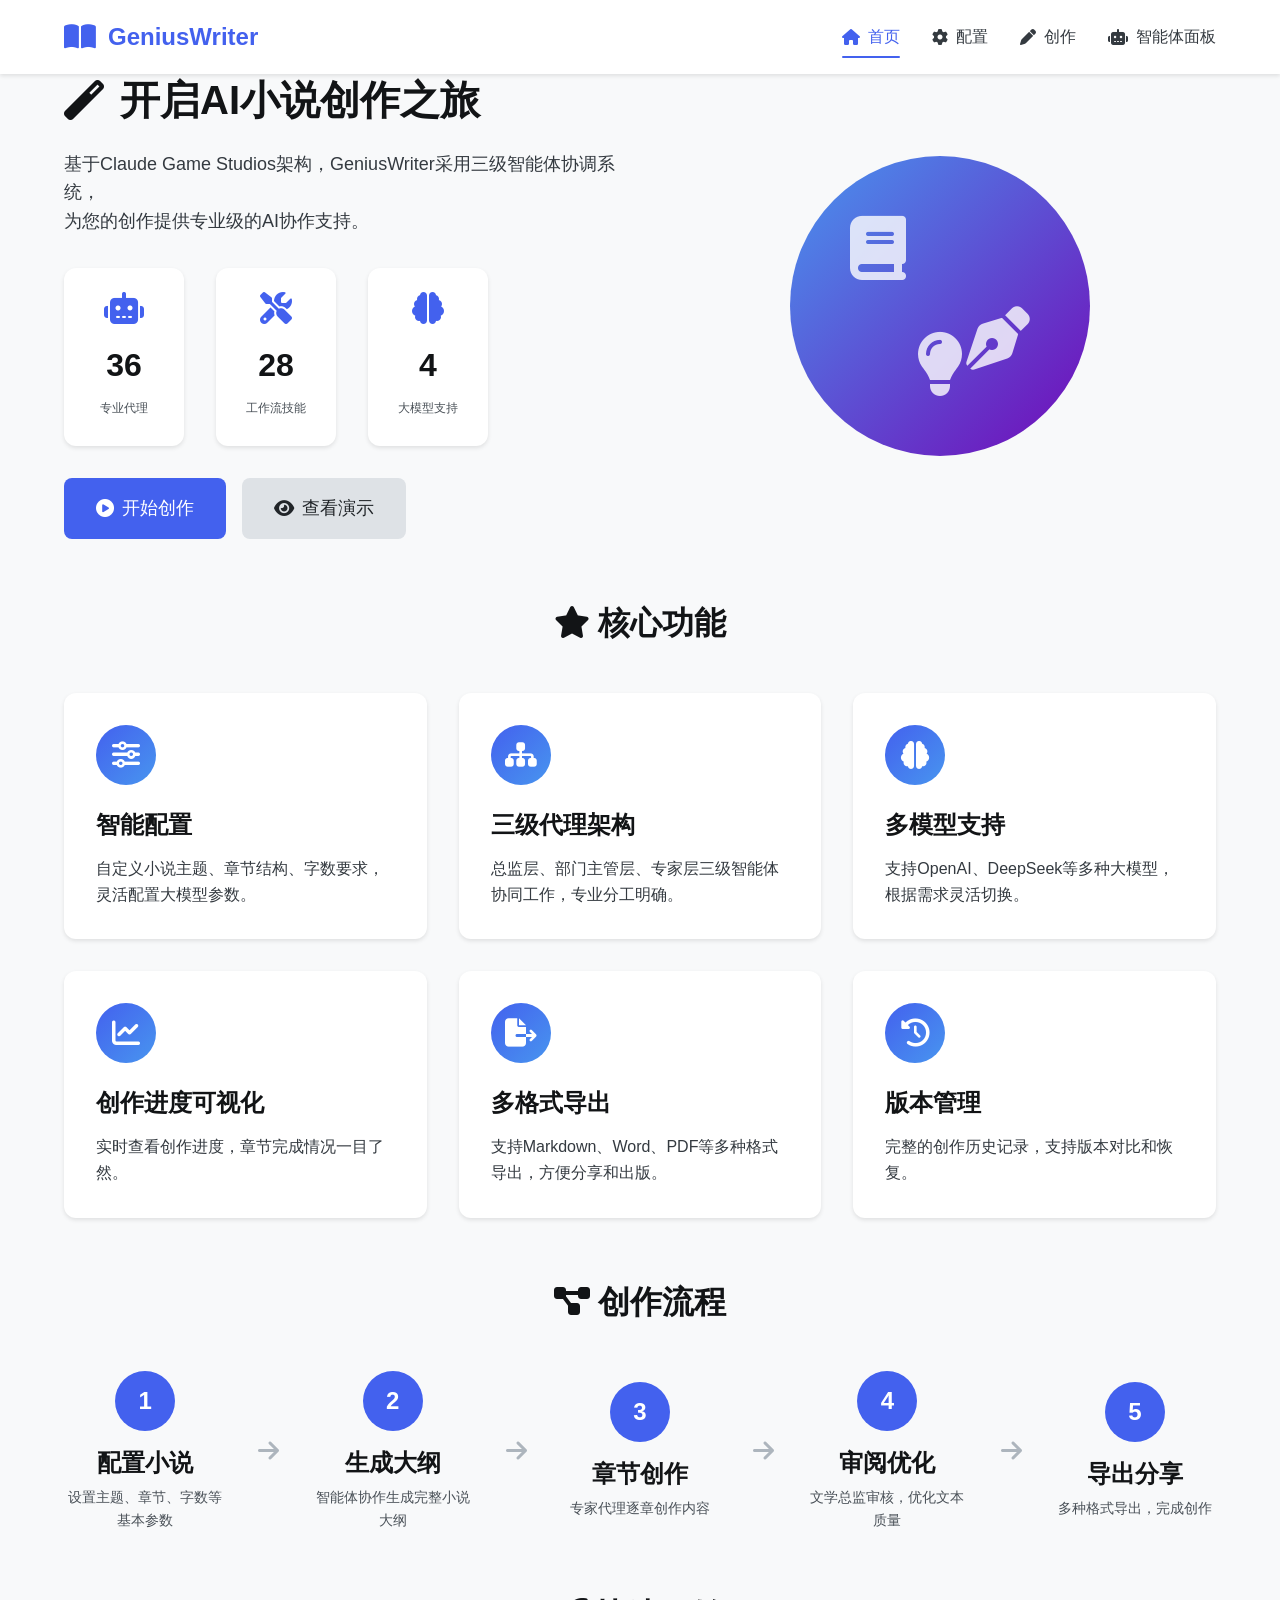
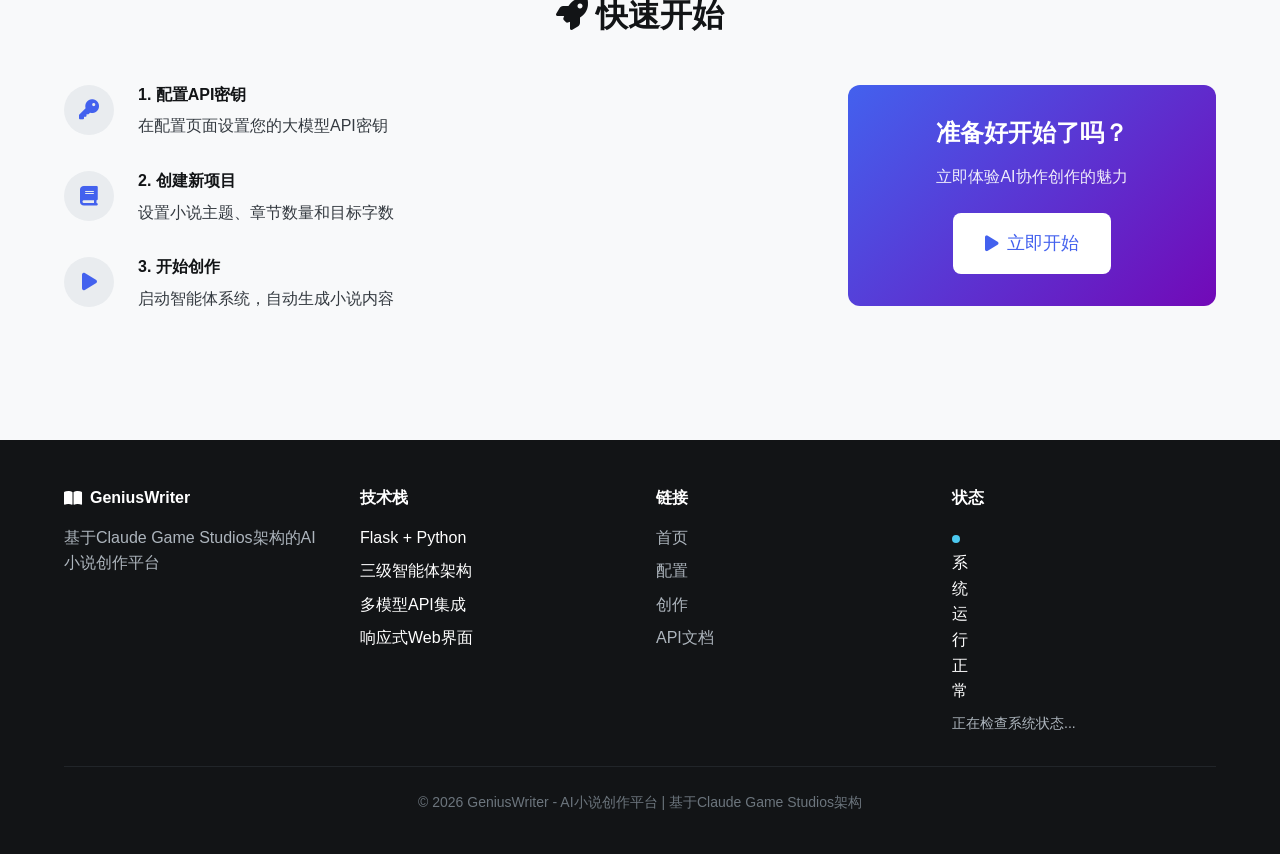
==== templates/index.html @ a7e3f140 "Initial commit: GeniusWriter AI小说创作系统 v1.0.0 Complete three-tier agent architecture with 15 agents D" ====
<!DOCTYPE html>
<html lang="zh-CN">
<head>
    <meta charset="UTF-8">
    <meta name="viewport" content="width=device-width, initial-scale=1.0">
    <title>GeniusWriter - AI小说创作平台</title>
    <link rel="stylesheet" href="/static/css/style.css">
    <link rel="stylesheet" href="https://cdnjs.cloudflare.com/ajax/libs/font-awesome/6.4.0/css/all.min.css">
</head>
<body>
    <!-- 导航栏 -->
    <nav class="navbar">
        <div class="container">
            <a href="/" class="logo">
                <i class="fas fa-book-open"></i>
                <span>GeniusWriter</span>
            </a>
            <div class="nav-links">
                <a href="/" class="active"><i class="fas fa-home"></i> 首页</a>
                <a href="/config"><i class="fas fa-cog"></i> 配置</a>
                <a href="/writing"><i class="fas fa-pen"></i> 创作</a>
                <a href="#" id="agent-toggle"><i class="fas fa-robot"></i> 智能体面板</a>
            </div>
        </div>
    </nav>

    <!-- 智能体面板（默认隐藏） -->
    <div id="agent-panel" class="agent-panel hidden">
        <div class="panel-header">
            <h3><i class="fas fa-users"></i> 智能体协调系统</h3>
            <button id="close-panel" class="close-btn"><i class="fas fa-times"></i></button>
        </div>
        <div class="panel-content">
            <div class="agent-tier">
                <h4><i class="fas fa-crown"></i> 总监层 (Tier 1)</h4>
                <div class="agent-cards" id="tier1-agents">
                    <!-- 通过JS动态加载 -->
                </div>
            </div>
            <div class="agent-tier">
                <h4><i class="fas fa-user-tie"></i> 部门主管层 (Tier 2)</h4>
                <div class="agent-cards" id="tier2-agents">
                    <!-- 通过JS动态加载 -->
                </div>
            </div>
            <div class="agent-tier">
                <h4><i class="fas fa-user-graduate"></i> 专家层 (Tier 3)</h4>
                <div class="agent-cards" id="tier3-agents">
                    <!-- 通过JS动态加载 -->
                </div>
            </div>
        </div>
    </div>

    <!-- 主内容 -->
    <main class="container">
        <!-- 英雄区域 -->
        <section class="hero">
            <div class="hero-content">
                <h1><i class="fas fa-magic"></i> 开启AI小说创作之旅</h1>
                <p class="hero-description">
                    基于Claude Game Studios架构，GeniusWriter采用三级智能体协调系统，<br>
                    为您的创作提供专业级的AI协作支持。
                </p>
                <div class="hero-stats">
                    <div class="stat-card">
                        <i class="fas fa-robot"></i>
                        <div class="stat-number" id="agent-count">36</div>
                        <div class="stat-label">专业代理</div>
                    </div>
                    <div class="stat-card">
                        <i class="fas fa-tools"></i>
                        <div class="stat-number" id="skill-count">28</div>
                        <div class="stat-label">工作流技能</div>
                    </div>
                    <div class="stat-card">
                        <i class="fas fa-brain"></i>
                        <div class="stat-number" id="model-count">4</div>
                        <div class="stat-label">大模型支持</div>
                    </div>
                </div>
                <div class="hero-actions">
                    <a href="/config" class="btn btn-primary btn-large">
                        <i class="fas fa-play-circle"></i> 开始创作
                    </a>
                    <a href="#" id="demo-btn" class="btn btn-secondary btn-large">
                        <i class="fas fa-eye"></i> 查看演示
                    </a>
                </div>
            </div>
            <div class="hero-image">
                <div class="illustration">
                    <i class="fas fa-book"></i>
                    <i class="fas fa-pen-nib"></i>
                    <i class="fas fa-lightbulb"></i>
                </div>
            </div>
        </section>

        <!-- 功能介绍 -->
        <section class="features">
            <h2><i class="fas fa-star"></i> 核心功能</h2>
            <div class="feature-grid">
                <div class="feature-card">
                    <div class="feature-icon">
                        <i class="fas fa-sliders-h"></i>
                    </div>
                    <h3>智能配置</h3>
                    <p>自定义小说主题、章节结构、字数要求，灵活配置大模型参数。</p>
                </div>
                <div class="feature-card">
                    <div class="feature-icon">
                        <i class="fas fa-sitemap"></i>
                    </div>
                    <h3>三级代理架构</h3>
                    <p>总监层、部门主管层、专家层三级智能体协同工作，专业分工明确。</p>
                </div>
                <div class="feature-card">
                    <div class="feature-icon">
                        <i class="fas fa-brain"></i>
                    </div>
                    <h3>多模型支持</h3>
                    <p>支持OpenAI、DeepSeek等多种大模型，根据需求灵活切换。</p>
                </div>
                <div class="feature-card">
                    <div class="feature-icon">
                        <i class="fas fa-chart-line"></i>
                    </div>
                    <h3>创作进度可视化</h3>
                    <p>实时查看创作进度，章节完成情况一目了然。</p>
                </div>
                <div class="feature-card">
                    <div class="feature-icon">
                        <i class="fas fa-file-export"></i>
                    </div>
                    <h3>多格式导出</h3>
                    <p>支持Markdown、Word、PDF等多种格式导出，方便分享和出版。</p>
                </div>
                <div class="feature-card">
                    <div class="feature-icon">
                        <i class="fas fa-history"></i>
                    </div>
                    <h3>版本管理</h3>
                    <p>完整的创作历史记录，支持版本对比和恢复。</p>
                </div>
            </div>
        </section>

        <!-- 创作流程 -->
        <section class="workflow">
            <h2><i class="fas fa-project-diagram"></i> 创作流程</h2>
            <div class="workflow-steps">
                <div class="step">
                    <div class="step-number">1</div>
                    <div class="step-content">
                        <h3>配置小说</h3>
                        <p>设置主题、章节、字数等基本参数</p>
                    </div>
                </div>
                <div class="step-arrow"><i class="fas fa-arrow-right"></i></div>
                <div class="step">
                    <div class="step-number">2</div>
                    <div class="step-content">
                        <h3>生成大纲</h3>
                        <p>智能体协作生成完整小说大纲</p>
                    </div>
                </div>
                <div class="step-arrow"><i class="fas fa-arrow-right"></i></div>
                <div class="step">
                    <div class="step-number">3</div>
                    <div class="step-content">
                        <h3>章节创作</h3>
                        <p>专家代理逐章创作内容</p>
                    </div>
                </div>
                <div class="step-arrow"><i class="fas fa-arrow-right"></i></div>
                <div class="step">
                    <div class="step-number">4</div>
                    <div class="step-content">
                        <h3>审阅优化</h3>
                        <p>文学总监审核，优化文本质量</p>
                    </div>
                </div>
                <div class="step-arrow"><i class="fas fa-arrow-right"></i></div>
                <div class="step">
                    <div class="step-number">5</div>
                    <div class="step-content">
                        <h3>导出分享</h3>
                        <p>多种格式导出，完成创作</p>
                    </div>
                </div>
            </div>
        </section>

        <!-- 快速开始 -->
        <section class="quick-start">
            <h2><i class="fas fa-rocket"></i> 快速开始</h2>
            <div class="quick-start-content">
                <div class="instructions">
                    <div class="instruction">
                        <div class="instruction-icon"><i class="fas fa-key"></i></div>
                        <div class="instruction-text">
                            <h4>1. 配置API密钥</h4>
                            <p>在配置页面设置您的大模型API密钥</p>
                        </div>
                    </div>
                    <div class="instruction">
                        <div class="instruction-icon"><i class="fas fa-book"></i></div>
                        <div class="instruction-text">
                            <h4>2. 创建新项目</h4>
                            <p>设置小说主题、章节数量和目标字数</p>
                        </div>
                    </div>
                    <div class="instruction">
                        <div class="instruction-icon"><i class="fas fa-play"></i></div>
                        <div class="instruction-text">
                            <h4>3. 开始创作</h4>
                            <p>启动智能体系统，自动生成小说内容</p>
                        </div>
                    </div>
                </div>
                <div class="cta-box">
                    <h3>准备好开始了吗？</h3>
                    <p>立即体验AI协作创作的魅力</p>
                    <a href="/config" class="btn btn-primary btn-large">
                        <i class="fas fa-play"></i> 立即开始
                    </a>
                </div>
            </div>
        </section>
    </main>

    <!-- 页脚 -->
    <footer class="footer">
        <div class="container">
            <div class="footer-content">
                <div class="footer-section">
                    <h4><i class="fas fa-book-open"></i> GeniusWriter</h4>
                    <p>基于Claude Game Studios架构的AI小说创作平台</p>
                </div>
                <div class="footer-section">
                    <h4>技术栈</h4>
                    <ul>
                        <li>Flask + Python</li>
                        <li>三级智能体架构</li>
                        <li>多模型API集成</li>
                        <li>响应式Web界面</li>
                    </ul>
                </div>
                <div class="footer-section">
                    <h4>链接</h4>
                    <ul>
                        <li><a href="/">首页</a></li>
                        <li><a href="/config">配置</a></li>
                        <li><a href="/writing">创作</a></li>
                        <li><a href="#" id="api-docs">API文档</a></li>
                    </ul>
                </div>
                <div class="footer-section">
                    <h4>状态</h4>
                    <div class="status-indicator">
                        <span class="status-dot active"></span>
                        <span>系统运行正常</span>
                    </div>
                    <div id="system-status" class="status-text">
                        正在检查系统状态...
                    </div>
                </div>
            </div>
            <div class="footer-bottom">
                <p>&copy; 2026 GeniusWriter - AI小说创作平台 | 基于Claude Game Studios架构</p>
            </div>
        </div>
    </footer>

    <!-- JavaScript -->
    <script src="/static/js/app.js"></script>
</body>
</html>
---- static/css/style.css ----
/* GeniusWriter 主样式表 */
/* 基于Claude Game Studios风格的现代化设计 */

:root {
    /* 主色调 */
    --primary-color: #4361ee;
    --primary-dark: #3a56d4;
    --primary-light: #4895ef;
    --secondary-color: #7209b7;
    --accent-color: #f72585;
    
    /* 中性色 */
    --gray-50: #f8f9fa;
    --gray-100: #e9ecef;
    --gray-200: #dee2e6;
    --gray-300: #ced4da;
    --gray-400: #adb5bd;
    --gray-500: #6c757d;
    --gray-600: #495057;
    --gray-700: #343a40;
    --gray-800: #212529;
    --gray-900: #121416;
    
    /* 功能色 */
    --success-color: #4cc9f0;
    --warning-color: #f8961e;
    --danger-color: #f94144;
    --info-color: #4361ee;
    
    /* 字体 */
    --font-family: 'Segoe UI', 'SF Pro Display', -apple-system, BlinkMacSystemFont, sans-serif;
    --font-family-mono: 'SF Mono', 'Cascadia Code', 'Consolas', monospace;
    
    /* 布局 */
    --container-width: 1200px;
    --border-radius: 12px;
    --border-radius-sm: 8px;
    --shadow-sm: 0 2px 4px rgba(0,0,0,0.1);
    --shadow-md: 0 4px 12px rgba(0,0,0,0.15);
    --shadow-lg: 0 8px 24px rgba(0,0,0,0.2);
    
    /* 过渡 */
    --transition-fast: 150ms ease;
    --transition-normal: 250ms ease;
    --transition-slow: 350ms ease;
}

/* 重置和基础样式 */
* {
    margin: 0;
    padding: 0;
    box-sizing: border-box;
}

html {
    font-size: 16px;
    scroll-behavior: smooth;
}

body {
    font-family: var(--font-family);
    line-height: 1.6;
    color: var(--gray-800);
    background-color: var(--gray-50);
    min-height: 100vh;
    display: flex;
    flex-direction: column;
}

.container {
    max-width: var(--container-width);
    margin: 0 auto;
    padding: 0 1.5rem;
}

/* 排版 */
h1, h2, h3, h4, h5, h6 {
    font-weight: 600;
    line-height: 1.3;
    margin-bottom: 1rem;
    color: var(--gray-900);
}

h1 {
    font-size: 2.5rem;
    margin-bottom: 1.5rem;
}

h2 {
    font-size: 2rem;
    margin-bottom: 1.25rem;
}

h3 {
    font-size: 1.5rem;
    margin-bottom: 1rem;
}

p {
    margin-bottom: 1rem;
}

a {
    color: var(--primary-color);
    text-decoration: none;
    transition: color var(--transition-fast);
}

a:hover {
    color: var(--primary-dark);
}

/* 按钮 */
.btn {
    display: inline-flex;
    align-items: center;
    justify-content: center;
    gap: 0.5rem;
    padding: 0.75rem 1.5rem;
    border: none;
    border-radius: var(--border-radius-sm);
    font-family: var(--font-family);
    font-size: 1rem;
    font-weight: 500;
    cursor: pointer;
    transition: all var(--transition-normal);
    white-space: nowrap;
}

.btn:hover {
    transform: translateY(-2px);
    box-shadow: var(--shadow-md);
}

.btn:active {
    transform: translateY(0);
}

.btn-primary {
    background-color: var(--primary-color);
    color: white;
}

.btn-primary:hover {
    background-color: var(--primary-dark);
}

.btn-secondary {
    background-color: var(--gray-200);
    color: var(--gray-800);
}

.btn-secondary:hover {
    background-color: var(--gray-300);
}

.btn-success {
    background-color: var(--success-color);
    color: white;
}

.btn-warning {
    background-color: var(--warning-color);
    color: white;
}

.btn-danger {
    background-color: var(--danger-color);
    color: white;
}

.btn-large {
    padding: 1rem 2rem;
    font-size: 1.125rem;
}

.btn-small {
    padding: 0.5rem 1rem;
    font-size: 0.875rem;
}

.btn-icon {
    padding: 0.5rem;
    border-radius: 50%;
    background: none;
    border: none;
    cursor: pointer;
    color: var(--gray-600);
    transition: all var(--transition-fast);
}

.btn-icon:hover {
    background-color: var(--gray-100);
    color: var(--primary-color);
}

/* 导航栏 */
.navbar {
    background-color: white;
    box-shadow: var(--shadow-sm);
    position: sticky;
    top: 0;
    z-index: 1000;
}

.navbar .container {
    display: flex;
    align-items: center;
    justify-content: space-between;
    padding: 1rem 1.5rem;
}

.logo {
    display: flex;
    align-items: center;
    gap: 0.75rem;
    font-size: 1.5rem;
    font-weight: 700;
    color: var(--primary-color);
}

.logo i {
    font-size: 1.75rem;
}

.nav-links {
    display: flex;
    gap: 2rem;
    align-items: center;
}

.nav-links a {
    display: flex;
    align-items: center;
    gap: 0.5rem;
    color: var(--gray-700);
    padding: 0.5rem 0;
    position: relative;
}

.nav-links a:hover {
    color: var(--primary-color);
}

.nav-links a.active {
    color: var(--primary-color);
    font-weight: 500;
}

.nav-links a.active::after {
    content: '';
    position: absolute;
    bottom: 0;
    left: 0;
    right: 0;
    height: 2px;
    background-color: var(--primary-color);
    border-radius: 1px;
}

/* 智能体面板 */
.agent-panel {
    position: fixed;
    top: 0;
    right: 0;
    width: 400px;
    height: 100vh;
    background-color: white;
    box-shadow: var(--shadow-lg);
    z-index: 1001;
    display: flex;
    flex-direction: column;
    transform: translateX(100%);
    transition: transform var(--transition-normal);
}

.agent-panel:not(.hidden) {
    transform: translateX(0);
}

.panel-header {
    display: flex;
    align-items: center;
    justify-content: space-between;
    padding: 1.5rem;
    border-bottom: 1px solid var(--gray-200);
}

.panel-content {
    flex: 1;
    overflow-y: auto;
    padding: 1.5rem;
}

.agent-tier {
    margin-bottom: 2rem;
}

.agent-tier h4 {
    display: flex;
    align-items: center;
    gap: 0.5rem;
    margin-bottom: 1rem;
    color: var(--gray-700);
}

.agent-cards {
    display: grid;
    gap: 1rem;
}

.agent-card {
    background-color: var(--gray-50);
    border-radius: var(--border-radius-sm);
    padding: 1rem;
    border: 1px solid var(--gray-200);
    transition: all var(--transition-fast);
}

.agent-card:hover {
    border-color: var(--primary-color);
    box-shadow: var(--shadow-sm);
}

.agent-card h5 {
    display: flex;
    align-items: center;
    gap: 0.5rem;
    margin-bottom: 0.5rem;
    color: var(--gray-900);
}

.agent-card p {
    font-size: 0.875rem;
    color: var(--gray-600);
    margin-bottom: 0;
}

.close-btn {
    background: none;
    border: none;
    font-size: 1.25rem;
    cursor: pointer;
    color: var(--gray-600);
    padding: 0.25rem;
    border-radius: 50%;
}

.close-btn:hover {
    background-color: var(--gray-100);
    color: var(--gray-800);
}

/* 主要内容区域 */
main {
    flex: 1;
    padding: 2rem 0;
}

/* 英雄区域 */
.hero {
    display: grid;
    grid-template-columns: 1fr 1fr;
    gap: 3rem;
    align-items: center;
    margin-bottom: 4rem;
}

.hero-content h1 {
    display: flex;
    align-items: center;
    gap: 1rem;
    margin-bottom: 1.5rem;
}

.hero-description {
    font-size: 1.125rem;
    color: var(--gray-700);
    margin-bottom: 2rem;
}

.hero-stats {
    display: flex;
    gap: 2rem;
    margin-bottom: 2rem;
}

.stat-card {
    text-align: center;
    padding: 1.5rem;
    background-color: white;
    border-radius: var(--border-radius);
    box-shadow: var(--shadow-sm);
    min-width: 120px;
}

.stat-card i {
    font-size: 2rem;
    color: var(--primary-color);
    margin-bottom: 1rem;
}

.stat-number {
    font-size: 2rem;
    font-weight: 700;
    color: var(--gray-900);
    margin-bottom: 0.5rem;
}

.stat-label {
    font-size: 0.875rem;
    color: var(--gray-600);
}

.hero-actions {
    display: flex;
    gap: 1rem;
}

.hero-image {
    display: flex;
    justify-content: center;
    align-items: center;
}

.illustration {
    position: relative;
    width: 300px;
    height: 300px;
    background: linear-gradient(135deg, var(--primary-light), var(--secondary-color));
    border-radius: 50%;
    display: flex;
    justify-content: center;
    align-items: center;
}

.illustration i {
    position: absolute;
    font-size: 4rem;
    color: white;
    opacity: 0.8;
}

.illustration i:nth-child(1) {
    top: 20%;
    left: 20%;
}

.illustration i:nth-child(2) {
    top: 50%;
    right: 20%;
}

.illustration i:nth-child(3) {
    bottom: 20%;
    left: 50%;
    transform: translateX(-50%);
}

/* 功能区域 */
.features {
    margin-bottom: 4rem;
}

.features h2 {
    text-align: center;
    margin-bottom: 3rem;
}

.feature-grid {
    display: grid;
    grid-template-columns: repeat(auto-fit, minmax(300px, 1fr));
    gap: 2rem;
}

.feature-card {
    background-color: white;
    padding: 2rem;
    border-radius: var(--border-radius);
    box-shadow: var(--shadow-sm);
    transition: all var(--transition-normal);
}

.feature-card:hover {
    transform: translateY(-4px);
    box-shadow: var(--shadow-md);
}

.feature-icon {
    width: 60px;
    height: 60px;
    background: linear-gradient(135deg, var(--primary-color), var(--primary-light));
    border-radius: 50%;
    display: flex;
    align-items: center;
    justify-content: center;
    margin-bottom: 1.5rem;
}

.feature-icon i {
    font-size: 1.75rem;
    color: white;
}

.feature-card h3 {
    margin-bottom: 1rem;
    color: var(--gray-900);
}

.feature-card p {
    color: var(--gray-700);
    margin-bottom: 0;
}

/* 工作流程 */
.workflow {
    margin-bottom: 4rem;
}

.workflow h2 {
    text-align: center;
    margin-bottom: 3rem;
}

.workflow-steps {
    display: flex;
    align-items: center;
    justify-content: center;
    gap: 2rem;
    flex-wrap: wrap;
}

.step {
    display: flex;
    flex-direction: column;
    align-items: center;
    text-align: center;
    flex: 1;
    min-width: 150px;
}

.step-number {
    width: 60px;
    height: 60px;
    background-color: var(--primary-color);
    color: white;
    border-radius: 50%;
    display: flex;
    align-items: center;
    justify-content: center;
    font-size: 1.5rem;
    font-weight: 700;
    margin-bottom: 1rem;
}

.step-content h3 {
    margin-bottom: 0.5rem;
    color: var(--gray-900);
}

.step-content p {
    color: var(--gray-600);
    font-size: 0.875rem;
    margin-bottom: 0;
}

.step-arrow {
    color: var(--gray-400);
    font-size: 1.5rem;
}

/* 快速开始 */
.quick-start {
    margin-bottom: 4rem;
}

.quick-start h2 {
    text-align: center;
    margin-bottom: 3rem;
}

.quick-start-content {
    display: grid;
    grid-template-columns: 2fr 1fr;
    gap: 3rem;
    align-items: start;
}

.instructions {
    display: flex;
    flex-direction: column;
    gap: 2rem;
}

.instruction {
    display: flex;
    gap: 1.5rem;
    align-items: flex-start;
}

.instruction-icon {
    width: 50px;
    height: 50px;
    background-color: var(--gray-100);
    border-radius: 50%;
    display: flex;
    align-items: center;
    justify-content: center;
    flex-shrink: 0;
}

.instruction-icon i {
    font-size: 1.25rem;
    color: var(--primary-color);
}

.instruction-text h4 {
    margin-bottom: 0.5rem;
    color: var(--gray-900);
}

.instruction-text p {
    color: var(--gray-700);
    margin-bottom: 0;
}

.cta-box {
    background: linear-gradient(135deg, var(--primary-color), var(--secondary-color));
    padding: 2rem;
    border-radius: var(--border-radius);
    color: white;
    text-align: center;
}

.cta-box h3 {
    color: white;
    margin-bottom: 1rem;
}

.cta-box p {
    margin-bottom: 1.5rem;
    opacity: 0.9;
}

.cta-box .btn {
    background-color: white;
    color: var(--primary-color);
}

.cta-box .btn:hover {
    background-color: var(--gray-100);
}

/* 配置页面 */
.config-container {
    padding: 2rem 0;
}

.config-header {
    margin-bottom: 2rem;
    text-align: center;
}

.config-header .subtitle {
    color: var(--gray-600);
    font-size: 1.125rem;
}

.config-grid {
    display: grid;
    grid-template-columns: 1fr 1fr;
    gap: 2rem;
    margin-bottom: 3rem;
}

.config-section {
    background-color: white;
    border-radius: var(--border-radius);
    box-shadow: var(--shadow-sm);
    overflow: hidden;
}

.section-header {
    display: flex;
    align-items: center;
    justify-content: space-between;
    padding: 1.5rem;
    background-color: var(--gray-50);
    border-bottom: 1px solid var(--gray-200);
}

.section-actions {
    display: flex;
    gap: 0.5rem;
}

.config-form {
    padding: 1.5rem;
}

.form-group {
    margin-bottom: 1.5rem;
}

.form-group label {
    display: block;
    margin-bottom: 0.5rem;
    font-weight: 500;
    color: var(--gray-800);
    display: flex;
    align-items: center;
    gap: 0.5rem;
}

.form-group input,
.form-group select,
.form-group textarea {
    width: 100%;
    padding: 0.75rem 1rem;
    border: 1px solid var(--gray-300);
    border-radius: var(--border-radius-sm);
    font-family: var(--font-family);
    font-size: 1rem;
    transition: all var(--transition-fast);
}

.form-group input:focus,
.form-group select:focus,
.form-group textarea:focus {
    outline: none;
    border-color: var(--primary-color);
    box-shadow: 0 0 0 3px rgba(67, 97, 238, 0.1);
}

.form-help {
    display: block;
    margin-top: 0.5rem;
    font-size: 0.875rem;
    color: var(--gray-600);
}

.form-row {
    display: flex;
    gap: 1rem;
    margin-bottom: 1rem;
}

.form-col {
    flex: 1;
}

.input-with-unit {
    position: relative;
}

.input-with-unit input {
    padding-right: 3rem;
}

.input-with-unit .unit {
    position: absolute;
    right: 1rem;
    top: 50%;
    transform: translateY(-50%);
    color: var(--gray-600);
}

.readonly-field {
    padding: 0.75rem 1rem;
    background-color: var(--gray-100);
    border: 1px solid var(--gray-300);
    border-radius: var(--border-radius-sm);
    color: var(--gray-800);
}

.preview-section {
    margin-top: 2rem;
    padding-top: 1.5rem;
    border-top: 1px solid var(--gray-200);
}

.preview-card {
    background-color: var(--gray-50);
    padding: 1rem;
    border-radius: var(--border-radius-sm);
    border: 1px solid var(--gray-200);
}

.preview-content div {
    margin-bottom: 0.5rem;
}

.preview-content strong {
    display: inline-block;
    min-width: 80px;
    color: var(--gray-700);
}

.model-selection {
    display: flex;
    gap: 1rem;
    margin-bottom: 1rem;
}

.model-option {
    flex: 1;
    padding: 1rem;
    background-color: var(--gray-100);
    border: 2px solid var(--gray-200);
    border-radius: var(--border-radius-sm);
    text-align: center;
    cursor: pointer;
    transition: all var(--transition-fast);
}

.model-option:hover {
    border-color: var(--primary-light);
}

.model-option.selected {
    border-color: var(--primary-color);
    background-color: rgba(67, 97, 238, 0.1);
}

.model-option i {
    font-size: 1.5rem;
    margin-bottom: 0.5rem;
    color: var(--gray-700);
}

.model-option.selected i {
    color: var(--primary-color);
}

.param-slider {
    margin-bottom: 1.5rem;
}

.slider-container {
    display: flex;
    align-items: center;
    gap: 1rem;
    margin-bottom: 0.5rem;
}

.slider-container input[type="range"] {
    flex: 1;
    height: 6px;
    -webkit-appearance: none;
    background: var(--gray-300);
    border-radius: 3px;
    outline: none;
}

.slider-container input[type="range"]::-webkit-slider-thumb {
    -webkit-appearance: none;
    width: 20px;
    height: 20px;
    background-color: var(--primary-color);
    border-radius: 50%;
    cursor: pointer;
}

.slider-value {
    min-width: 80px;
    text-align: right;
    font-weight: 500;
    color: var(--gray-800);
}

.api-keys {
    display: flex;
    flex-direction: column;
    gap: 1rem;
}

.api-key-item {
    margin-bottom: 1rem;
}

.input-with-action {
    position: relative;
    display: flex;
    align-items: center;
}

.input-with-action input {
    flex: 1;
    padding-right: 3rem;
}

.input-with-action button {
    position: absolute;
    right: 0.5rem;
    background: none;
    border: none;
    color: var(--gray-600);
    cursor: pointer;
    padding: 0.25rem;
}

.api-key-status {
    display: flex;
    align-items: center;
    gap: 0.5rem;
    margin-top: 0.5rem;
    font-size: 0.875rem;
}

.status-indicator {
    width: 10px;
    height: 10px;
    border-radius: 50%;
    display: inline-block;
}

.status-indicator.unknown {
    background-color: var(--gray-400);
}

.status-indicator.success {
    background-color: var(--success-color);
}

.status-indicator.error {
    background-color: var(--danger-color);
}

.agent-config {
    display: flex;
    flex-direction: column;
    gap: 1.5rem;
}

.agent-tier-config h4 {
    display: flex;
    align-items: center;
    gap: 0.5rem;
    margin-bottom: 0.5rem;
    font-size: 1rem;
}

.action-buttons {
    display: flex;
    gap: 1rem;
    margin: 2rem 0;
}

.config-status {
    background-color: var(--gray-50);
    padding: 1.5rem;
    border-radius: var(--border-radius-sm);
    border: 1px solid var(--gray-200);
}

.status-list {
    display: flex;
    flex-direction: column;
    gap: 0.75rem;
}

.status-item {
    display: flex;
    align-items: center;
    gap: 0.75rem;
}

.config-help {
    background-color: white;
    padding: 2rem;
    border-radius: var(--border-radius);
    box-shadow: var(--shadow-sm);
}

.help-content {
    display: grid;
    grid-template-columns: repeat(auto-fit, minmax(300px, 1fr));
    gap: 2rem;
    margin-top: 1.5rem;
}

.help-item ul {
    padding-left: 1.5rem;
    margin-top: 0.5rem;
}

.help-item li {
    margin-bottom: 0.5rem;
    color: var(--gray-700);
}

/* 创作页面 */
.writing-container {
    padding: 2rem 0;
}

.writing-controls {
    background-color: white;
    border-radius: var(--border-radius);
    box-shadow: var(--shadow-sm);
    margin-bottom: 2rem;
    overflow: hidden;
}

.controls-header {
    display: flex;
    align-items: center;
    justify-content: space-between;
    padding: 1.5rem;
    background-color: var(--gray-50);
    border-bottom: 1px solid var(--gray-200);
}

.controls-actions {
    display: flex;
    gap: 0.5rem;
}

.creation-status {
    padding: 1.5rem;
}

.status-overview {
    display: grid;
    grid-template-columns: repeat(auto-fit, minmax(200px, 1fr));
    gap: 1rem;
    margin-bottom: 1rem;
}

.status-item {
    display: flex;
    flex-direction: column;
}

.status-label {
    font-size: 0.875rem;
    color: var(--gray-600);
    margin-bottom: 0.25rem;
}

.status-value {
    font-weight: 500;
    color: var(--gray-900);
}

.progress-bar-container {
    margin-top: 1rem;
}

.progress-bar {
    height: 10px;
    background-color: var(--gray-200);
    border-radius: 5px;
    overflow: hidden;
}

.progress-fill {
    height: 100%;
    background: linear-gradient(90deg, var(--primary-color), var(--primary-light));
    border-radius: 5px;
    transition: width var(--transition-slow);
}

.writing-grid {
    display: grid;
    grid-template-columns: 2fr 1fr;
    gap: 2rem;
}

.writing-section {
    background-color: white;
    border-radius: var(--border-radius);
    box-shadow: var(--shadow-sm);
    margin-bottom: 1.5rem;
    overflow: hidden;
}

.writing-section .section-header {
    display: flex;
    align-items: center;
    justify-content: space-between;
    padding: 1.25rem;
    background-color: var(--gray-50);
    border-bottom: 1px solid var(--gray-200);
}

.chapter-controls {
    display: flex;
    align-items: center;
    gap: 1rem;
}

.chapter-info {
    font-weight: 500;
    color: var(--gray-800);
}

.outline-content {
    padding: 1.25rem;
    min-height: 200px;
}

.loading-placeholder {
    display: flex;
    flex-direction: column;
    align-items: center;
    justify-content: center;
    height: 150px;
    color: var(--gray-500);
}

.loading-placeholder i {
    font-size: 2rem;
    margin-bottom: 1rem;
    animation: spin 1s linear infinite;
}

@keyframes spin {
    0% { transform: rotate(0deg); }
    100% { transform: rotate(360deg); }
}

.chapter-editor {
    display: flex;
    flex-direction: column;
    height: 400px;
}

.editor-toolbar {
    display: flex;
    gap: 0.5rem;
    padding: 0.75rem;
    background-color: var(--gray-50);
    border-bottom: 1px solid var(--gray-200);
}

.tool-btn {
    padding: 0.5rem 0.75rem;
    background: none;
    border: 1px solid var(--gray-300);
    border-radius: 4px;
    cursor: pointer;
    color: var(--gray-700);
    transition: all var(--transition-fast);
}

.tool-btn:hover {
    background-color: var(--gray-100);
    border-color: var(--gray-400);
}

#chapter-content {
    flex: 1;
    padding: 1rem;
    border: none;
    resize: none;
    font-family: var(--font-family);
    font-size: 1rem;
    line-height: 1.6;
    color: var(--gray-800);
}

#chapter-content:focus {
    outline: none;
}

.editor-stats {
    display: flex;
    justify-content: space-between;
    padding: 0.75rem;
    background-color: var(--gray-50);
    border-top: 1px solid var(--gray-200);
    font-size: 0.875rem;
    color: var(--gray-600);
}

.chapter-navigation {
    padding: 1.25rem;
}

.chapter-list {
    display: grid;
    grid-template-columns: repeat(auto-fill, minmax(120px, 1fr));
    gap: 0.75rem;
    margin-bottom: 1rem;
    max-height: 200px;
    overflow-y: auto;
}

.chapter-item {
    padding: 0.75rem;
    background-color: var(--gray-50);
    border: 1px solid var(--gray-200);
    border-radius: var(--border-radius-sm);
    text-align: center;
    cursor: pointer;
    transition: all var(--transition-fast);
}

.chapter-item:hover {
    border-color: var(--primary-color);
    background-color: rgba(67, 97, 238, 0.05);
}

.chapter-item.active {
    background-color: var(--primary-color);
    color: white;
    border-color: var(--primary-color);
}

.navigation-controls {
    display: flex;
    gap: 0.5rem;
}

/* 侧边栏 */
.writing-sidebar {
    display: flex;
    flex-direction: column;
    gap: 1.5rem;
}

.sidebar-section {
    background-color: white;
    border-radius: var(--border-radius);
    box-shadow: var(--shadow-sm);
    overflow: hidden;
}

.sidebar-section .section-header {
    display: flex;
    align-items: center;
    justify-content: space-between;
    padding: 1rem;
    background-color: var(--gray-50);
    border-bottom: 1px solid var(--gray-200);
}

.sidebar-section .section-header h3 {
    margin-bottom: 0;
    font-size: 1rem;
    display: flex;
    align-items: center;
    gap: 0.5rem;
}

.agent-activity {
    padding: 1rem;
}

.activity-log {
    max-height: 200px;
    overflow-y: auto;
    margin-bottom: 1rem;
    font-family: var(--font-family-mono);
    font-size: 0.75rem;
}

.activity-item {
    display: flex;
    gap: 0.5rem;
    margin-bottom: 0.5rem;
    padding: 0.5rem;
    background-color: var(--gray-50);
    border-radius: 4px;
}

.activity-time {
    color: var(--gray-500);
    flex-shrink: 0;
}

.agent-status {
    display: flex;
    flex-direction: column;
    gap: 0.5rem;
}

.agent-status-item {
    display: flex;
    justify-content: space-between;
    align-items: center;
    padding: 0.5rem;
    background-color: var(--gray-50);
    border-radius: 4px;
}

.agent-name {
    font-size: 0.875rem;
}

.agent-state {
    font-size: 0.75rem;
    padding: 0.25rem 0.5rem;
    border-radius: 12px;
}

.agent-state.idle {
    background-color: var(--gray-200);
    color: var(--gray-700);
}

.agent-state.working {
    background-color: var(--warning-color);
    color: white;
}

.agent-state.done {
    background-color: var(--success-color);
    color: white;
}

.creation-stats {
    display: grid;
    grid-template-columns: repeat(2, 1fr);
    gap: 1rem;
    padding: 1rem;
}

.stat-item {
    text-align: center;
}

.stat-label {
    font-size: 0.75rem;
    color: var(--gray-600);
    margin-bottom: 0.25rem;
}

.stat-value {
    font-size: 1.5rem;
    font-weight: 700;
    color: var(--gray-900);
}

.stat-chart {
    padding: 1rem;
    border-top: 1px solid var(--gray-200);
}

.quality-control {
    padding: 1rem;
}

.quality-item {
    margin-bottom: 1rem;
}

.quality-label {
    display: block;
    margin-bottom: 0.5rem;
    font-size: 0.875rem;
    color: var(--gray-700);
}

.quality-score {
    display: flex;
    align-items: center;
    gap: 1rem;
}

.score-bar {
    flex: 1;
    height: 8px;
    background-color: var(--gray-200);
    border-radius: 4px;
    overflow: hidden;
}

.score-fill {
    height: 100%;
    background: linear-gradient(90deg, var(--success-color), var(--primary-color));
    border-radius: 4px;
    transition: width var(--transition-slow);
}

.score-value {
    font-size: 0.875rem;
    font-weight: 500;
    min-width: 40px;
    text-align: right;
}

.quick-actions {
    display: grid;
    grid-template-columns: repeat(2, 1fr);
    gap: 0.5rem;
    padding: 1rem;
}

.quick-action-btn {
    display: flex;
    flex-direction: column;
    align-items: center;
    gap: 0.5rem;
    padding: 1rem 0.5rem;
    background-color: var(--gray-50);
    border: 1px solid var(--gray-200);
    border-radius: var(--border-radius-sm);
    cursor: pointer;
    transition: all var(--transition-fast);
}

.quick-action-btn:hover {
    border-color: var(--primary-color);
    background-color: rgba(67, 97, 238, 0.05);
}

.quick-action-btn i {
    font-size: 1.25rem;
    color: var(--primary-color);
}

.quick-action-btn span {
    font-size: 0.75rem;
    color: var(--gray-700);
}

.system-messages {
    max-height: 200px;
    overflow-y: auto;
    padding: 1rem;
}

.message-item {
    display: flex;
    gap: 0.75rem;
    padding: 0.75rem;
    margin-bottom: 0.5rem;
    background-color: var(--gray-50);
    border-radius: var(--border-radius-sm);
}

.message-item.info {
    border-left: 3px solid var(--info-color);
}

.message-item.tip {
    border-left: 3px solid var(--warning-color);
}

.message-item.error {
    border-left: 3px solid var(--danger-color);
}

.message-item i {
    color: var(--gray-600);
    flex-shrink: 0;
}

.message-content {
    font-size: 0.875rem;
    color: var(--gray-700);
}

/* 模态框 */
.modal {
    position: fixed;
    top: 0;
    left: 0;
    right: 0;
    bottom: 0;
    background-color: rgba(0, 0, 0, 0.5);
    display: flex;
    align-items: center;
    justify-content: center;
    z-index: 2000;
    opacity: 0;
    visibility: hidden;
    transition: all var(--transition-normal);
}

.modal:not(.hidden) {
    opacity: 1;
    visibility: visible;
}

.modal-content {
    background-color: white;
    border-radius: var(--border-radius);
    box-shadow: var(--shadow-lg);
    max-width: 500px;
    width: 90%;
    max-height: 90vh;
    display: flex;
    flex-direction: column;
    transform: translateY(20px);
    transition: transform var(--transition-normal);
}

.modal:not(.hidden) .modal-content {
    transform: translateY(0);
}

.modal-header {
    display: flex;
    align-items: center;
    justify-content: space-between;
    padding: 1.5rem;
    border-bottom: 1px solid var(--gray-200);
}

.modal-body {
    flex: 1;
    padding: 1.5rem;
    overflow-y: auto;
}

.modal-footer {
    display: flex;
    justify-content: flex-end;
    gap: 0.5rem;
    padding: 1.5rem;
    border-top: 1px solid var(--gray-200);
}

.close-modal {
    background: none;
    border: none;
    font-size: 1.25rem;
    cursor: pointer;
    color: var(--gray-600);
    padding: 0.25rem;
    border-radius: 50%;
}

.close-modal:hover {
    background-color: var(--gray-100);
    color: var(--gray-800);
}

.export-options {
    display: flex;
    flex-direction: column;
    gap: 0.75rem;
    margin-bottom: 1.5rem;
}

.export-option {
    display: flex;
    align-items: center;
}

.export-option input {
    display: none;
}

.export-option label {
    display: flex;
    align-items: center;
    gap: 1rem;
    padding: 1rem;
    background-color: var(--gray-50);
    border: 2px solid var(--gray-200);
    border-radius: var(--border-radius-sm);
    cursor: pointer;
    flex: 1;
    transition: all var(--transition-fast);
}

.export-option input:checked + label {
    border-color: var(--primary-color);
    background-color: rgba(67, 97, 238, 0.1);
}

.export-option i {
    font-size: 1.5rem;
    color: var(--gray-700);
}

.export-option input:checked + label i {
    color: var(--primary-color);
}

.export-option strong {
    display: block;
    margin-bottom: 0.25rem;
}

.export-option small {
    font-size: 0.75rem;
    color: var(--gray-600);
}

.export-settings {
    margin-top: 1.5rem;
}

.checkbox-group {
    display: flex;
    flex-direction: column;
    gap: 0.5rem;
}

.checkbox-group label {
    display: flex;
    align-items: center;
    gap: 0.5rem;
    cursor: pointer;
}

/* 页脚 */
.footer {
    background-color: var(--gray-900);
    color: white;
    padding: 3rem 0 1.5rem;
    margin-top: 4rem;
}

.footer-content {
    display: grid;
    grid-template-columns: repeat(auto-fit, minmax(200px, 1fr));
    gap: 2rem;
    margin-bottom: 2rem;
}

.footer-section h4 {
    color: white;
    margin-bottom: 1rem;
    display: flex;
    align-items: center;
    gap: 0.5rem;
}

.footer-section p {
    color: var(--gray-400);
    margin-bottom: 0;
}

.footer-section ul {
    list-style: none;
}

.footer-section li {
    margin-bottom: 0.5rem;
}

.footer-section a {
    color: var(--gray-400);
}

.footer-section a:hover {
    color: white;
}

.status-dot {
    width: 8px;
    height: 8px;
    border-radius: 50%;
    display: inline-block;
    margin-right: 0.5rem;
}

.status-dot.active {
    background-color: var(--success-color);
}

.status-dot.inactive {
    background-color: var(--danger-color);
}

.status-text {
    font-size: 0.875rem;
    color: var(--gray-400);
    margin-top: 0.5rem;
}

.footer-bottom {
    text-align: center;
    padding-top: 1.5rem;
    border-top: 1px solid var(--gray-800);
    color: var(--gray-500);
    font-size: 0.875rem;
}

/* 实用类 */
.hidden {
    display: none !important;
}

/* 响应式设计 */
@media (max-width: 1024px) {
    .hero {
        grid-template-columns: 1fr;
        gap: 2rem;
    }
    
    .hero-image {
        order: -1;
    }
    
    .config-grid {
        grid-template-columns: 1fr;
    }
    
    .writing-grid {
        grid-template-columns: 1fr;
    }
}

@media (max-width: 768px) {
    .container {
        padding: 0 1rem;
    }
    
    h1 {
        font-size: 2rem;
    }
    
    h2 {
        font-size: 1.75rem;
    }
    
    .navbar .container {
        flex-direction: column;
        gap: 1rem;
    }
    
    .nav-links {
        flex-wrap: wrap;
        justify-content: center;
        gap: 1rem;
    }
    
    .hero-stats {
        flex-wrap: wrap;
        justify-content: center;
    }
    
    .feature-grid {
        grid-template-columns: 1fr;
    }
    
    .workflow-steps {
        flex-direction: column;
        align-items: stretch;
    }
    
    .step-arrow {
        transform: rotate(90deg);
    }
    
    .quick-start-content {
        grid-template-columns: 1fr;
    }
    
    .agent-panel {
        width: 100%;
    }
    
    .form-row {
        flex-direction: column;
        gap: 1rem;
    }
    
    .action-buttons {
        flex-direction: column;
    }
    
    .writing-controls .controls-header {
        flex-direction: column;
        gap: 1rem;
        align-items: stretch;
    }
    
    .controls-actions {
        justify-content: center;
    }
    
    .chapter-controls {
        flex-direction: column;
        gap: 0.5rem;
        align-items: stretch;
    }
    
    .quick-actions {
        grid-template-columns: repeat(3, 1fr);
    }
}

@media (max-width: 480px) {
    .quick-actions {
        grid-template-columns: repeat(2, 1fr);
    }
    
    .illustration {
        width: 250px;
        height: 250px;
    }
    
    .illustration i {
        font-size: 3rem;
    }
}
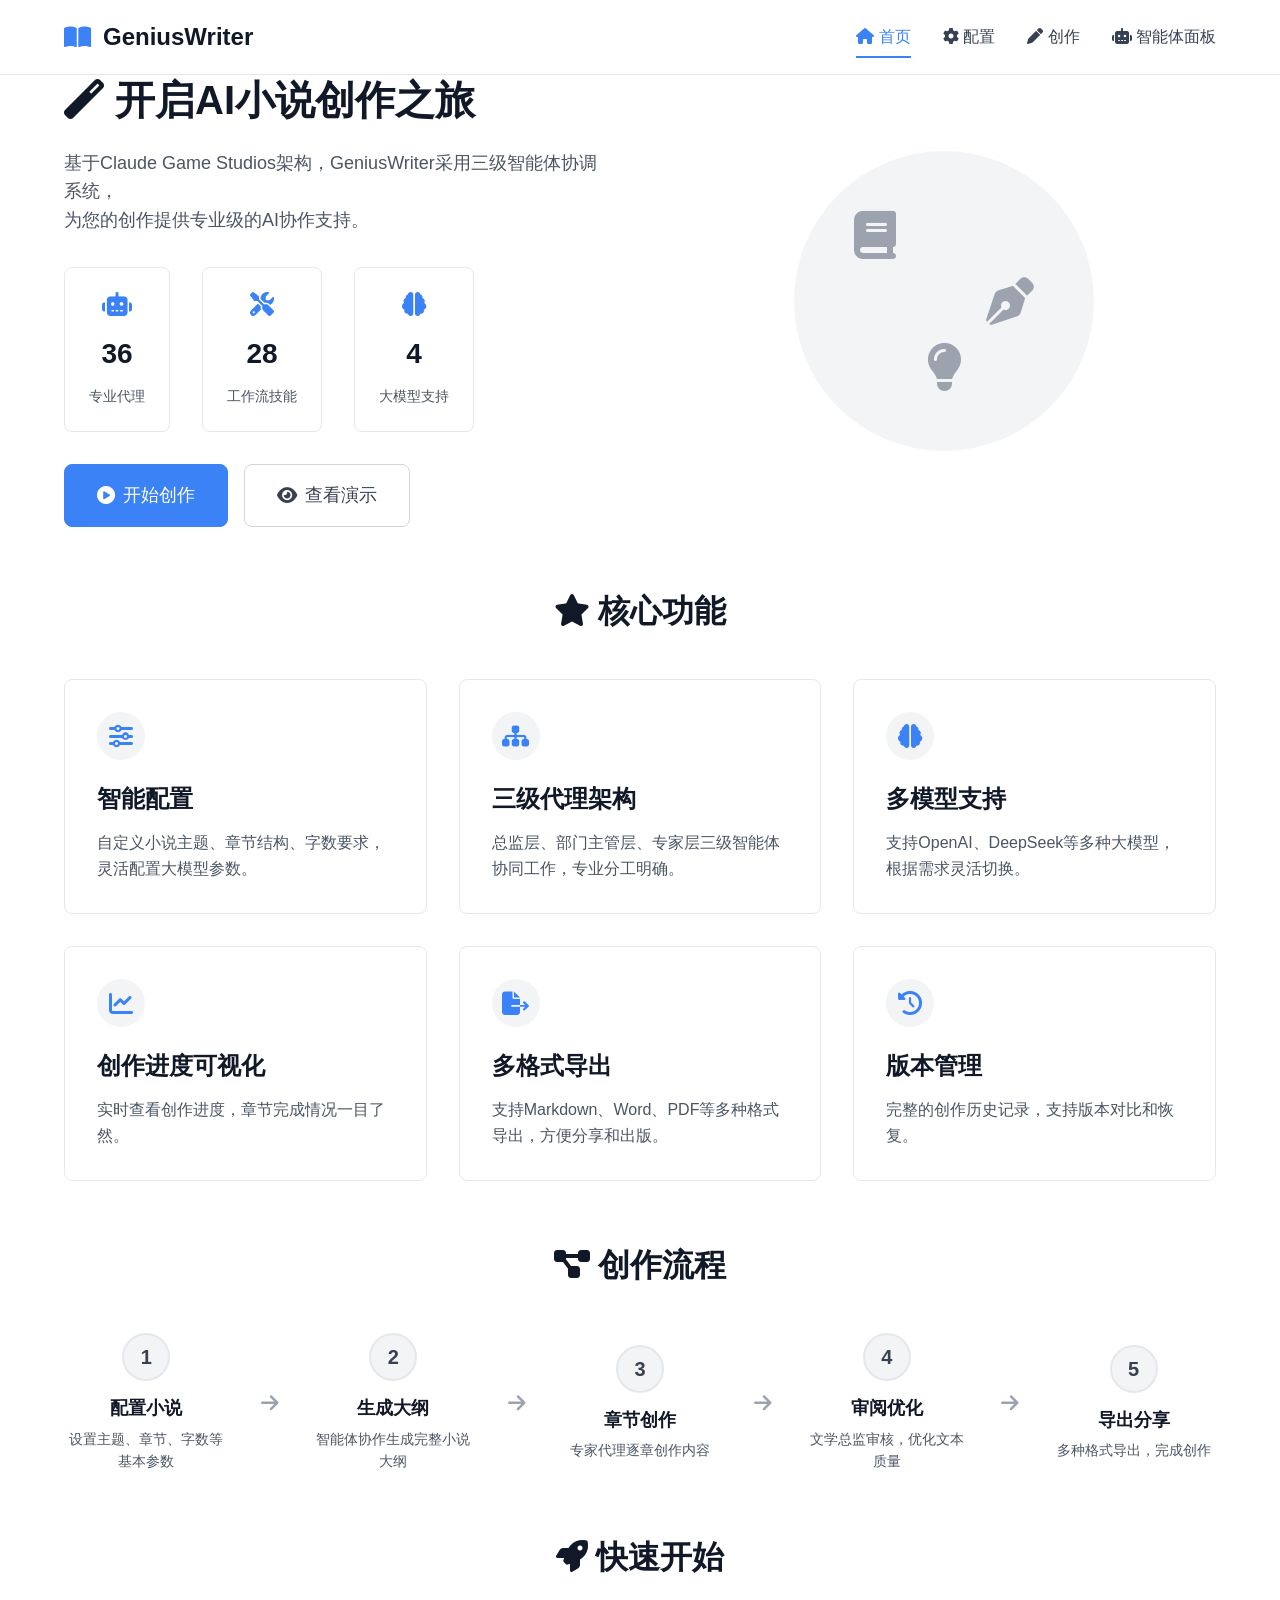
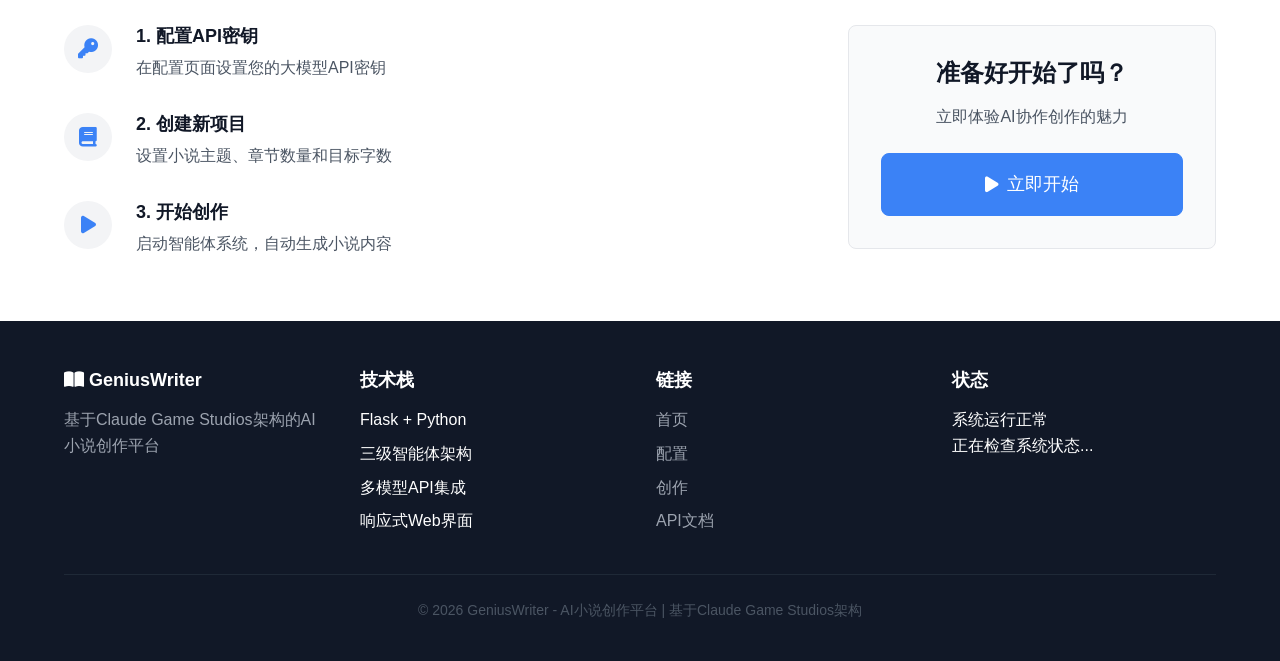
==== commit ce295bae: "feat: redesign UI with minimalist flat design - Create new minimalist CSS file (style-minimal.css) -" ====
--- a/templates/index.html
+++ b/templates/index.html
@@ -4,7 +4,7 @@
     <meta charset="UTF-8">
     <meta name="viewport" content="width=device-width, initial-scale=1.0">
     <title>GeniusWriter - AI小说创作平台</title>
-    <link rel="stylesheet" href="/static/css/style.css">
+    <link rel="stylesheet" href="/static/css/style-minimal.css">
     <link rel="stylesheet" href="https://cdnjs.cloudflare.com/ajax/libs/font-awesome/6.4.0/css/all.min.css">
 </head>
 <body>
--- a/static/css/style-minimal.css
+++ b/static/css/style-minimal.css
@@ -0,0 +1,897 @@
+/* GeniusWriter 简约扁平化设计 */
+/* 简洁大气，扁平化按钮 */
+
+:root {
+    /* 简约色调 */
+    --primary: #3b82f6;
+    --primary-dark: #2563eb;
+    --primary-light: #60a5fa;
+    --secondary: #6b7280;
+    --accent: #10b981;
+    
+    /* 中性色 - 更少的色调 */
+    --white: #ffffff;
+    --gray-50: #f9fafb;
+    --gray-100: #f3f4f6;
+    --gray-200: #e5e7eb;
+    --gray-300: #d1d5db;
+    --gray-400: #9ca3af;
+    --gray-500: #6b7280;
+    --gray-600: #4b5563;
+    --gray-700: #374151;
+    --gray-800: #1f2937;
+    --gray-900: #111827;
+    
+    /* 功能色 */
+    --success: #10b981;
+    --warning: #f59e0b;
+    --error: #ef4444;
+    --info: #3b82f6;
+    
+    /* 字体 */
+    --font-sans: -apple-system, BlinkMacSystemFont, 'Segoe UI', 'Roboto', sans-serif;
+    --font-mono: 'SF Mono', 'Consolas', 'Monaco', monospace;
+    
+    /* 布局 */
+    --container: 1200px;
+    --radius: 8px;
+    --radius-sm: 4px;
+    --radius-lg: 12px;
+    
+    /* 阴影 - 更少的阴影 */
+    --shadow: 0 1px 3px rgba(0, 0, 0, 0.1);
+    --shadow-md: 0 4px 6px rgba(0, 0, 0, 0.05);
+    --shadow-lg: 0 10px 25px rgba(0, 0, 0, 0.05);
+    
+    /* 过渡 */
+    --transition: 200ms ease;
+}
+
+/* 重置和基础 */
+* {
+    margin: 0;
+    padding: 0;
+    box-sizing: border-box;
+}
+
+html {
+    font-size: 16px;
+}
+
+body {
+    font-family: var(--font-sans);
+    line-height: 1.6;
+    color: var(--gray-800);
+    background-color: var(--white);
+    -webkit-font-smoothing: antialiased;
+    -moz-osx-font-smoothing: grayscale;
+}
+
+.container {
+    max-width: var(--container);
+    margin: 0 auto;
+    padding: 0 1.5rem;
+}
+
+/* 排版 */
+h1, h2, h3, h4, h5, h6 {
+    font-weight: 600;
+    line-height: 1.25;
+    margin-bottom: 1rem;
+    color: var(--gray-900);
+}
+
+h1 {
+    font-size: 2.5rem;
+    font-weight: 700;
+}
+
+h2 {
+    font-size: 2rem;
+}
+
+h3 {
+    font-size: 1.5rem;
+}
+
+h4 {
+    font-size: 1.25rem;
+}
+
+p {
+    margin-bottom: 1rem;
+    color: var(--gray-600);
+}
+
+a {
+    color: var(--primary);
+    text-decoration: none;
+    transition: color var(--transition);
+}
+
+a:hover {
+    color: var(--primary-dark);
+}
+
+/* 按钮 - 扁平化设计 */
+.btn {
+    display: inline-flex;
+    align-items: center;
+    justify-content: center;
+    gap: 0.5rem;
+    padding: 0.75rem 1.5rem;
+    border: none;
+    border-radius: var(--radius);
+    font-family: var(--font-sans);
+    font-size: 1rem;
+    font-weight: 500;
+    cursor: pointer;
+    transition: all var(--transition);
+    background-color: var(--gray-100);
+    color: var(--gray-800);
+    border: 1px solid transparent;
+}
+
+.btn:hover {
+    background-color: var(--gray-200);
+    transform: translateY(-1px);
+}
+
+.btn:active {
+    transform: translateY(0);
+}
+
+.btn-primary {
+    background-color: var(--primary);
+    color: var(--white);
+    border-color: var(--primary);
+}
+
+.btn-primary:hover {
+    background-color: var(--primary-dark);
+    border-color: var(--primary-dark);
+}
+
+.btn-secondary {
+    background-color: var(--white);
+    color: var(--gray-700);
+    border: 1px solid var(--gray-300);
+}
+
+.btn-secondary:hover {
+    background-color: var(--gray-50);
+    border-color: var(--gray-400);
+}
+
+.btn-success {
+    background-color: var(--success);
+    color: var(--white);
+    border-color: var(--success);
+}
+
+.btn-warning {
+    background-color: var(--warning);
+    color: var(--white);
+    border-color: var(--warning);
+}
+
+.btn-error {
+    background-color: var(--error);
+    color: var(--white);
+    border-color: var(--error);
+}
+
+.btn-large {
+    padding: 1rem 2rem;
+    font-size: 1.125rem;
+}
+
+.btn-small {
+    padding: 0.5rem 1rem;
+    font-size: 0.875rem;
+}
+
+.btn-icon {
+    width: 2.5rem;
+    height: 2.5rem;
+    padding: 0;
+    border-radius: 50%;
+    background-color: transparent;
+    color: var(--gray-600);
+}
+
+.btn-icon:hover {
+    background-color: var(--gray-100);
+    color: var(--gray-800);
+}
+
+/* 导航栏 - 简洁设计 */
+.navbar {
+    background-color: var(--white);
+    border-bottom: 1px solid var(--gray-200);
+    position: sticky;
+    top: 0;
+    z-index: 100;
+}
+
+.navbar .container {
+    display: flex;
+    align-items: center;
+    justify-content: space-between;
+    padding: 1rem 1.5rem;
+}
+
+.logo {
+    display: flex;
+    align-items: center;
+    gap: 0.75rem;
+    font-size: 1.5rem;
+    font-weight: 700;
+    color: var(--gray-900);
+}
+
+.logo i {
+    color: var(--primary);
+}
+
+.nav-links {
+    display: flex;
+    gap: 2rem;
+    align-items: center;
+}
+
+.nav-links a {
+    color: var(--gray-700);
+    padding: 0.5rem 0;
+    position: relative;
+    font-weight: 500;
+}
+
+.nav-links a:hover {
+    color: var(--primary);
+}
+
+.nav-links a.active {
+    color: var(--primary);
+}
+
+.nav-links a.active::after {
+    content: '';
+    position: absolute;
+    bottom: 0;
+    left: 0;
+    right: 0;
+    height: 2px;
+    background-color: var(--primary);
+}
+
+/* 智能体面板 */
+.agent-panel {
+    position: fixed;
+    top: 0;
+    right: 0;
+    width: 400px;
+    height: 100vh;
+    background-color: var(--white);
+    border-left: 1px solid var(--gray-200);
+    z-index: 101;
+    display: flex;
+    flex-direction: column;
+    transform: translateX(100%);
+    transition: transform var(--transition);
+}
+
+.agent-panel:not(.hidden) {
+    transform: translateX(0);
+}
+
+.panel-header {
+    display: flex;
+    align-items: center;
+    justify-content: space-between;
+    padding: 1.5rem;
+    border-bottom: 1px solid var(--gray-200);
+}
+
+.panel-content {
+    flex: 1;
+    overflow-y: auto;
+    padding: 1.5rem;
+}
+
+.agent-tier {
+    margin-bottom: 2rem;
+}
+
+.agent-tier h4 {
+    margin-bottom: 1rem;
+    color: var(--gray-700);
+    display: flex;
+    align-items: center;
+    gap: 0.5rem;
+}
+
+.agent-cards {
+    display: grid;
+    gap: 1rem;
+}
+
+.agent-card {
+    background-color: var(--gray-50);
+    border-radius: var(--radius);
+    padding: 1rem;
+    border: 1px solid var(--gray-200);
+}
+
+.agent-card h5 {
+    margin-bottom: 0.5rem;
+    color: var(--gray-900);
+    display: flex;
+    align-items: center;
+    gap: 0.5rem;
+}
+
+.agent-card p {
+    font-size: 0.875rem;
+    color: var(--gray-600);
+    margin-bottom: 0;
+}
+
+.close-btn {
+    background: none;
+    border: none;
+    font-size: 1.25rem;
+    cursor: pointer;
+    color: var(--gray-600);
+    padding: 0.25rem;
+    border-radius: 50%;
+    width: 2rem;
+    height: 2rem;
+    display: flex;
+    align-items: center;
+    justify-content: center;
+}
+
+.close-btn:hover {
+    background-color: var(--gray-100);
+    color: var(--gray-800);
+}
+
+/* 主要内容区域 */
+main {
+    padding: 3rem 0;
+}
+
+/* 英雄区域 - 简化 */
+.hero {
+    display: grid;
+    grid-template-columns: 1fr 1fr;
+    gap: 4rem;
+    align-items: center;
+    margin-bottom: 4rem;
+}
+
+.hero-content h1 {
+    margin-bottom: 1.5rem;
+}
+
+.hero-description {
+    font-size: 1.125rem;
+    color: var(--gray-600);
+    margin-bottom: 2rem;
+}
+
+.hero-stats {
+    display: flex;
+    gap: 2rem;
+    margin-bottom: 2rem;
+}
+
+.stat-card {
+    text-align: center;
+    padding: 1.5rem;
+    background-color: var(--white);
+    border: 1px solid var(--gray-200);
+    border-radius: var(--radius);
+}
+
+.stat-card i {
+    font-size: 1.5rem;
+    color: var(--primary);
+    margin-bottom: 1rem;
+}
+
+.stat-number {
+    font-size: 1.75rem;
+    font-weight: 700;
+    color: var(--gray-900);
+    margin-bottom: 0.5rem;
+}
+
+.stat-label {
+    font-size: 0.875rem;
+    color: var(--gray-600);
+}
+
+.hero-actions {
+    display: flex;
+    gap: 1rem;
+}
+
+.hero-image {
+    display: flex;
+    justify-content: center;
+    align-items: center;
+}
+
+.illustration {
+    width: 300px;
+    height: 300px;
+    background-color: var(--gray-100);
+    border-radius: 50%;
+    display: flex;
+    justify-content: center;
+    align-items: center;
+    position: relative;
+}
+
+.illustration i {
+    position: absolute;
+    font-size: 3rem;
+    color: var(--gray-400);
+}
+
+.illustration i:nth-child(1) {
+    top: 20%;
+    left: 20%;
+}
+
+.illustration i:nth-child(2) {
+    top: 50%;
+    right: 20%;
+    transform: translateY(-50%);
+}
+
+.illustration i:nth-child(3) {
+    bottom: 20%;
+    left: 50%;
+    transform: translateX(-50%);
+}
+
+/* 功能区域 */
+.features {
+    margin-bottom: 4rem;
+}
+
+.features h2 {
+    text-align: center;
+    margin-bottom: 3rem;
+}
+
+.feature-grid {
+    display: grid;
+    grid-template-columns: repeat(auto-fit, minmax(300px, 1fr));
+    gap: 2rem;
+}
+
+.feature-card {
+    background-color: var(--white);
+    padding: 2rem;
+    border: 1px solid var(--gray-200);
+    border-radius: var(--radius);
+    transition: border-color var(--transition);
+}
+
+.feature-card:hover {
+    border-color: var(--primary);
+}
+
+.feature-icon {
+    width: 3rem;
+    height: 3rem;
+    background-color: var(--gray-100);
+    border-radius: 50%;
+    display: flex;
+    align-items: center;
+    justify-content: center;
+    margin-bottom: 1.5rem;
+}
+
+.feature-icon i {
+    font-size: 1.5rem;
+    color: var(--primary);
+}
+
+.feature-card h3 {
+    margin-bottom: 1rem;
+    color: var(--gray-900);
+}
+
+.feature-card p {
+    color: var(--gray-600);
+    margin-bottom: 0;
+}
+
+/* 工作流程 - 简化 */
+.workflow {
+    margin-bottom: 4rem;
+}
+
+.workflow h2 {
+    text-align: center;
+    margin-bottom: 3rem;
+}
+
+.workflow-steps {
+    display: flex;
+    align-items: center;
+    justify-content: center;
+    gap: 2rem;
+    flex-wrap: wrap;
+}
+
+.step {
+    display: flex;
+    flex-direction: column;
+    align-items: center;
+    text-align: center;
+    flex: 1;
+    min-width: 150px;
+}
+
+.step-number {
+    width: 3rem;
+    height: 3rem;
+    background-color: var(--gray-100);
+    color: var(--gray-700);
+    border-radius: 50%;
+    display: flex;
+    align-items: center;
+    justify-content: center;
+    font-size: 1.25rem;
+    font-weight: 600;
+    margin-bottom: 1rem;
+    border: 2px solid var(--gray-200);
+}
+
+.step-content h3 {
+    margin-bottom: 0.5rem;
+    color: var(--gray-900);
+    font-size: 1.125rem;
+}
+
+.step-content p {
+    color: var(--gray-600);
+    font-size: 0.875rem;
+    margin-bottom: 0;
+}
+
+.step-arrow {
+    color: var(--gray-400);
+    font-size: 1.25rem;
+}
+
+/* 快速开始 */
+.quick-start {
+    margin-bottom: 4rem;
+}
+
+.quick-start h2 {
+    text-align: center;
+    margin-bottom: 3rem;
+}
+
+.quick-start-content {
+    display: grid;
+    grid-template-columns: 2fr 1fr;
+    gap: 3rem;
+    align-items: start;
+}
+
+.instructions {
+    display: flex;
+    flex-direction: column;
+    gap: 2rem;
+}
+
+.instruction {
+    display: flex;
+    gap: 1.5rem;
+    align-items: flex-start;
+}
+
+.instruction-icon {
+    width: 3rem;
+    height: 3rem;
+    background-color: var(--gray-100);
+    border-radius: 50%;
+    display: flex;
+    align-items: center;
+    justify-content: center;
+    flex-shrink: 0;
+}
+
+.instruction-icon i {
+    font-size: 1.25rem;
+    color: var(--primary);
+}
+
+.instruction-text h4 {
+    margin-bottom: 0.5rem;
+    color: var(--gray-900);
+    font-size: 1.125rem;
+}
+
+.instruction-text p {
+    color: var(--gray-600);
+    margin-bottom: 0;
+}
+
+.cta-box {
+    background-color: var(--gray-50);
+    padding: 2rem;
+    border-radius: var(--radius);
+    border: 1px solid var(--gray-200);
+    text-align: center;
+}
+
+.cta-box h3 {
+    margin-bottom: 1rem;
+    color: var(--gray-900);
+}
+
+.cta-box p {
+    margin-bottom: 1.5rem;
+    color: var(--gray-600);
+}
+
+.cta-box .btn {
+    width: 100%;
+}
+
+/* 配置页面 */
+.config-container {
+    padding: 2rem 0;
+}
+
+.config-header {
+    margin-bottom: 2rem;
+    text-align: center;
+}
+
+.config-header .subtitle {
+    color: var(--gray-600);
+    font-size: 1.125rem;
+}
+
+.config-grid {
+    display: grid;
+    grid-template-columns: 1fr 1fr;
+    gap: 2rem;
+    margin-bottom: 3rem;
+}
+
+.config-section {
+    background-color: var(--white);
+    border: 1px solid var(--gray-200);
+    border-radius: var(--radius);
+}
+
+.section-header {
+    display: flex;
+    align-items: center;
+    justify-content: space-between;
+    padding: 1.5rem;
+    background-color: var(--gray-50);
+    border-bottom: 1px solid var(--gray-200);
+}
+
+.section-actions {
+    display: flex;
+    gap: 0.5rem;
+}
+
+.config-form {
+    padding: 1.5rem;
+}
+
+.form-group {
+    margin-bottom: 1.5rem;
+}
+
+.form-group label {
+    display: block;
+    margin-bottom: 0.5rem;
+    font-weight: 500;
+    color: var(--gray-800);
+}
+
+.form-group input,
+.form-group select,
+.form-group textarea {
+    width: 100%;
+    padding: 0.75rem 1rem;
+    border: 1px solid var(--gray-300);
+    border-radius: var(--radius);
+    font-family: var(--font-sans);
+    font-size: 1rem;
+    background-color: var(--white);
+    transition: border-color var(--transition);
+}
+
+.form-group input:focus,
+.form-group select:focus,
+.form-group textarea:focus {
+    outline: none;
+    border-color: var(--primary);
+}
+
+.form-help {
+    display: block;
+    margin-top: 0.5rem;
+    font-size: 0.875rem;
+    color: var(--gray-600);
+}
+
+/* 创作页面 */
+.writing-container {
+    padding: 2rem 0;
+}
+
+.writing-controls {
+    background-color: var(--white);
+    border: 1px solid var(--gray-200);
+    border-radius: var(--radius);
+    margin-bottom: 2rem;
+}
+
+.controls-header {
+    display: flex;
+    align-items: center;
+    justify-content: space-between;
+    padding: 1.5rem;
+    background-color: var(--gray-50);
+    border-bottom: 1px solid var(--gray-200);
+}
+
+.controls-actions {
+    display: flex;
+    gap: 0.5rem;
+}
+
+/* 页脚 */
+.footer {
+    background-color: var(--gray-900);
+    color: var(--white);
+    padding: 3rem 0 1.5rem;
+    margin-top: 4rem;
+}
+
+.footer-content {
+    display: grid;
+    grid-template-columns: repeat(auto-fit, minmax(200px, 1fr));
+    gap: 2rem;
+    margin-bottom: 2rem;
+}
+
+.footer-section h4 {
+    color: var(--white);
+    margin-bottom: 1rem;
+    font-size: 1.125rem;
+}
+
+.footer-section p {
+    color: var(--gray-400);
+    margin-bottom: 0;
+}
+
+.footer-section ul {
+    list-style: none;
+}
+
+.footer-section li {
+    margin-bottom: 0.5rem;
+}
+
+.footer-section a {
+    color: var(--gray-400);
+}
+
+.footer-section a:hover {
+    color: var(--white);
+}
+
+.footer-bottom {
+    text-align: center;
+    padding-top: 1.5rem;
+    border-top: 1px solid var(--gray-800);
+    color: var(--gray-500);
+    font-size: 0.875rem;
+}
+
+/* 实用类 */
+.hidden {
+    display: none !important;
+}
+
+/* 响应式设计 */
+@media (max-width: 1024px) {
+    .hero {
+        grid-template-columns: 1fr;
+        gap: 3rem;
+    }
+    
+    .config-grid {
+        grid-template-columns: 1fr;
+    }
+    
+    .quick-start-content {
+        grid-template-columns: 1fr;
+    }
+}
+
+@media (max-width: 768px) {
+    .container {
+        padding: 0 1rem;
+    }
+    
+    h1 {
+        font-size: 2rem;
+    }
+    
+    h2 {
+        font-size: 1.75rem;
+    }
+    
+    .navbar .container {
+        flex-direction: column;
+        gap: 1rem;
+    }
+    
+    .nav-links {
+        flex-wrap: wrap;
+        justify-content: center;
+        gap: 1rem;
+    }
+    
+    .hero-stats {
+        flex-wrap: wrap;
+        justify-content: center;
+    }
+    
+    .feature-grid {
+        grid-template-columns: 1fr;
+    }
+    
+    .workflow-steps {
+        flex-direction: column;
+        gap: 1rem;
+    }
+    
+    .step-arrow {
+        transform: rotate(90deg);
+    }
+    
+    .agent-panel {
+        width: 100%;
+    }
+}
+
+@media (max-width: 480px) {
+    .hero-actions {
+        flex-direction: column;
+    }
+    
+    .hero-actions .btn {
+        width: 100%;
+    }
+    
+    .illustration {
+        width: 250px;
+        height: 250px;
+    }
+    
+    .illustration i {
+        font-size: 2.5rem;
+    }
+}
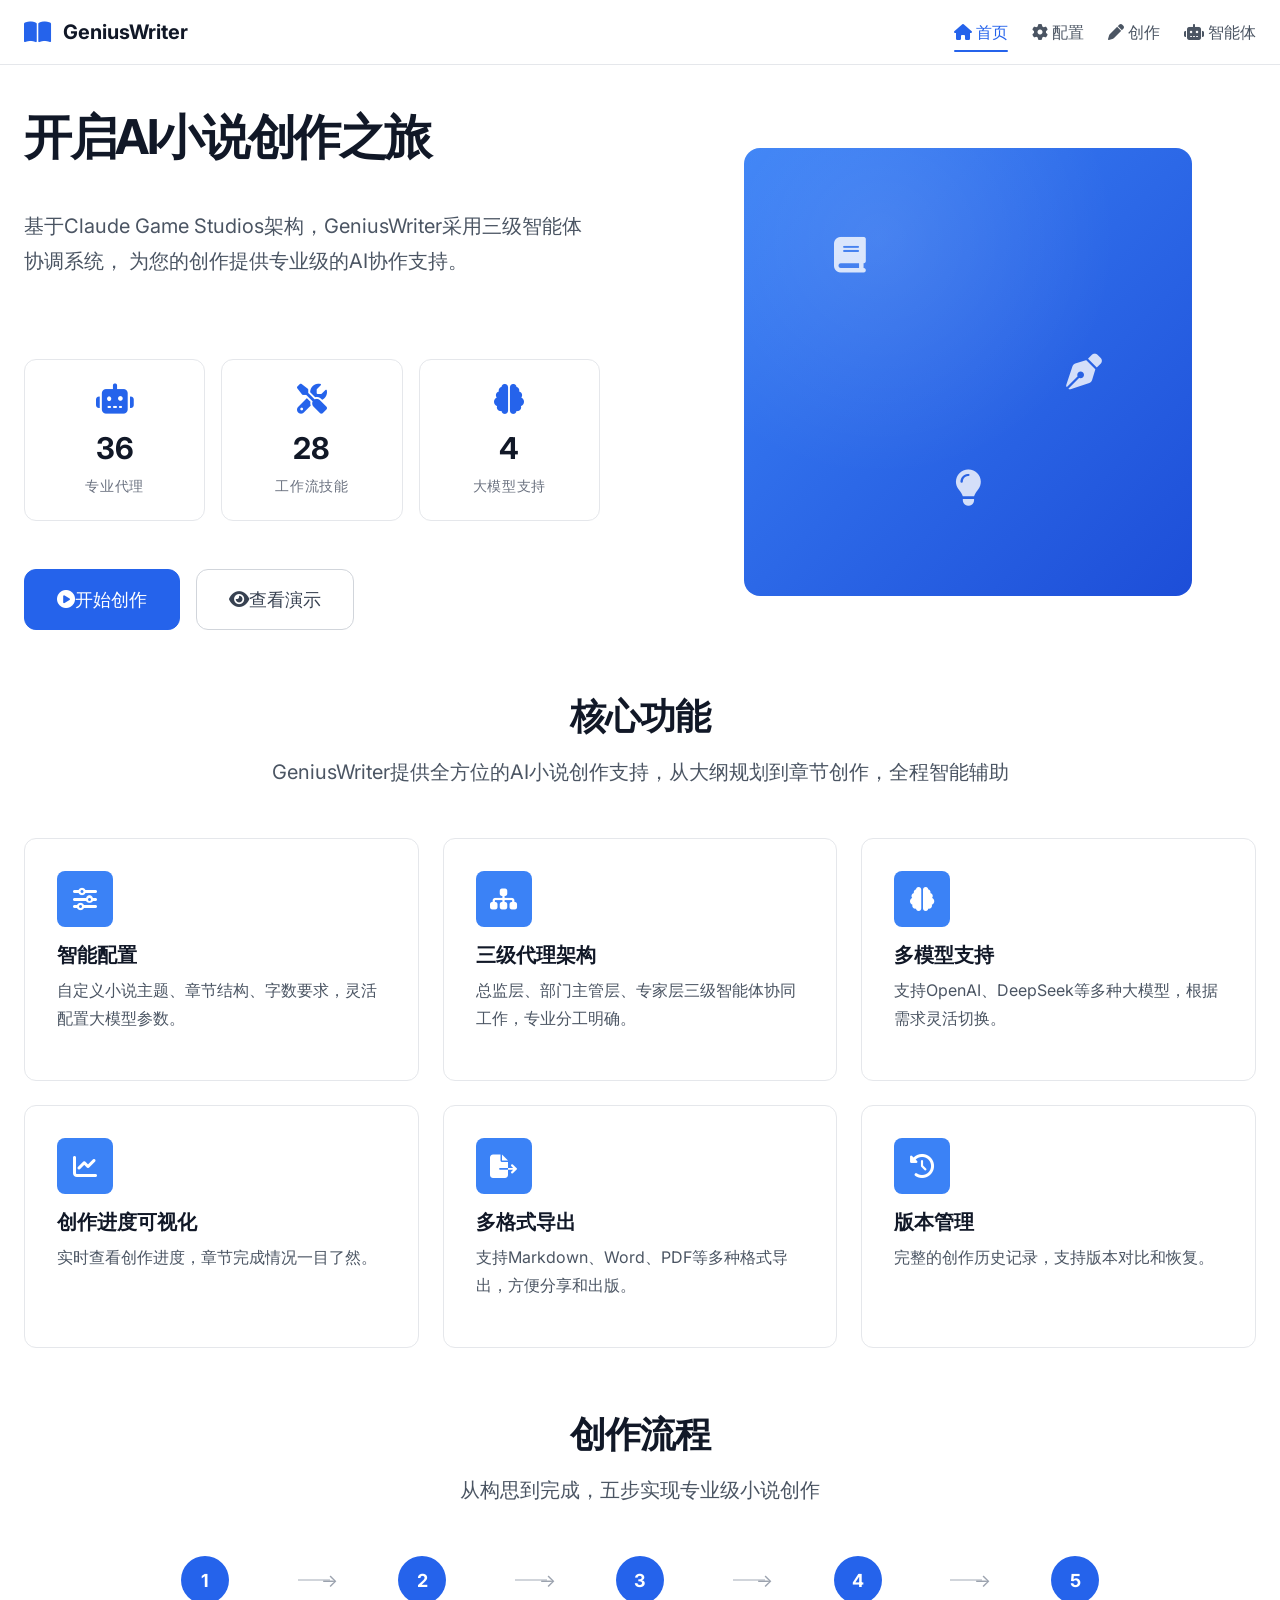
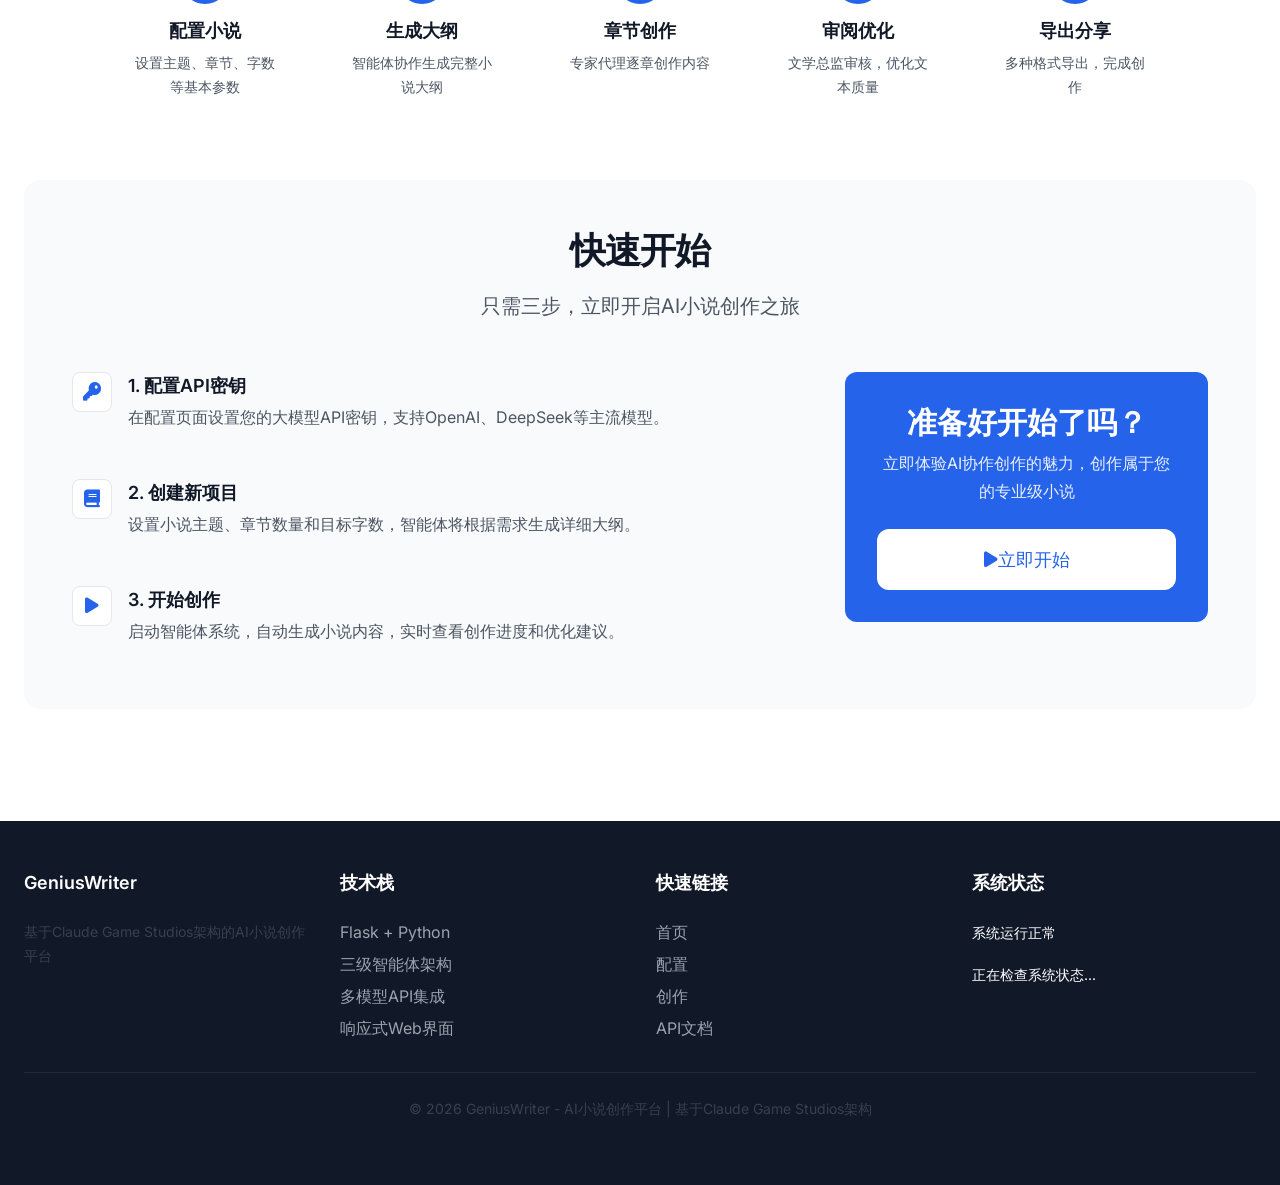
==== commit b6c13380: "feat: major UI redesign and functional enhancements 1. UI Redesign:    - Created new clean, modern C" ====
--- a/templates/index.html
+++ b/templates/index.html
@@ -4,230 +4,331 @@
     <meta charset="UTF-8">
     <meta name="viewport" content="width=device-width, initial-scale=1.0">
     <title>GeniusWriter - AI小说创作平台</title>
-    <link rel="stylesheet" href="/static/css/style-minimal.css">
+    <link rel="stylesheet" href="/static/css/style-clean.css">
     <link rel="stylesheet" href="https://cdnjs.cloudflare.com/ajax/libs/font-awesome/6.4.0/css/all.min.css">
+    <link rel="preconnect" href="https://fonts.googleapis.com">
+    <link rel="preconnect" href="https://fonts.gstatic.com" crossorigin>
+    <link href="https://fonts.googleapis.com/css2?family=Inter:wght@400;500;600;700&display=swap" rel="stylesheet">
 </head>
 <body>
     <!-- 导航栏 -->
     <nav class="navbar">
-        <div class="container">
-            <a href="/" class="logo">
-                <i class="fas fa-book-open"></i>
+        <div class="navbar-container">
+            <a href="/" class="navbar-logo">
+                <i class="fas fa-book-open navbar-logo-icon"></i>
                 <span>GeniusWriter</span>
             </a>
-            <div class="nav-links">
-                <a href="/" class="active"><i class="fas fa-home"></i> 首页</a>
-                <a href="/config"><i class="fas fa-cog"></i> 配置</a>
-                <a href="/writing"><i class="fas fa-pen"></i> 创作</a>
-                <a href="#" id="agent-toggle"><i class="fas fa-robot"></i> 智能体面板</a>
+            <div class="navbar-nav">
+                <a href="/" class="nav-link active">
+                    <i class="fas fa-home"></i>
+                    <span class="sm-hidden">首页</span>
+                </a>
+                <a href="/config" class="nav-link">
+                    <i class="fas fa-cog"></i>
+                    <span class="sm-hidden">配置</span>
+                </a>
+                <a href="/writing" class="nav-link">
+                    <i class="fas fa-pen"></i>
+                    <span class="sm-hidden">创作</span>
+                </a>
+                <a href="#" id="agent-toggle" class="nav-link">
+                    <i class="fas fa-robot"></i>
+                    <span class="sm-hidden">智能体</span>
+                </a>
             </div>
         </div>
     </nav>
 
     <!-- 智能体面板（默认隐藏） -->
     <div id="agent-panel" class="agent-panel hidden">
-        <div class="panel-header">
-            <h3><i class="fas fa-users"></i> 智能体协调系统</h3>
-            <button id="close-panel" class="close-btn"><i class="fas fa-times"></i></button>
-        </div>
-        <div class="panel-content">
-            <div class="agent-tier">
-                <h4><i class="fas fa-crown"></i> 总监层 (Tier 1)</h4>
-                <div class="agent-cards" id="tier1-agents">
-                    <!-- 通过JS动态加载 -->
-                </div>
-            </div>
-            <div class="agent-tier">
-                <h4><i class="fas fa-user-tie"></i> 部门主管层 (Tier 2)</h4>
-                <div class="agent-cards" id="tier2-agents">
-                    <!-- 通过JS动态加载 -->
-                </div>
-            </div>
-            <div class="agent-tier">
-                <h4><i class="fas fa-user-graduate"></i> 专家层 (Tier 3)</h4>
-                <div class="agent-cards" id="tier3-agents">
-                    <!-- 通过JS动态加载 -->
+        <div class="card">
+            <div class="card-header">
+                <div class="flex items-center justify-between">
+                    <h3 class="mb-0">
+                        <i class="fas fa-users mr-2"></i>
+                        智能体协调系统
+                    </h3>
+                    <button id="close-panel" class="btn btn-icon">
+                        <i class="fas fa-times"></i>
+                    </button>
+                </div>
+            </div>
+            <div class="card-body">
+                <div class="space-y-6">
+                    <div class="agent-tier">
+                        <h4 class="flex items-center">
+                            <i class="fas fa-crown mr-2"></i>
+                            总监层 (Tier 1)
+                        </h4>
+                        <div class="features-grid mt-4" id="tier1-agents">
+                            <!-- 通过JS动态加载 -->
+                        </div>
+                    </div>
+                    <div class="agent-tier">
+                        <h4 class="flex items-center">
+                            <i class="fas fa-user-tie mr-2"></i>
+                            部门主管层 (Tier 2)
+                        </h4>
+                        <div class="features-grid mt-4" id="tier2-agents">
+                            <!-- 通过JS动态加载 -->
+                        </div>
+                    </div>
+                    <div class="agent-tier">
+                        <h4 class="flex items-center">
+                            <i class="fas fa-user-graduate mr-2"></i>
+                            专家层 (Tier 3)
+                        </h4>
+                        <div class="features-grid mt-4" id="tier3-agents">
+                            <!-- 通过JS动态加载 -->
+                        </div>
+                    </div>
                 </div>
             </div>
         </div>
     </div>
 
     <!-- 主内容 -->
-    <main class="container">
-        <!-- 英雄区域 -->
-        <section class="hero">
-            <div class="hero-content">
-                <h1><i class="fas fa-magic"></i> 开启AI小说创作之旅</h1>
-                <p class="hero-description">
-                    基于Claude Game Studios架构，GeniusWriter采用三级智能体协调系统，<br>
-                    为您的创作提供专业级的AI协作支持。
-                </p>
-                <div class="hero-stats">
-                    <div class="stat-card">
-                        <i class="fas fa-robot"></i>
-                        <div class="stat-number" id="agent-count">36</div>
-                        <div class="stat-label">专业代理</div>
-                    </div>
-                    <div class="stat-card">
-                        <i class="fas fa-tools"></i>
-                        <div class="stat-number" id="skill-count">28</div>
-                        <div class="stat-label">工作流技能</div>
-                    </div>
-                    <div class="stat-card">
-                        <i class="fas fa-brain"></i>
-                        <div class="stat-number" id="model-count">4</div>
-                        <div class="stat-label">大模型支持</div>
-                    </div>
-                </div>
-                <div class="hero-actions">
-                    <a href="/config" class="btn btn-primary btn-large">
-                        <i class="fas fa-play-circle"></i> 开始创作
-                    </a>
-                    <a href="#" id="demo-btn" class="btn btn-secondary btn-large">
-                        <i class="fas fa-eye"></i> 查看演示
-                    </a>
-                </div>
-            </div>
-            <div class="hero-image">
-                <div class="illustration">
-                    <i class="fas fa-book"></i>
-                    <i class="fas fa-pen-nib"></i>
-                    <i class="fas fa-lightbulb"></i>
-                </div>
-            </div>
-        </section>
-
-        <!-- 功能介绍 -->
-        <section class="features">
-            <h2><i class="fas fa-star"></i> 核心功能</h2>
-            <div class="feature-grid">
-                <div class="feature-card">
-                    <div class="feature-icon">
-                        <i class="fas fa-sliders-h"></i>
-                    </div>
-                    <h3>智能配置</h3>
-                    <p>自定义小说主题、章节结构、字数要求，灵活配置大模型参数。</p>
-                </div>
-                <div class="feature-card">
-                    <div class="feature-icon">
-                        <i class="fas fa-sitemap"></i>
-                    </div>
-                    <h3>三级代理架构</h3>
-                    <p>总监层、部门主管层、专家层三级智能体协同工作，专业分工明确。</p>
-                </div>
-                <div class="feature-card">
-                    <div class="feature-icon">
-                        <i class="fas fa-brain"></i>
-                    </div>
-                    <h3>多模型支持</h3>
-                    <p>支持OpenAI、DeepSeek等多种大模型，根据需求灵活切换。</p>
-                </div>
-                <div class="feature-card">
-                    <div class="feature-icon">
-                        <i class="fas fa-chart-line"></i>
-                    </div>
-                    <h3>创作进度可视化</h3>
-                    <p>实时查看创作进度，章节完成情况一目了然。</p>
-                </div>
-                <div class="feature-card">
-                    <div class="feature-icon">
-                        <i class="fas fa-file-export"></i>
-                    </div>
-                    <h3>多格式导出</h3>
-                    <p>支持Markdown、Word、PDF等多种格式导出，方便分享和出版。</p>
-                </div>
-                <div class="feature-card">
-                    <div class="feature-icon">
-                        <i class="fas fa-history"></i>
-                    </div>
-                    <h3>版本管理</h3>
-                    <p>完整的创作历史记录，支持版本对比和恢复。</p>
-                </div>
-            </div>
-        </section>
-
-        <!-- 创作流程 -->
-        <section class="workflow">
-            <h2><i class="fas fa-project-diagram"></i> 创作流程</h2>
-            <div class="workflow-steps">
-                <div class="step">
-                    <div class="step-number">1</div>
-                    <div class="step-content">
-                        <h3>配置小说</h3>
-                        <p>设置主题、章节、字数等基本参数</p>
-                    </div>
-                </div>
-                <div class="step-arrow"><i class="fas fa-arrow-right"></i></div>
-                <div class="step">
-                    <div class="step-number">2</div>
-                    <div class="step-content">
-                        <h3>生成大纲</h3>
-                        <p>智能体协作生成完整小说大纲</p>
-                    </div>
-                </div>
-                <div class="step-arrow"><i class="fas fa-arrow-right"></i></div>
-                <div class="step">
-                    <div class="step-number">3</div>
-                    <div class="step-content">
-                        <h3>章节创作</h3>
-                        <p>专家代理逐章创作内容</p>
-                    </div>
-                </div>
-                <div class="step-arrow"><i class="fas fa-arrow-right"></i></div>
-                <div class="step">
-                    <div class="step-number">4</div>
-                    <div class="step-content">
-                        <h3>审阅优化</h3>
-                        <p>文学总监审核，优化文本质量</p>
-                    </div>
-                </div>
-                <div class="step-arrow"><i class="fas fa-arrow-right"></i></div>
-                <div class="step">
-                    <div class="step-number">5</div>
-                    <div class="step-content">
-                        <h3>导出分享</h3>
-                        <p>多种格式导出，完成创作</p>
-                    </div>
-                </div>
-            </div>
-        </section>
-
-        <!-- 快速开始 -->
-        <section class="quick-start">
-            <h2><i class="fas fa-rocket"></i> 快速开始</h2>
-            <div class="quick-start-content">
-                <div class="instructions">
-                    <div class="instruction">
-                        <div class="instruction-icon"><i class="fas fa-key"></i></div>
-                        <div class="instruction-text">
-                            <h4>1. 配置API密钥</h4>
-                            <p>在配置页面设置您的大模型API密钥</p>
-                        </div>
-                    </div>
-                    <div class="instruction">
-                        <div class="instruction-icon"><i class="fas fa-book"></i></div>
-                        <div class="instruction-text">
-                            <h4>2. 创建新项目</h4>
-                            <p>设置小说主题、章节数量和目标字数</p>
-                        </div>
-                    </div>
-                    <div class="instruction">
-                        <div class="instruction-icon"><i class="fas fa-play"></i></div>
-                        <div class="instruction-text">
-                            <h4>3. 开始创作</h4>
-                            <p>启动智能体系统，自动生成小说内容</p>
-                        </div>
-                    </div>
-                </div>
-                <div class="cta-box">
-                    <h3>准备好开始了吗？</h3>
-                    <p>立即体验AI协作创作的魅力</p>
-                    <a href="/config" class="btn btn-primary btn-large">
-                        <i class="fas fa-play"></i> 立即开始
-                    </a>
-                </div>
-            </div>
-        </section>
+    <main class="main-content">
+        <div class="container">
+            <!-- 英雄区域 -->
+            <section class="hero">
+                <div class="hero-content fade-in">
+                    <h1 class="hero-title">
+                        开启AI小说创作之旅
+                    </h1>
+                    <p class="hero-description lead">
+                        基于Claude Game Studios架构，GeniusWriter采用三级智能体协调系统，
+                        为您的创作提供专业级的AI协作支持。
+                    </p>
+                    
+                    <div class="hero-stats">
+                        <div class="stat-card">
+                            <i class="fas fa-robot stat-icon"></i>
+                            <div class="stat-number" id="agent-count">36</div>
+                            <div class="stat-label">专业代理</div>
+                        </div>
+                        <div class="stat-card">
+                            <i class="fas fa-tools stat-icon"></i>
+                            <div class="stat-number" id="skill-count">28</div>
+                            <div class="stat-label">工作流技能</div>
+                        </div>
+                        <div class="stat-card">
+                            <i class="fas fa-brain stat-icon"></i>
+                            <div class="stat-number" id="model-count">4</div>
+                            <div class="stat-label">大模型支持</div>
+                        </div>
+                    </div>
+                    
+                    <div class="hero-actions">
+                        <a href="/config" class="btn btn-primary btn-lg">
+                            <i class="fas fa-play-circle mr-2"></i>
+                            开始创作
+                        </a>
+                        <a href="#" id="demo-btn" class="btn btn-secondary btn-lg">
+                            <i class="fas fa-eye mr-2"></i>
+                            查看演示
+                        </a>
+                    </div>
+                </div>
+                
+                <div class="hero-visual fade-in">
+                    <div class="hero-illustration">
+                        <i class="fas fa-book"></i>
+                        <i class="fas fa-pen-nib"></i>
+                        <i class="fas fa-lightbulb"></i>
+                    </div>
+                </div>
+            </section>
+
+            <!-- 核心功能 -->
+            <section class="section">
+                <div class="section-header">
+                    <h2 class="section-title">
+                        核心功能
+                    </h2>
+                    <p class="section-description">
+                        GeniusWriter提供全方位的AI小说创作支持，从大纲规划到章节创作，全程智能辅助
+                    </p>
+                </div>
+                
+                <div class="features-grid">
+                    <div class="feature-card">
+                        <div class="feature-icon">
+                            <i class="fas fa-sliders-h"></i>
+                        </div>
+                        <h3 class="feature-title">智能配置</h3>
+                        <p class="feature-description">
+                            自定义小说主题、章节结构、字数要求，灵活配置大模型参数。
+                        </p>
+                    </div>
+                    
+                    <div class="feature-card">
+                        <div class="feature-icon">
+                            <i class="fas fa-sitemap"></i>
+                        </div>
+                        <h3 class="feature-title">三级代理架构</h3>
+                        <p class="feature-description">
+                            总监层、部门主管层、专家层三级智能体协同工作，专业分工明确。
+                        </p>
+                    </div>
+                    
+                    <div class="feature-card">
+                        <div class="feature-icon">
+                            <i class="fas fa-brain"></i>
+                        </div>
+                        <h3 class="feature-title">多模型支持</h3>
+                        <p class="feature-description">
+                            支持OpenAI、DeepSeek等多种大模型，根据需求灵活切换。
+                        </p>
+                    </div>
+                    
+                    <div class="feature-card">
+                        <div class="feature-icon">
+                            <i class="fas fa-chart-line"></i>
+                        </div>
+                        <h3 class="feature-title">创作进度可视化</h3>
+                        <p class="feature-description">
+                            实时查看创作进度，章节完成情况一目了然。
+                        </p>
+                    </div>
+                    
+                    <div class="feature-card">
+                        <div class="feature-icon">
+                            <i class="fas fa-file-export"></i>
+                        </div>
+                        <h3 class="feature-title">多格式导出</h3>
+                        <p class="feature-description">
+                            支持Markdown、Word、PDF等多种格式导出，方便分享和出版。
+                        </p>
+                    </div>
+                    
+                    <div class="feature-card">
+                        <div class="feature-icon">
+                            <i class="fas fa-history"></i>
+                        </div>
+                        <h3 class="feature-title">版本管理</h3>
+                        <p class="feature-description">
+                            完整的创作历史记录，支持版本对比和恢复。
+                        </p>
+                    </div>
+                </div>
+            </section>
+
+            <!-- 创作流程 -->
+            <section class="section">
+                <div class="section-header">
+                    <h2 class="section-title">
+                        创作流程
+                    </h2>
+                    <p class="section-description">
+                        从构思到完成，五步实现专业级小说创作
+                    </p>
+                </div>
+                
+                <div class="workflow-steps">
+                    <div class="workflow-step">
+                        <div class="step-number">1</div>
+                        <h3 class="step-title">配置小说</h3>
+                        <p class="step-description">设置主题、章节、字数等基本参数</p>
+                    </div>
+                    
+                    <div class="workflow-connector"></div>
+                    
+                    <div class="workflow-step">
+                        <div class="step-number">2</div>
+                        <h3 class="step-title">生成大纲</h3>
+                        <p class="step-description">智能体协作生成完整小说大纲</p>
+                    </div>
+                    
+                    <div class="workflow-connector"></div>
+                    
+                    <div class="workflow-step">
+                        <div class="step-number">3</div>
+                        <h3 class="step-title">章节创作</h3>
+                        <p class="step-description">专家代理逐章创作内容</p>
+                    </div>
+                    
+                    <div class="workflow-connector"></div>
+                    
+                    <div class="workflow-step">
+                        <div class="step-number">4</div>
+                        <h3 class="step-title">审阅优化</h3>
+                        <p class="step-description">文学总监审核，优化文本质量</p>
+                    </div>
+                    
+                    <div class="workflow-connector"></div>
+                    
+                    <div class="workflow-step">
+                        <div class="step-number">5</div>
+                        <h3 class="step-title">导出分享</h3>
+                        <p class="step-description">多种格式导出，完成创作</p>
+                    </div>
+                </div>
+            </section>
+
+            <!-- 快速开始 -->
+            <section class="quick-start">
+                <div class="section-header">
+                    <h2 class="section-title">
+                        快速开始
+                    </h2>
+                    <p class="section-description">
+                        只需三步，立即开启AI小说创作之旅
+                    </p>
+                </div>
+                
+                <div class="quick-start-content">
+                    <div class="instructions">
+                        <div class="instruction">
+                            <div class="instruction-icon">
+                                <i class="fas fa-key"></i>
+                            </div>
+                            <div class="instruction-content">
+                                <h4 class="instruction-title">1. 配置API密钥</h4>
+                                <p class="instruction-description">
+                                    在配置页面设置您的大模型API密钥，支持OpenAI、DeepSeek等主流模型。
+                                </p>
+                            </div>
+                        </div>
+                        
+                        <div class="instruction">
+                            <div class="instruction-icon">
+                                <i class="fas fa-book"></i>
+                            </div>
+                            <div class="instruction-content">
+                                <h4 class="instruction-title">2. 创建新项目</h4>
+                                <p class="instruction-description">
+                                    设置小说主题、章节数量和目标字数，智能体将根据需求生成详细大纲。
+                                </p>
+                            </div>
+                        </div>
+                        
+                        <div class="instruction">
+                            <div class="instruction-icon">
+                                <i class="fas fa-play"></i>
+                            </div>
+                            <div class="instruction-content">
+                                <h4 class="instruction-title">3. 开始创作</h4>
+                                <p class="instruction-description">
+                                    启动智能体系统，自动生成小说内容，实时查看创作进度和优化建议。
+                                </p>
+                            </div>
+                        </div>
+                    </div>
+                    
+                    <div class="cta-box">
+                        <h3 class="cta-title">准备好开始了吗？</h3>
+                        <p class="cta-description">
+                            立即体验AI协作创作的魅力，创作属于您的专业级小说
+                        </p>
+                        <a href="/config" class="btn cta-button btn-lg">
+                            <i class="fas fa-play mr-2"></i>
+                            立即开始
+                        </a>
+                    </div>
+                </div>
+            </section>
+        </div>
     </main>
 
     <!-- 页脚 -->
@@ -235,40 +336,50 @@
         <div class="container">
             <div class="footer-content">
                 <div class="footer-section">
-                    <h4><i class="fas fa-book-open"></i> GeniusWriter</h4>
-                    <p>基于Claude Game Studios架构的AI小说创作平台</p>
-                </div>
+                    <h4 class="footer-title">
+                        GeniusWriter
+                    </h4>
+                    <p class="text-sm">
+                        基于Claude Game Studios架构的AI小说创作平台
+                    </p>
+                </div>
+                
                 <div class="footer-section">
-                    <h4>技术栈</h4>
-                    <ul>
-                        <li>Flask + Python</li>
-                        <li>三级智能体架构</li>
-                        <li>多模型API集成</li>
-                        <li>响应式Web界面</li>
+                    <h4 class="footer-title">技术栈</h4>
+                    <ul class="footer-links">
+                        <li><a href="#" class="footer-link">Flask + Python</a></li>
+                        <li><a href="#" class="footer-link">三级智能体架构</a></li>
+                        <li><a href="#" class="footer-link">多模型API集成</a></li>
+                        <li><a href="#" class="footer-link">响应式Web界面</a></li>
                     </ul>
                 </div>
+                
                 <div class="footer-section">
-                    <h4>链接</h4>
-                    <ul>
-                        <li><a href="/">首页</a></li>
-                        <li><a href="/config">配置</a></li>
-                        <li><a href="/writing">创作</a></li>
-                        <li><a href="#" id="api-docs">API文档</a></li>
+                    <h4 class="footer-title">快速链接</h4>
+                    <ul class="footer-links">
+                        <li><a href="/" class="footer-link">首页</a></li>
+                        <li><a href="/config" class="footer-link">配置</a></li>
+                        <li><a href="/writing" class="footer-link">创作</a></li>
+                        <li><a href="#" id="api-docs" class="footer-link">API文档</a></li>
                     </ul>
                 </div>
+                
                 <div class="footer-section">
-                    <h4>状态</h4>
-                    <div class="status-indicator">
-                        <span class="status-dot active"></span>
-                        <span>系统运行正常</span>
-                    </div>
-                    <div id="system-status" class="status-text">
+                    <h4 class="footer-title">系统状态</h4>
+                    <div class="flex items-center mb-2">
+                        <div class="w-3 h-3 rounded-full bg-green-500 mr-2"></div>
+                        <span class="text-sm">系统运行正常</span>
+                    </div>
+                    <div id="system-status" class="text-sm text-gray-400">
                         正在检查系统状态...
                     </div>
                 </div>
             </div>
+            
             <div class="footer-bottom">
-                <p>&copy; 2026 GeniusWriter - AI小说创作平台 | 基于Claude Game Studios架构</p>
+                <p class="text-sm">
+                    &copy; 2026 GeniusWriter - AI小说创作平台 | 基于Claude Game Studios架构
+                </p>
             </div>
         </div>
     </footer>
--- a/static/css/style-clean.css
+++ b/static/css/style-clean.css
@@ -0,0 +1,1002 @@
+/* GeniusWriter 简洁大气设计 v2.0 */
+/* 专注于排版、间距和视觉层次的现代化设计 */
+
+:root {
+    /* 精简色彩系统 */
+    --color-primary: #2563eb;
+    --color-primary-light: #3b82f6;
+    --color-primary-dark: #1d4ed8;
+    
+    --color-gray-50: #f9fafb;
+    --color-gray-100: #f3f4f6;
+    --color-gray-200: #e5e7eb;
+    --color-gray-300: #d1d5db;
+    --color-gray-400: #9ca3af;
+    --color-gray-500: #6b7280;
+    --color-gray-600: #4b5563;
+    --color-gray-700: #374151;
+    --color-gray-800: #1f2937;
+    --color-gray-900: #111827;
+    
+    --color-white: #ffffff;
+    --color-black: #000000;
+    
+    --color-success: #10b981;
+    --color-warning: #f59e0b;
+    --color-error: #ef4444;
+    --color-info: #3b82f6;
+    
+    /* 排版系统 */
+    --font-family-base: 'Inter', -apple-system, BlinkMacSystemFont, 'Segoe UI', 'Roboto', sans-serif;
+    --font-family-mono: 'SF Mono', 'Consolas', 'Monaco', 'Menlo', monospace;
+    
+    --font-size-xs: 0.75rem;    /* 12px */
+    --font-size-sm: 0.875rem;   /* 14px */
+    --font-size-base: 1rem;     /* 16px */
+    --font-size-lg: 1.125rem;   /* 18px */
+    --font-size-xl: 1.25rem;    /* 20px */
+    --font-size-2xl: 1.5rem;    /* 24px */
+    --font-size-3xl: 1.875rem;  /* 30px */
+    --font-size-4xl: 2.25rem;   /* 36px */
+    --font-size-5xl: 3rem;      /* 48px */
+    
+    --font-weight-normal: 400;
+    --font-weight-medium: 500;
+    --font-weight-semibold: 600;
+    --font-weight-bold: 700;
+    
+    --line-height-tight: 1.25;
+    --line-height-normal: 1.5;
+    --line-height-relaxed: 1.75;
+    
+    /* 间距系统 */
+    --space-0: 0;
+    --space-1: 0.25rem;    /* 4px */
+    --space-2: 0.5rem;     /* 8px */
+    --space-3: 0.75rem;    /* 12px */
+    --space-4: 1rem;       /* 16px */
+    --space-5: 1.25rem;    /* 20px */
+    --space-6: 1.5rem;     /* 24px */
+    --space-8: 2rem;       /* 32px */
+    --space-10: 2.5rem;    /* 40px */
+    --space-12: 3rem;      /* 48px */
+    --space-16: 4rem;      /* 64px */
+    --space-20: 5rem;      /* 80px */
+    --space-24: 6rem;      /* 96px */
+    --space-32: 8rem;      /* 128px */
+    
+    /* 边框和圆角 */
+    --radius-none: 0;
+    --radius-sm: 0.125rem;   /* 2px */
+    --radius-base: 0.25rem;  /* 4px */
+    --radius-md: 0.375rem;   /* 6px */
+    --radius-lg: 0.5rem;     /* 8px */
+    --radius-xl: 0.75rem;    /* 12px */
+    --radius-2xl: 1rem;      /* 16px */
+    --radius-full: 9999px;
+    
+    /* 阴影 */
+    --shadow-sm: 0 1px 2px 0 rgba(0, 0, 0, 0.05);
+    --shadow-base: 0 1px 3px 0 rgba(0, 0, 0, 0.1), 0 1px 2px 0 rgba(0, 0, 0, 0.06);
+    --shadow-md: 0 4px 6px -1px rgba(0, 0, 0, 0.1), 0 2px 4px -1px rgba(0, 0, 0, 0.06);
+    --shadow-lg: 0 10px 15px -3px rgba(0, 0, 0, 0.1), 0 4px 6px -2px rgba(0, 0, 0, 0.05);
+    --shadow-xl: 0 20px 25px -5px rgba(0, 0, 0, 0.1), 0 10px 10px -5px rgba(0, 0, 0, 0.04);
+    
+    /* 容器宽度 */
+    --container-sm: 640px;
+    --container-md: 768px;
+    --container-lg: 1024px;
+    --container-xl: 1280px;
+    --container-2xl: 1536px;
+    
+    /* 过渡动画 */
+    --transition-fast: 150ms ease;
+    --transition-normal: 250ms ease;
+    --transition-slow: 350ms ease;
+}
+
+/* 基础重置 */
+*, *::before, *::after {
+    box-sizing: border-box;
+    margin: 0;
+    padding: 0;
+}
+
+html {
+    font-size: 16px;
+    scroll-behavior: smooth;
+    -webkit-text-size-adjust: 100%;
+    -moz-text-size-adjust: 100%;
+    text-size-adjust: 100%;
+}
+
+body {
+    font-family: var(--font-family-base);
+    font-size: var(--font-size-base);
+    line-height: var(--line-height-normal);
+    color: var(--color-gray-800);
+    background-color: var(--color-white);
+    -webkit-font-smoothing: antialiased;
+    -moz-osx-font-smoothing: grayscale;
+    text-rendering: optimizeLegibility;
+}
+
+/* 容器系统 */
+.container {
+    width: 100%;
+    max-width: var(--container-xl);
+    margin-left: auto;
+    margin-right: auto;
+    padding-left: var(--space-6);
+    padding-right: var(--space-6);
+}
+
+.container-sm {
+    max-width: var(--container-sm);
+}
+
+.container-md {
+    max-width: var(--container-md);
+}
+
+.container-lg {
+    max-width: var(--container-lg);
+}
+
+.container-xl {
+    max-width: var(--container-xl);
+}
+
+/* 排版系统 */
+h1, .h1 {
+    font-size: var(--font-size-5xl);
+    font-weight: var(--font-weight-bold);
+    line-height: var(--line-height-tight);
+    color: var(--color-gray-900);
+    margin-bottom: var(--space-6);
+    letter-spacing: -0.025em;
+}
+
+h2, .h2 {
+    font-size: var(--font-size-4xl);
+    font-weight: var(--font-weight-semibold);
+    line-height: var(--line-height-tight);
+    color: var(--color-gray-900);
+    margin-bottom: var(--space-5);
+    letter-spacing: -0.025em;
+}
+
+h3, .h3 {
+    font-size: var(--font-size-3xl);
+    font-weight: var(--font-weight-semibold);
+    line-height: var(--line-height-tight);
+    color: var(--color-gray-900);
+    margin-bottom: var(--space-4);
+}
+
+h4, .h4 {
+    font-size: var(--font-size-2xl);
+    font-weight: var(--font-weight-semibold);
+    line-height: var(--line-height-normal);
+    color: var(--color-gray-900);
+    margin-bottom: var(--space-3);
+}
+
+h5, .h5 {
+    font-size: var(--font-size-xl);
+    font-weight: var(--font-weight-medium);
+    line-height: var(--line-height-normal);
+    color: var(--color-gray-800);
+    margin-bottom: var(--space-2);
+}
+
+h6, .h6 {
+    font-size: var(--font-size-lg);
+    font-weight: var(--font-weight-medium);
+    line-height: var(--line-height-normal);
+    color: var(--color-gray-700);
+    margin-bottom: var(--space-2);
+}
+
+p {
+    margin-bottom: var(--space-4);
+    color: var(--color-gray-700);
+    line-height: var(--line-height-relaxed);
+}
+
+.lead {
+    font-size: var(--font-size-xl);
+    font-weight: var(--font-weight-normal);
+    color: var(--color-gray-600);
+    line-height: var(--line-height-relaxed);
+    margin-bottom: var(--space-6);
+}
+
+.text-sm {
+    font-size: var(--font-size-sm);
+}
+
+.text-lg {
+    font-size: var(--font-size-lg);
+}
+
+.text-xl {
+    font-size: var(--font-size-xl);
+}
+
+/* 链接 */
+a {
+    color: var(--color-primary);
+    text-decoration: none;
+    transition: color var(--transition-fast);
+}
+
+a:hover {
+    color: var(--color-primary-dark);
+    text-decoration: underline;
+}
+
+a:focus {
+    outline: 2px solid var(--color-primary-light);
+    outline-offset: 2px;
+}
+
+/* 按钮系统 */
+.btn {
+    display: inline-flex;
+    align-items: center;
+    justify-content: center;
+    padding: var(--space-3) var(--space-6);
+    font-size: var(--font-size-base);
+    font-weight: var(--font-weight-medium);
+    line-height: var(--line-height-normal);
+    border: 1px solid transparent;
+    border-radius: var(--radius-lg);
+    cursor: pointer;
+    transition: all var(--transition-normal);
+    user-select: none;
+    vertical-align: middle;
+    white-space: nowrap;
+    text-decoration: none;
+}
+
+.btn:hover {
+    transform: translateY(-1px);
+    box-shadow: var(--shadow-md);
+}
+
+.btn:active {
+    transform: translateY(0);
+}
+
+.btn:focus {
+    outline: 2px solid var(--color-primary-light);
+    outline-offset: 2px;
+}
+
+.btn-primary {
+    background-color: var(--color-primary);
+    color: var(--color-white);
+    border-color: var(--color-primary);
+}
+
+.btn-primary:hover {
+    background-color: var(--color-primary-dark);
+    border-color: var(--color-primary-dark);
+}
+
+.btn-secondary {
+    background-color: var(--color-white);
+    color: var(--color-gray-700);
+    border: 1px solid var(--color-gray-300);
+}
+
+.btn-secondary:hover {
+    background-color: var(--color-gray-50);
+    border-color: var(--color-gray-400);
+}
+
+.btn-lg {
+    padding: var(--space-4) var(--space-8);
+    font-size: var(--font-size-lg);
+    border-radius: var(--radius-xl);
+}
+
+.btn-sm {
+    padding: var(--space-2) var(--space-4);
+    font-size: var(--font-size-sm);
+    border-radius: var(--radius-md);
+}
+
+.btn-icon {
+    width: 2.5rem;
+    height: 2.5rem;
+    padding: 0;
+    border-radius: var(--radius-full);
+    display: inline-flex;
+    align-items: center;
+    justify-content: center;
+}
+
+/* 导航栏 */
+.navbar {
+    background-color: var(--color-white);
+    border-bottom: 1px solid var(--color-gray-200);
+    position: sticky;
+    top: 0;
+    z-index: 50;
+    backdrop-filter: blur(8px);
+    -webkit-backdrop-filter: blur(8px);
+}
+
+.navbar-container {
+    display: flex;
+    align-items: center;
+    justify-content: space-between;
+    height: 4rem;
+    padding: 0 var(--space-6);
+}
+
+.navbar-logo {
+    display: flex;
+    align-items: center;
+    gap: var(--space-3);
+    font-size: var(--font-size-xl);
+    font-weight: var(--font-weight-bold);
+    color: var(--color-gray-900);
+    text-decoration: none;
+}
+
+.navbar-logo-icon {
+    color: var(--color-primary);
+    font-size: var(--font-size-2xl);
+}
+
+.navbar-nav {
+    display: flex;
+    align-items: center;
+    gap: var(--space-6);
+}
+
+.nav-link {
+    font-size: var(--font-size-base);
+    font-weight: var(--font-weight-medium);
+    color: var(--color-gray-600);
+    text-decoration: none;
+    padding: var(--space-2) 0;
+    position: relative;
+    transition: color var(--transition-fast);
+}
+
+.nav-link:hover {
+    color: var(--color-primary);
+}
+
+.nav-link.active {
+    color: var(--color-primary);
+}
+
+.nav-link.active::after {
+    content: '';
+    position: absolute;
+    bottom: 0;
+    left: 0;
+    right: 0;
+    height: 2px;
+    background-color: var(--color-primary);
+    border-radius: var(--radius-full);
+}
+
+/* 主内容区域 */
+.main-content {
+    min-height: calc(100vh - 4rem - 8rem); /* 视口高度 - 导航栏 - 页脚 */
+    padding: var(--space-12) 0;
+}
+
+/* 英雄区域 */
+.hero {
+    display: grid;
+    grid-template-columns: 1fr;
+    gap: var(--space-12);
+    align-items: center;
+    margin-bottom: var(--space-16);
+}
+
+@media (min-width: 1024px) {
+    .hero {
+        grid-template-columns: 1fr 1fr;
+        gap: var(--space-20);
+    }
+}
+
+.hero-content {
+    display: flex;
+    flex-direction: column;
+    gap: var(--space-6);
+}
+
+.hero-title {
+    font-size: var(--font-size-5xl);
+    font-weight: var(--font-weight-bold);
+    line-height: 1;
+    color: var(--color-gray-900);
+    letter-spacing: -0.05em;
+}
+
+.hero-description {
+    font-size: var(--font-size-xl);
+    color: var(--color-gray-600);
+    line-height: var(--line-height-relaxed);
+    max-width: 36rem;
+}
+
+.hero-stats {
+    display: grid;
+    grid-template-columns: repeat(3, 1fr);
+    gap: var(--space-4);
+    margin-top: var(--space-8);
+}
+
+.stat-card {
+    text-align: center;
+    padding: var(--space-6);
+    background-color: var(--color-white);
+    border: 1px solid var(--color-gray-200);
+    border-radius: var(--radius-xl);
+}
+
+.stat-icon {
+    font-size: var(--font-size-3xl);
+    color: var(--color-primary);
+    margin-bottom: var(--space-3);
+}
+
+.stat-number {
+    font-size: var(--font-size-3xl);
+    font-weight: var(--font-weight-bold);
+    color: var(--color-gray-900);
+    margin-bottom: var(--space-1);
+}
+
+.stat-label {
+    font-size: var(--font-size-sm);
+    color: var(--color-gray-500);
+    text-transform: uppercase;
+    letter-spacing: 0.05em;
+}
+
+.hero-actions {
+    display: flex;
+    gap: var(--space-4);
+    margin-top: var(--space-6);
+}
+
+.hero-visual {
+    display: flex;
+    justify-content: center;
+    align-items: center;
+}
+
+.hero-illustration {
+    width: 100%;
+    max-width: 28rem;
+    aspect-ratio: 1;
+    background: linear-gradient(135deg, var(--color-primary-light), var(--color-primary-dark));
+    border-radius: var(--radius-2xl);
+    display: flex;
+    justify-content: center;
+    align-items: center;
+    position: relative;
+    overflow: hidden;
+}
+
+.hero-illustration::before {
+    content: '';
+    position: absolute;
+    inset: 0;
+    background: radial-gradient(circle at 30% 20%, rgba(255, 255, 255, 0.1) 0%, transparent 50%);
+}
+
+.hero-illustration i {
+    position: absolute;
+    font-size: var(--font-size-4xl);
+    color: var(--color-white);
+    opacity: 0.8;
+}
+
+.hero-illustration i:nth-child(1) {
+    top: 20%;
+    left: 20%;
+}
+
+.hero-illustration i:nth-child(2) {
+    top: 50%;
+    right: 20%;
+    transform: translateY(-50%);
+}
+
+.hero-illustration i:nth-child(3) {
+    bottom: 20%;
+    left: 50%;
+    transform: translateX(-50%);
+}
+
+/* 功能区域 */
+.section {
+    margin-bottom: var(--space-16);
+}
+
+.section-header {
+    text-align: center;
+    margin-bottom: var(--space-12);
+}
+
+.section-title {
+    font-size: var(--font-size-4xl);
+    font-weight: var(--font-weight-bold);
+    color: var(--color-gray-900);
+    margin-bottom: var(--space-4);
+}
+
+.section-description {
+    font-size: var(--font-size-xl);
+    color: var(--color-gray-600);
+    max-width: 48rem;
+    margin: 0 auto;
+}
+
+.features-grid {
+    display: grid;
+    grid-template-columns: 1fr;
+    gap: var(--space-6);
+}
+
+@media (min-width: 768px) {
+    .features-grid {
+        grid-template-columns: repeat(2, 1fr);
+    }
+}
+
+@media (min-width: 1024px) {
+    .features-grid {
+        grid-template-columns: repeat(3, 1fr);
+    }
+}
+
+.feature-card {
+    background-color: var(--color-white);
+    border: 1px solid var(--color-gray-200);
+    border-radius: var(--radius-xl);
+    padding: var(--space-8);
+    transition: all var(--transition-normal);
+}
+
+.feature-card:hover {
+    transform: translateY(-4px);
+    border-color: var(--color-primary-light);
+    box-shadow: var(--shadow-lg);
+}
+
+.feature-icon {
+    width: 3.5rem;
+    height: 3.5rem;
+    background-color: var(--color-primary-light);
+    color: var(--color-white);
+    border-radius: var(--radius-lg);
+    display: flex;
+    align-items: center;
+    justify-content: center;
+    margin-bottom: var(--space-4);
+    font-size: var(--font-size-2xl);
+}
+
+.feature-title {
+    font-size: var(--font-size-xl);
+    font-weight: var(--font-weight-semibold);
+    color: var(--color-gray-900);
+    margin-bottom: var(--space-2);
+}
+
+.feature-description {
+    color: var(--color-gray-600);
+    line-height: var(--line-height-relaxed);
+}
+
+/* 工作流区域 */
+.workflow-steps {
+    display: flex;
+    flex-direction: column;
+    gap: var(--space-8);
+    max-width: 64rem;
+    margin: 0 auto;
+}
+
+@media (min-width: 768px) {
+    .workflow-steps {
+        flex-direction: row;
+        gap: var(--space-4);
+    }
+}
+
+.workflow-step {
+    flex: 1;
+    display: flex;
+    flex-direction: column;
+    align-items: center;
+    text-align: center;
+    position: relative;
+}
+
+.step-number {
+    width: 3rem;
+    height: 3rem;
+    background-color: var(--color-primary);
+    color: var(--color-white);
+    border-radius: var(--radius-full);
+    display: flex;
+    align-items: center;
+    justify-content: center;
+    font-size: var(--font-size-lg);
+    font-weight: var(--font-weight-bold);
+    margin-bottom: var(--space-4);
+    z-index: 1;
+}
+
+.step-title {
+    font-size: var(--font-size-lg);
+    font-weight: var(--font-weight-semibold);
+    color: var(--color-gray-900);
+    margin-bottom: var(--space-2);
+}
+
+.step-description {
+    color: var(--color-gray-600);
+    font-size: var(--font-size-sm);
+}
+
+.workflow-connector {
+    display: none;
+}
+
+@media (min-width: 768px) {
+    .workflow-connector {
+        display: block;
+        flex: 0 0 2rem;
+        position: relative;
+    }
+    
+    .workflow-connector::before {
+        content: '';
+        position: absolute;
+        top: 1.5rem;
+        left: 0;
+        right: 0;
+        height: 2px;
+        background-color: var(--color-gray-300);
+        transform: translateY(-50%);
+    }
+    
+    .workflow-connector::after {
+        content: '→';
+        position: absolute;
+        top: 1.5rem;
+        right: 0;
+        transform: translate(50%, -50%);
+        color: var(--color-gray-400);
+        font-size: var(--font-size-lg);
+    }
+}
+
+/* 快速开始区域 */
+.quick-start {
+    background-color: var(--color-gray-50);
+    border-radius: var(--radius-2xl);
+    padding: var(--space-12);
+    margin-bottom: var(--space-16);
+}
+
+.quick-start-content {
+    display: grid;
+    grid-template-columns: 1fr;
+    gap: var(--space-12);
+    align-items: start;
+}
+
+@media (min-width: 1024px) {
+    .quick-start-content {
+        grid-template-columns: 2fr 1fr;
+    }
+}
+
+.instructions {
+    display: flex;
+    flex-direction: column;
+    gap: var(--space-8);
+}
+
+.instruction {
+    display: flex;
+    gap: var(--space-4);
+    align-items: flex-start;
+}
+
+.instruction-icon {
+    flex-shrink: 0;
+    width: 2.5rem;
+    height: 2.5rem;
+    background-color: var(--color-white);
+    border: 1px solid var(--color-gray-200);
+    border-radius: var(--radius-lg);
+    display: flex;
+    align-items: center;
+    justify-content: center;
+    color: var(--color-primary);
+    font-size: var(--font-size-lg);
+}
+
+.instruction-content {
+    flex: 1;
+}
+
+.instruction-title {
+    font-size: var(--font-size-lg);
+    font-weight: var(--font-weight-semibold);
+    color: var(--color-gray-900);
+    margin-bottom: var(--space-1);
+}
+
+.instruction-description {
+    color: var(--color-gray-600);
+    line-height: var(--line-height-relaxed);
+}
+
+.cta-box {
+    background-color: var(--color-primary);
+    color: var(--color-white);
+    border-radius: var(--radius-xl);
+    padding: var(--space-8);
+    text-align: center;
+}
+
+.cta-title {
+    color: var(--color-white);
+    margin-bottom: var(--space-2);
+}
+
+.cta-description {
+    color: rgba(255, 255, 255, 0.9);
+    margin-bottom: var(--space-6);
+}
+
+.cta-button {
+    width: 100%;
+    background-color: var(--color-white);
+    color: var(--color-primary);
+}
+
+.cta-button:hover {
+    background-color: var(--color-gray-100);
+}
+
+/* 页脚 */
+.footer {
+    background-color: var(--color-gray-900);
+    color: var(--color-white);
+    padding: var(--space-12) 0;
+}
+
+.footer-content {
+    display: grid;
+    grid-template-columns: 1fr;
+    gap: var(--space-8);
+    margin-bottom: var(--space-8);
+}
+
+@media (min-width: 768px) {
+    .footer-content {
+        grid-template-columns: repeat(2, 1fr);
+    }
+}
+
+@media (min-width: 1024px) {
+    .footer-content {
+        grid-template-columns: repeat(4, 1fr);
+    }
+}
+
+.footer-section {
+    display: flex;
+    flex-direction: column;
+    gap: var(--space-3);
+}
+
+.footer-title {
+    font-size: var(--font-size-lg);
+    font-weight: var(--font-weight-semibold);
+    color: var(--color-white);
+}
+
+.footer-links {
+    list-style: none;
+    display: flex;
+    flex-direction: column;
+    gap: var(--space-2);
+}
+
+.footer-link {
+    color: var(--color-gray-400);
+    text-decoration: none;
+    transition: color var(--transition-fast);
+}
+
+.footer-link:hover {
+    color: var(--color-white);
+}
+
+.footer-bottom {
+    border-top: 1px solid var(--color-gray-800);
+    padding-top: var(--space-6);
+    text-align: center;
+    color: var(--color-gray-500);
+    font-size: var(--font-size-sm);
+}
+
+/* 表单系统 */
+.form-group {
+    margin-bottom: var(--space-6);
+}
+
+.form-label {
+    display: block;
+    font-size: var(--font-size-sm);
+    font-weight: var(--font-weight-medium);
+    color: var(--color-gray-700);
+    margin-bottom: var(--space-2);
+}
+
+.form-control {
+    width: 100%;
+    padding: var(--space-3) var(--space-4);
+    font-size: var(--font-size-base);
+    line-height: var(--line-height-normal);
+    color: var(--color-gray-900);
+    background-color: var(--color-white);
+    border: 1px solid var(--color-gray-300);
+    border-radius: var(--radius-lg);
+    transition: border-color var(--transition-fast), box-shadow var(--transition-fast);
+}
+
+.form-control:focus {
+    outline: none;
+    border-color: var(--color-primary);
+    box-shadow: 0 0 0 3px rgba(37, 99, 235, 0.1);
+}
+
+.form-control::placeholder {
+    color: var(--color-gray-500);
+}
+
+.form-text {
+    display: block;
+    margin-top: var(--space-2);
+    font-size: var(--font-size-sm);
+    color: var(--color-gray-600);
+}
+
+/* 卡片系统 */
+.card {
+    background-color: var(--color-white);
+    border: 1px solid var(--color-gray-200);
+    border-radius: var(--radius-xl);
+    overflow: hidden;
+}
+
+.card-header {
+    padding: var(--space-6);
+    border-bottom: 1px solid var(--color-gray-200);
+    background-color: var(--color-gray-50);
+}
+
+.card-body {
+    padding: var(--space-6);
+}
+
+.card-footer {
+    padding: var(--space-6);
+    border-top: 1px solid var(--color-gray-200);
+    background-color: var(--color-gray-50);
+}
+
+/* 工具类 */
+.text-center {
+    text-align: center;
+}
+
+.text-right {
+    text-align: right;
+}
+
+.mt-0 { margin-top: var(--space-0); }
+.mt-1 { margin-top: var(--space-1); }
+.mt-2 { margin-top: var(--space-2); }
+.mt-3 { margin-top: var(--space-3); }
+.mt-4 { margin-top: var(--space-4); }
+.mt-6 { margin-top: var(--space-6); }
+.mt-8 { margin-top: var(--space-8); }
+.mt-12 { margin-top: var(--space-12); }
+
+.mb-0 { margin-bottom: var(--space-0); }
+.mb-1 { margin-bottom: var(--space-1); }
+.mb-2 { margin-bottom: var(--space-2); }
+.mb-3 { margin-bottom: var(--space-3); }
+.mb-4 { margin-bottom: var(--space-4); }
+.mb-6 { margin-bottom: var(--space-6); }
+.mb-8 { margin-bottom: var(--space-8); }
+.mb-12 { margin-bottom: var(--space-12); }
+
+.p-0 { padding: var(--space-0); }
+.p-1 { padding: var(--space-1); }
+.p-2 { padding: var(--space-2); }
+.p-3 { padding: var(--space-3); }
+.p-4 { padding: var(--space-4); }
+.p-6 { padding: var(--space-6); }
+.p-8 { padding: var(--space-8); }
+
+.hidden {
+    display: none !important;
+}
+
+/* 响应式工具 */
+@media (max-width: 640px) {
+    .sm-hidden {
+        display: none !important;
+    }
+}
+
+@media (max-width: 768px) {
+    .md-hidden {
+        display: none !important;
+    }
+}
+
+@media (max-width: 1024px) {
+    .lg-hidden {
+        display: none !important;
+    }
+}
+
+/* 动画 */
+@keyframes fadeIn {
+    from {
+        opacity: 0;
+        transform: translateY(10px);
+    }
+    to {
+        opacity: 1;
+        transform: translateY(0);
+    }
+}
+
+.fade-in {
+    animation: fadeIn 0.3s ease-out;
+}
+
+/* 滚动条样式 */
+::-webkit-scrollbar {
+    width: 8px;
+    height: 8px;
+}
+
+::-webkit-scrollbar-track {
+    background: var(--color-gray-100);
+    border-radius: var(--radius-full);
+}
+
+::-webkit-scrollbar-thumb {
+    background: var(--color-gray-400);
+    border-radius: var(--radius-full);
+}
+
+::-webkit-scrollbar-thumb:hover {
+    background: var(--color-gray-500);
+}
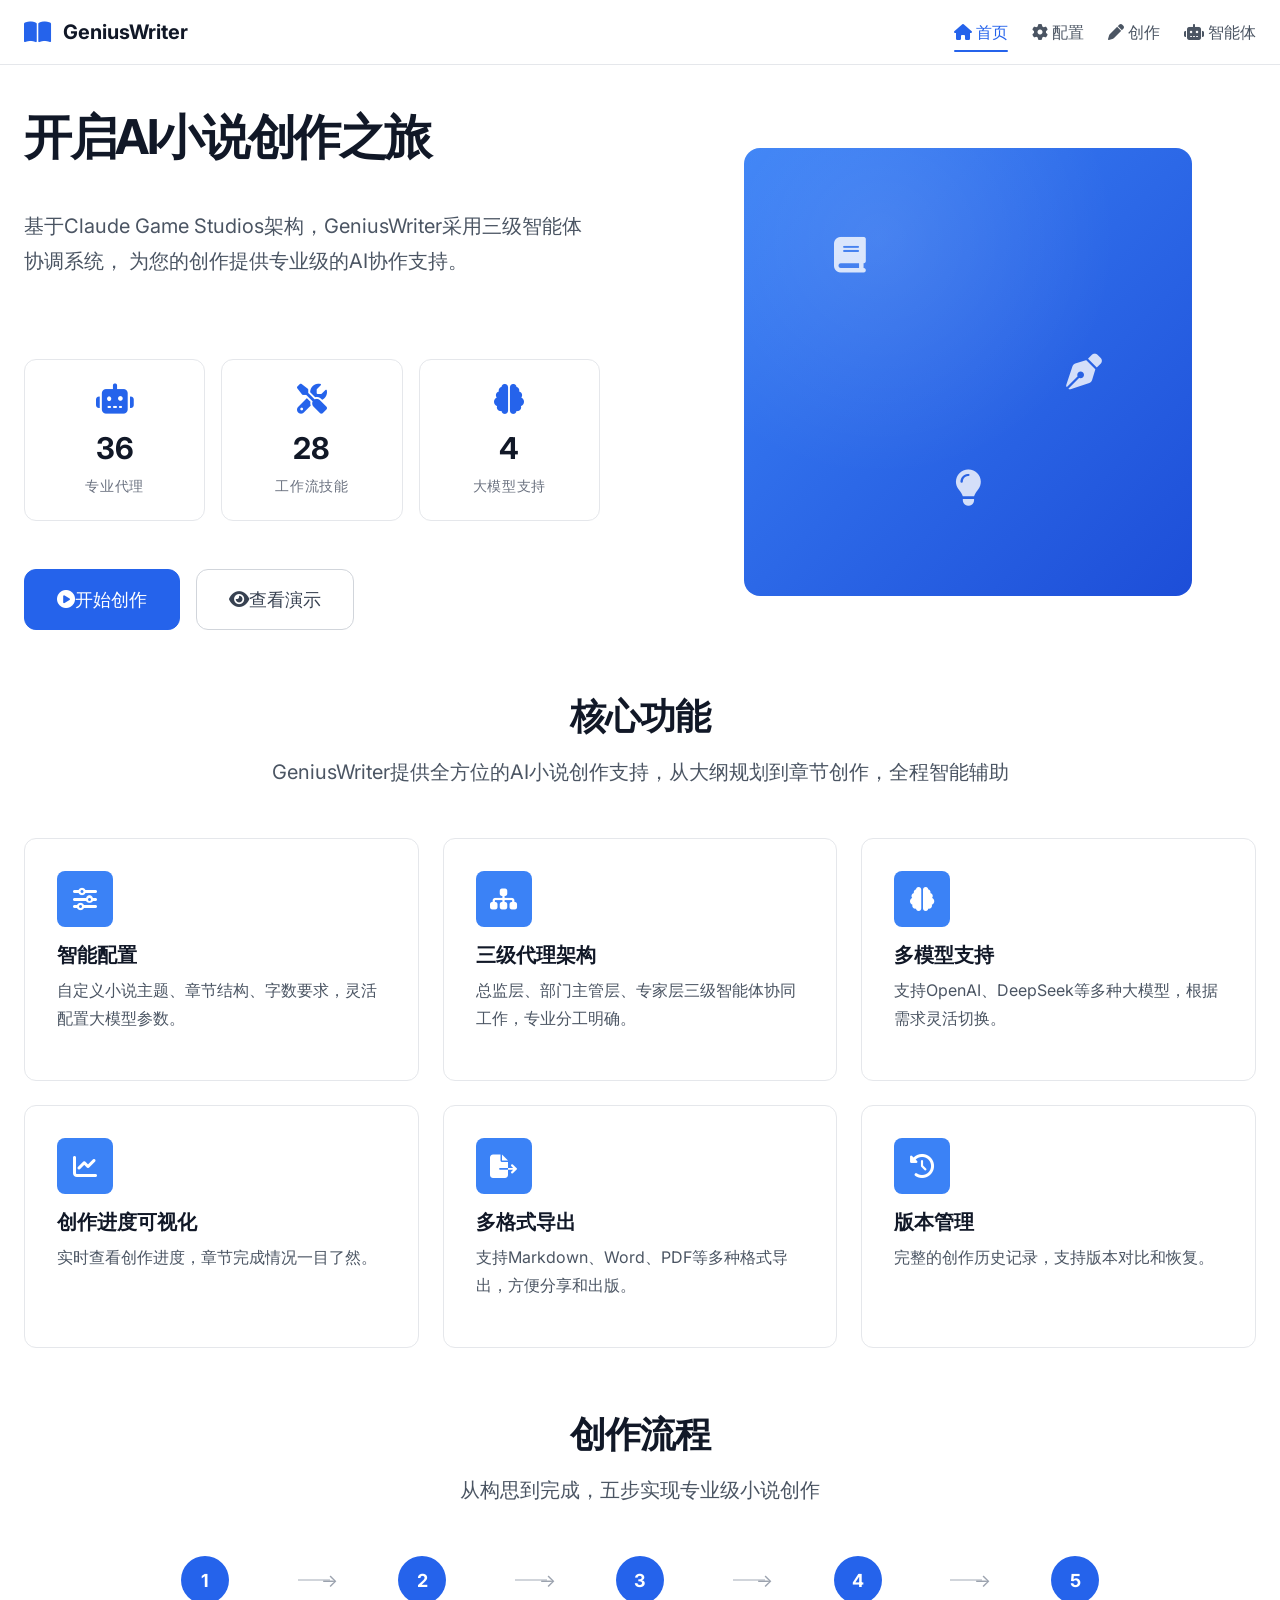
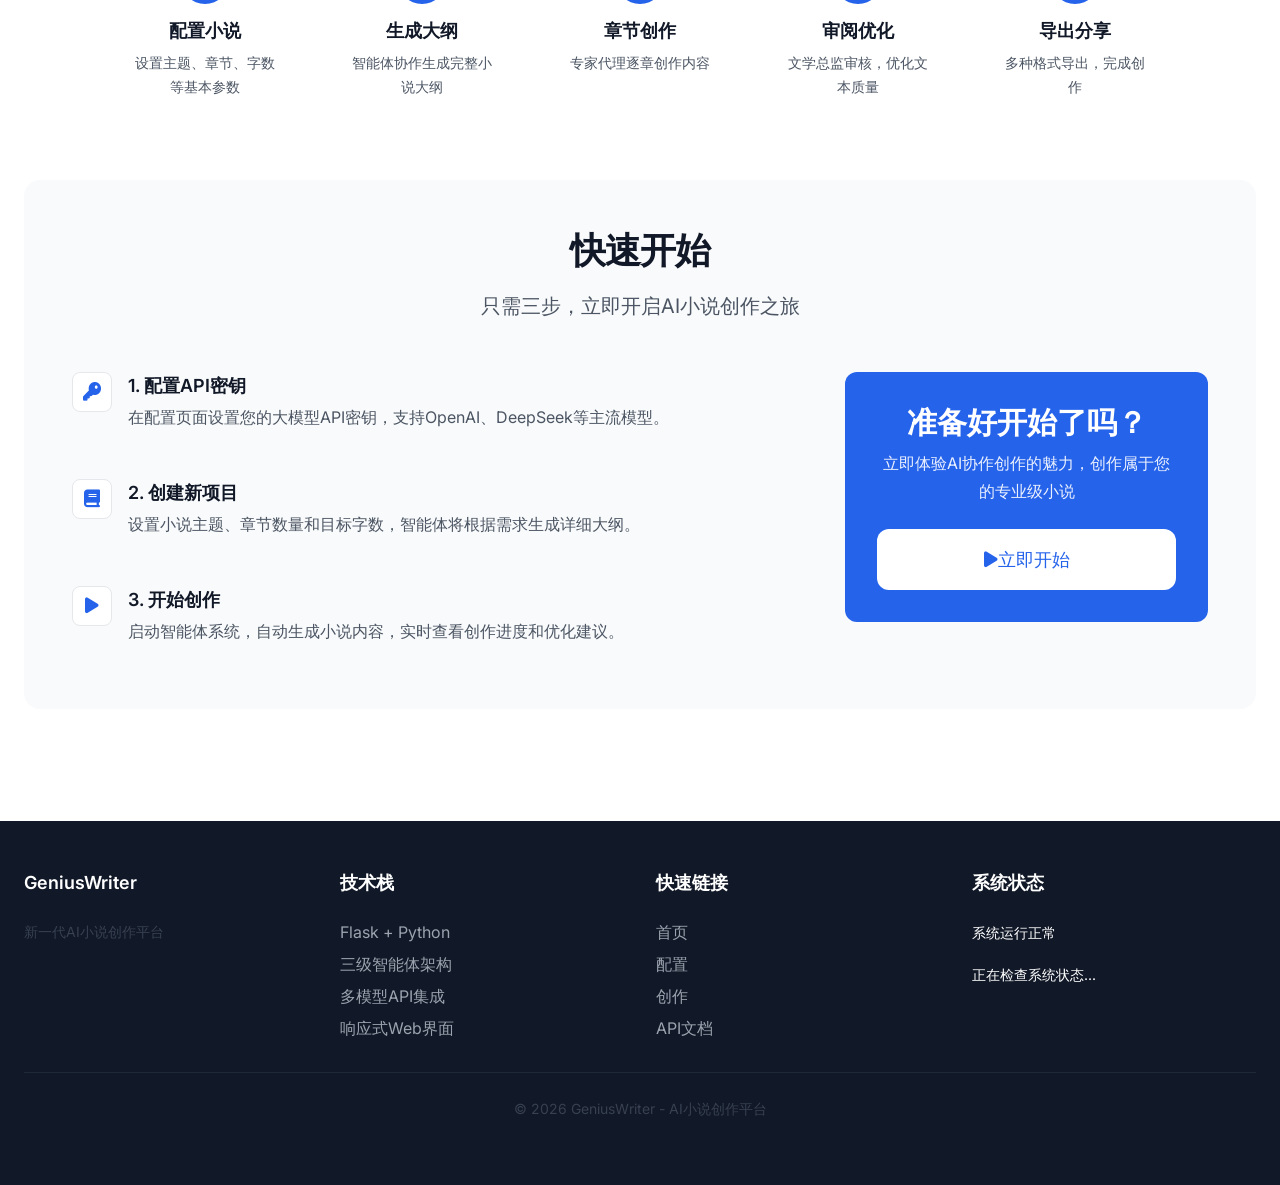
==== commit 988cfc4d: "Update index.html 修改了部分文本" ====
--- a/templates/index.html
+++ b/templates/index.html
@@ -340,7 +340,7 @@
                         GeniusWriter
                     </h4>
                     <p class="text-sm">
-                        基于Claude Game Studios架构的AI小说创作平台
+                        新一代AI小说创作平台
                     </p>
                 </div>
                 
@@ -378,7 +378,7 @@
             
             <div class="footer-bottom">
                 <p class="text-sm">
-                    &copy; 2026 GeniusWriter - AI小说创作平台 | 基于Claude Game Studios架构
+                    &copy; 2026 GeniusWriter - AI小说创作平台
                 </p>
             </div>
         </div>
@@ -387,4 +387,4 @@
     <!-- JavaScript -->
     <script src="/static/js/app.js"></script>
 </body>
-</html>+</html>
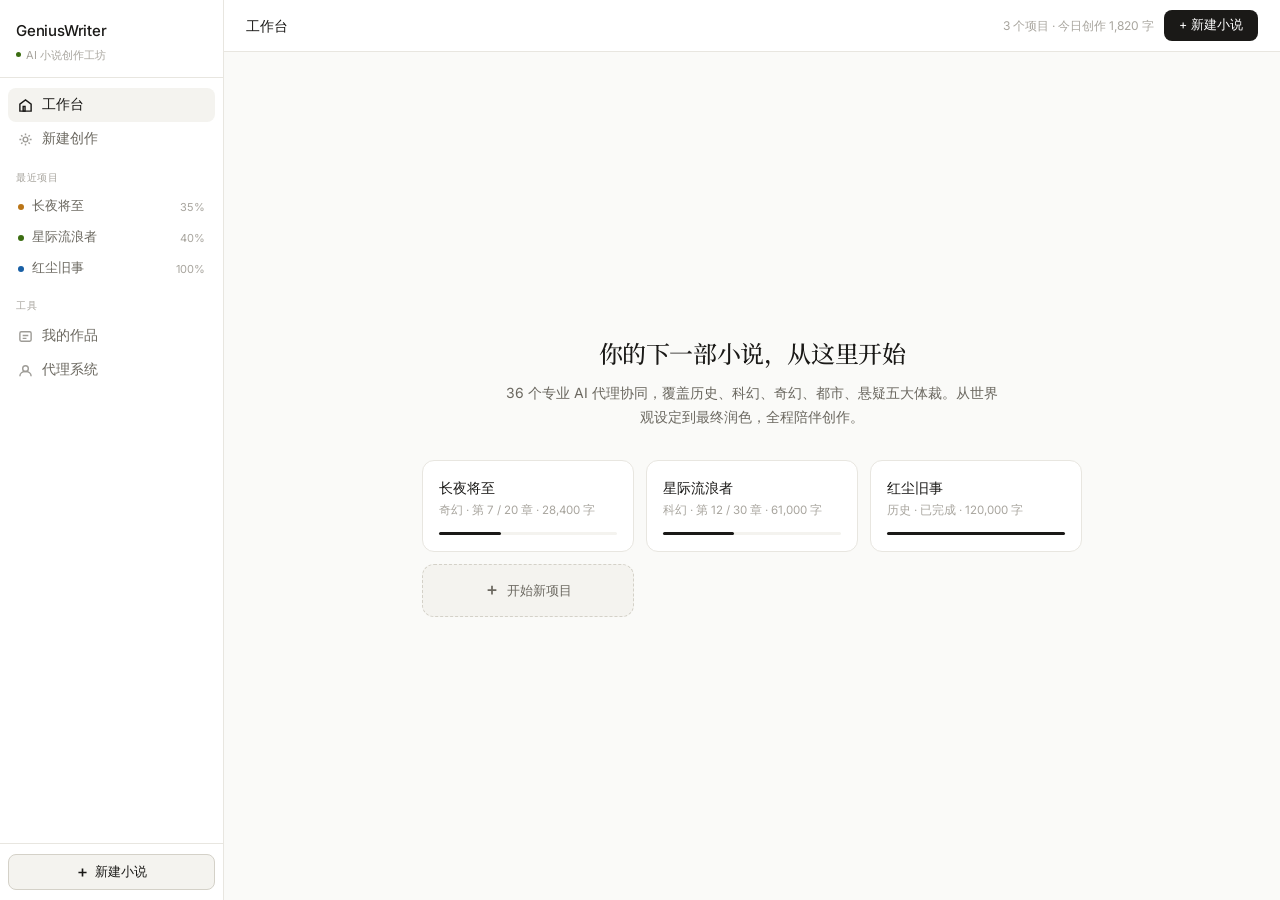
==== commit 9e024b56: "feat: 同步修复后的代码 - 更新app.py：添加重新生成大纲API，修复DeepSeek客户端初始化 - 更新database.py：数据库功能增强 - 添加HuggingFace客户端支持 " ====
--- a/templates/index.html
+++ b/templates/index.html
@@ -1,390 +1,843 @@
 <!DOCTYPE html>
 <html lang="zh-CN">
 <head>
-    <meta charset="UTF-8">
-    <meta name="viewport" content="width=device-width, initial-scale=1.0">
-    <title>GeniusWriter - AI小说创作平台</title>
-    <link rel="stylesheet" href="/static/css/style-clean.css">
-    <link rel="stylesheet" href="https://cdnjs.cloudflare.com/ajax/libs/font-awesome/6.4.0/css/all.min.css">
-    <link rel="preconnect" href="https://fonts.googleapis.com">
-    <link rel="preconnect" href="https://fonts.gstatic.com" crossorigin>
-    <link href="https://fonts.googleapis.com/css2?family=Inter:wght@400;500;600;700&display=swap" rel="stylesheet">
+<meta charset="UTF-8" />
+<meta name="viewport" content="width=device-width, initial-scale=1.0" />
+<title>GeniusWriter — AI 小说创作工坊</title>
+<link rel="preconnect" href="https://fonts.googleapis.com" />
+<link href="https://fonts.googleapis.com/css2?family=Noto+Serif+SC:wght@400;500&family=Inter:wght@400;500&display=swap" rel="stylesheet" />
+<style>
+:root {
+  --bg: #FAFAF8;
+  --surface: #FFFFFF;
+  --surface2: #F4F3EF;
+  --border: #E8E6E0;
+  --border2: #D4D1C8;
+  --text: #1A1917;
+  --text2: #6B6860;
+  --text3: #A8A59E;
+  --accent: #1A1917;
+  --acc-inv: #FFFFFF;
+  --green-bg: #EAF3DE;
+  --green-txt: #3B6D11;
+  --amber-bg: #FAEEDA;
+  --amber-txt: #854F0B;
+  --blue-bg: #E6F1FB;
+  --blue-txt: #185FA5;
+  --r-sm: 6px; --r-md: 8px; --r-lg: 12px;
+}
+*, *::before, *::after { box-sizing: border-box; margin: 0; padding: 0; }
+body {
+  font-family: 'Inter', -apple-system, sans-serif;
+  background: var(--bg); color: var(--text);
+  font-size: 14px; line-height: 1.5;
+  height: 100vh; overflow: hidden;
+}
+.app { display: flex; height: 100vh; }
+
+/* SIDEBAR */
+.sidebar {
+  width: 224px; flex-shrink: 0;
+  background: var(--surface);
+  border-right: 1px solid var(--border);
+  display: flex; flex-direction: column;
+}
+.sidebar-brand { padding: 20px 16px 14px; border-bottom: 1px solid var(--border); }
+.brand-name { font-size: 15px; font-weight: 500; letter-spacing: -0.2px; }
+.brand-tag {
+  margin-top: 4px; font-size: 11px; color: var(--text3);
+  display: flex; align-items: center; gap: 5px;
+}
+.brand-tag::before {
+  content: ''; width: 5px; height: 5px; border-radius: 50%;
+  background: var(--green-txt); display: inline-block;
+}
+.sidebar-nav { flex: 1; padding: 10px 8px; overflow-y: auto; }
+.nav-sec {
+  font-size: 10px; font-weight: 500; color: var(--text3);
+  letter-spacing: 0.7px; text-transform: uppercase;
+  padding: 14px 8px 6px;
+}
+.nav-btn {
+  display: flex; align-items: center; gap: 9px;
+  width: 100%; padding: 8px 10px;
+  border-radius: var(--r-md); border: none; background: none;
+  font-size: 13.5px; color: var(--text2); cursor: pointer;
+  transition: background .1s, color .1s; text-align: left; font-family: inherit;
+}
+.nav-btn:hover { background: var(--surface2); color: var(--text); }
+.nav-btn.active { background: var(--surface2); color: var(--text); font-weight: 500; }
+.nav-btn svg { flex-shrink: 0; opacity: .65; }
+.nav-btn.active svg { opacity: 1; }
+.novel-btn {
+  display: flex; align-items: center; gap: 8px;
+  padding: 7px 10px; border-radius: var(--r-md);
+  font-size: 12.5px; color: var(--text2); cursor: pointer;
+  border: none; background: none; width: 100%; text-align: left;
+  transition: background .1s; font-family: inherit;
+}
+.novel-btn:hover { background: var(--surface2); }
+.ndot { width: 6px; height: 6px; border-radius: 50%; flex-shrink: 0; }
+.dg { background: var(--green-txt); }
+.da { background: #BA7517; }
+.db { background: var(--blue-txt); }
+.novel-btn-pct { font-size: 11px; color: var(--text3); margin-left: auto; }
+.sidebar-footer { padding: 10px 8px; border-top: 1px solid var(--border); }
+.new-btn {
+  display: flex; align-items: center; justify-content: center; gap: 6px;
+  width: 100%; padding: 8px;
+  background: var(--surface2); border: 1px solid var(--border2);
+  border-radius: var(--r-md); font-size: 13px; color: var(--text);
+  cursor: pointer; transition: background .1s; font-family: inherit;
+}
+.new-btn:hover { background: var(--border); }
+
+/* MAIN */
+.main { flex: 1; display: flex; flex-direction: column; overflow: hidden; }
+.topbar {
+  height: 52px; min-height: 52px;
+  background: var(--surface); border-bottom: 1px solid var(--border);
+  display: flex; align-items: center; padding: 0 22px; gap: 10px;
+}
+.topbar-title { font-size: 14px; font-weight: 500; flex: 1; }
+.topbar-meta { font-size: 12px; color: var(--text3); }
+.tbtn {
+  padding: 6px 14px; border-radius: var(--r-md);
+  font-size: 12.5px; border: 1px solid var(--border2);
+  background: none; cursor: pointer; color: var(--text2);
+  transition: background .1s; font-family: inherit;
+}
+.tbtn:hover { background: var(--surface2); }
+.tbtn.pri { background: var(--accent); color: var(--acc-inv); border-color: transparent; }
+.tbtn.pri:hover { opacity: .86; }
+.tag {
+  display: inline-flex; align-items: center;
+  padding: 3px 9px; border-radius: 999px; font-size: 11px;
+  background: var(--surface2); color: var(--text2); border: 1px solid var(--border);
+}
+
+/* SCREENS */
+.screen { display: none; flex: 1; overflow: hidden; }
+.screen.active { display: flex; }
+
+/* HOME */
+.home-wrap {
+  flex: 1; display: flex; flex-direction: column;
+  align-items: center; justify-content: center;
+  padding: 40px; gap: 32px;
+}
+.home-h {
+  font-size: 24px; font-weight: 500; letter-spacing: -0.4px;
+  margin-bottom: 10px; font-family: 'Noto Serif SC', serif;
+}
+.home-sub { font-size: 14px; color: var(--text2); line-height: 1.7; max-width: 500px; }
+.cards-grid {
+  display: grid; grid-template-columns: repeat(auto-fill, minmax(190px, 1fr));
+  gap: 12px; width: 100%; max-width: 660px;
+}
+.nc {
+  background: var(--surface); border: 1px solid var(--border);
+  border-radius: var(--r-lg); padding: 16px; cursor: pointer;
+  transition: border-color .15s;
+}
+.nc:hover { border-color: var(--border2); }
+.nc-title { font-size: 14px; font-weight: 500; margin-bottom: 4px; }
+.nc-meta { font-size: 11.5px; color: var(--text3); }
+.nc-bar { margin-top: 12px; height: 3px; background: var(--surface2); border-radius: 2px; }
+.nc-fill { height: 100%; border-radius: 2px; background: var(--accent); }
+.add-card {
+  background: var(--surface2); border: 1px dashed var(--border2);
+  border-radius: var(--r-lg); padding: 16px;
+  display: flex; align-items: center; justify-content: center;
+  gap: 8px; color: var(--text2); font-size: 13px; cursor: pointer;
+  transition: all .12s;
+}
+.add-card:hover { border-color: var(--text3); color: var(--text); }
+
+/* CONFIG */
+.config-wrap { flex: 1; display: flex; overflow: hidden; }
+.wizard-panel {
+  width: 320px; min-width: 320px;
+  background: var(--surface); border-right: 1px solid var(--border);
+  overflow-y: auto; padding: 22px 18px;
+  display: flex; flex-direction: column;
+}
+.step-track { display: flex; align-items: center; margin-bottom: 6px; }
+.sdot {
+  width: 24px; height: 24px; border-radius: 50%;
+  display: flex; align-items: center; justify-content: center;
+  font-size: 11px; font-weight: 500; flex-shrink: 0; cursor: pointer;
+  transition: all .15s;
+}
+.sdot.done { background: var(--accent); color: var(--acc-inv); }
+.sdot.active { background: var(--surface2); border: 2px solid var(--accent); color: var(--accent); }
+.sdot.idle { background: var(--surface2); border: 1px solid var(--border2); color: var(--text3); }
+.sline { flex: 1; height: 1px; background: var(--border); }
+.sline.done { background: var(--accent); }
+.step-sublabels {
+  display: flex; justify-content: space-between;
+  font-size: 10px; color: var(--text3); margin-bottom: 22px;
+}
+.ssl { width: 24px; text-align: center; }
+.ssl.active { color: var(--text); font-weight: 500; }
+.fg { margin-bottom: 16px; }
+.flabel { display: block; font-size: 12px; font-weight: 500; color: var(--text2); margin-bottom: 6px; }
+.fi {
+  width: 100%; padding: 8px 10px; font-size: 13px;
+  border: 1px solid var(--border2); border-radius: var(--r-md);
+  background: var(--surface); color: var(--text); outline: none; font-family: inherit;
+}
+.fi:focus { border-color: var(--text3); }
+.fta {
+  width: 100%; padding: 9px 10px; font-size: 13px;
+  border: 1px solid var(--border2); border-radius: var(--r-md);
+  background: var(--surface); color: var(--text);
+  resize: vertical; min-height: 80px; font-family: inherit; outline: none; line-height: 1.6;
+}
+.fta:focus { border-color: var(--text3); }
+.gg { display: grid; grid-template-columns: repeat(3, 1fr); gap: 6px; }
+.gchip {
+  padding: 7px 4px; text-align: center; font-size: 12px;
+  border: 1px solid var(--border2); border-radius: var(--r-md);
+  cursor: pointer; color: var(--text2); background: none;
+  transition: all .1s; font-family: inherit;
+}
+.gchip:hover { border-color: var(--text3); color: var(--text); }
+.gchip.sel { background: var(--accent); color: var(--acc-inv); border-color: transparent; }
+.sopts { display: flex; flex-direction: column; gap: 6px; }
+.sopt {
+  padding: 9px 12px; text-align: left; font-size: 12.5px;
+  border: 1px solid var(--border2); border-radius: var(--r-md);
+  cursor: pointer; color: var(--text2); background: none;
+  transition: all .1s; width: 100%; font-family: inherit;
+}
+.sopt:hover { border-color: var(--text3); }
+.sopt.sel { border: 2px solid var(--accent); color: var(--text); background: var(--surface2); }
+.sopt-main { font-weight: 500; font-size: 13px; }
+.sopt-sub { font-size: 11px; color: var(--text3); margin-top: 2px; }
+.range-row { display: flex; align-items: center; gap: 10px; }
+.range-row input[type=range] { flex: 1; }
+.rv { font-size: 13px; font-weight: 500; min-width: 44px; text-align: right; }
+.pbox { background: var(--surface2); border-radius: var(--r-md); padding: 12px 14px; margin-top: 4px; }
+.pbox-num { font-size: 22px; font-weight: 500; }
+.pbox-lbl { font-size: 11px; color: var(--text3); margin-top: 2px; }
+.mopts { display: flex; flex-direction: column; gap: 7px; }
+.mopt {
+  display: flex; align-items: center; justify-content: space-between;
+  padding: 10px 12px; border-radius: var(--r-md);
+  border: 1px solid var(--border2); cursor: pointer;
+  background: none; width: 100%; text-align: left; font-family: inherit;
+  transition: border-color .1s;
+}
+.mopt:hover { border-color: var(--text3); }
+.mopt.sel { border: 2px solid var(--accent); background: var(--surface2); }
+.mopt-name { font-size: 13px; font-weight: 500; }
+.mopt-desc { font-size: 11px; color: var(--text3); margin-top: 2px; }
+.mopt-badge { padding: 2px 8px; border-radius: 999px; font-size: 10px; background: var(--blue-bg); color: var(--blue-txt); }
+.wfooter { margin-top: auto; padding-top: 16px; border-top: 1px solid var(--border); display: flex; gap: 8px; }
+.wbtn { flex: 1; padding: 10px; font-size: 13px; border-radius: var(--r-md); cursor: pointer; font-family: inherit; }
+.wbtn.sec { border: 1px solid var(--border2); background: none; color: var(--text2); }
+.wbtn.sec:hover { background: var(--surface2); }
+.wbtn.pri { background: var(--accent); color: var(--acc-inv); border: none; }
+.wbtn.pri:hover { opacity: .86; }
+.config-preview { flex: 1; overflow-y: auto; padding: 22px; display: flex; flex-direction: column; gap: 14px; }
+
+/* CARDS & SHARED */
+.card { background: var(--surface); border: 1px solid var(--border); border-radius: var(--r-lg); }
+.card-header {
+  padding: 13px 16px; border-bottom: 1px solid var(--border);
+  display: flex; align-items: center; gap: 10px;
+}
+.card-title { font-size: 13.5px; font-weight: 500; flex: 1; }
+.ch-row {
+  display: flex; align-items: center; gap: 10px;
+  padding: 10px 16px; border-bottom: 1px solid var(--border);
+  cursor: pointer; transition: background .1s;
+}
+.ch-row:last-child { border-bottom: none; }
+.ch-row:hover { background: var(--surface2); }
+.ch-row.active { background: var(--surface2); }
+.ch-num { font-size: 11px; color: var(--text3); font-weight: 500; min-width: 22px; }
+.ch-info { flex: 1; }
+.ch-name { font-size: 13px; }
+.ch-sum { font-size: 11px; color: var(--text3); margin-top: 2px; }
+.chs { font-size: 10px; padding: 3px 8px; border-radius: 999px; font-weight: 500; white-space: nowrap; }
+.cs-done { background: var(--green-bg); color: var(--green-txt); }
+.cs-writing { background: var(--amber-bg); color: var(--amber-txt); }
+.cs-todo { background: var(--surface2); color: var(--text3); border: 1px solid var(--border); }
+.prog { background: var(--surface); border: 1px solid var(--border); border-radius: var(--r-lg); padding: 16px; }
+.prog-header { display: flex; justify-content: space-between; align-items: center; margin-bottom: 10px; }
+.prog-title { font-size: 13px; font-weight: 500; }
+.prog-pct { font-size: 13px; color: var(--text2); }
+.prog-track { height: 4px; background: var(--surface2); border-radius: 2px; overflow: hidden; }
+.prog-fill { height: 100%; border-radius: 2px; background: var(--accent); transition: width .5s ease; }
+.prog-stats { display: flex; gap: 24px; margin-top: 12px; }
+.ps-val { font-size: 18px; font-weight: 500; }
+.ps-lbl { font-size: 11px; color: var(--text3); margin-top: 1px; }
+.agents-strip {
+  background: var(--surface); border: 1px solid var(--border);
+  border-radius: var(--r-lg); padding: 12px 16px;
+  display: flex; align-items: center; gap: 12px;
+}
+.agents-lbl { font-size: 11.5px; color: var(--text3); white-space: nowrap; }
+.chips { display: flex; flex-wrap: wrap; gap: 6px; }
+.chip {
+  display: flex; align-items: center; gap: 5px;
+  padding: 4px 10px; border-radius: 999px; font-size: 11px;
+  border: 1px solid var(--border); color: var(--text2);
+}
+.chip.on { background: var(--green-bg); color: var(--green-txt); border-color: #97C459; }
+.chipdot { width: 5px; height: 5px; border-radius: 50%; background: currentColor; animation: blink 1.4s infinite; }
+@keyframes blink { 0%,100%{opacity:1} 50%{opacity:.2} }
+
+/* WRITING */
+.writing-wrap { flex: 1; display: flex; overflow: hidden; }
+.ch-list {
+  width: 250px; min-width: 250px;
+  background: var(--surface); border-right: 1px solid var(--border);
+  display: flex; flex-direction: column; overflow: hidden;
+}
+.ch-list-hdr { padding: 12px 14px; border-bottom: 1px solid var(--border); font-size: 12px; font-weight: 500; color: var(--text2); }
+.ch-list-body { flex: 1; overflow-y: auto; }
+.ch-list-ftr { padding: 10px; border-top: 1px solid var(--border); }
+.workspace { flex: 1; overflow-y: auto; padding: 20px; display: flex; flex-direction: column; gap: 14px; }
+.chv { background: var(--surface); border: 1px solid var(--border); border-radius: var(--r-lg); overflow: hidden; }
+.chv-hdr { padding: 14px 18px; border-bottom: 1px solid var(--border); display: flex; align-items: flex-start; gap: 12px; }
+.chv-title { font-size: 15px; font-weight: 500; font-family: 'Noto Serif SC', serif; flex: 1; }
+.chv-meta { font-size: 11px; color: var(--text3); margin-top: 4px; }
+.chv-body { padding: 20px 22px; font-size: 14px; color: var(--text2); line-height: 2; min-height: 200px; font-family: 'Noto Serif SC', Georgia, serif; }
+.chv-ph { font-size: 13px; color: var(--text3); font-style: italic; font-family: 'Inter', sans-serif; }
+
+/* RIGHT PANEL */
+.rp {
+  width: 330px; min-width: 330px;
+  background: var(--surface); border-left: 1px solid var(--border);
+  display: flex; flex-direction: column; overflow: hidden;
+}
+.rtabs { display: flex; border-bottom: 1px solid var(--border); padding: 0 14px; }
+.rtab {
+  font-size: 12px; padding: 11px 14px;
+  border-bottom: 2px solid transparent; cursor: pointer; color: var(--text3);
+  background: none; border-left: none; border-right: none; border-top: none;
+  transition: color .1s; font-family: inherit;
+}
+.rtab.active { color: var(--text); border-bottom-color: var(--accent); }
+.rtab:hover:not(.active) { color: var(--text2); }
+.rp-body { flex: 1; overflow-y: auto; padding: 16px; display: flex; flex-direction: column; gap: 14px; }
+.tp { display: none; flex-direction: column; gap: 14px; }
+.tp.active { display: flex; }
+.rlbl { font-size: 11px; color: var(--text3); margin-bottom: 5px; }
+.rtext { font-size: 13px; color: var(--text2); line-height: 1.6; }
+.rdiv { height: 1px; background: var(--border); }
+.gen-btn {
+  width: 100%; padding: 11px;
+  background: var(--accent); color: var(--acc-inv);
+  border: none; border-radius: var(--r-md);
+  font-size: 13.5px; font-weight: 500; cursor: pointer;
+  display: flex; align-items: center; justify-content: center; gap: 8px;
+  font-family: inherit; transition: opacity .12s;
+}
+.gen-btn:hover { opacity: .86; }
+.gen-btn:disabled { opacity: .4; cursor: not-allowed; }
+.mr { display: flex; align-items: center; gap: 8px; }
+.mr label { font-size: 12px; color: var(--text2); flex: 1; }
+.mr input[type=range] { flex: 1; }
+.mrv { font-size: 12px; font-weight: 500; min-width: 34px; text-align: right; }
+.char-card { padding: 11px 12px; border: 1px solid var(--border); border-radius: var(--r-md); }
+.char-name { font-size: 13px; font-weight: 500; }
+.char-role { font-size: 11px; color: var(--text3); margin-top: 2px; }
+.char-desc { font-size: 12px; color: var(--text2); margin-top: 7px; line-height: 1.5; }
+.log-wrap { border-top: 1px solid var(--border); max-height: 170px; overflow-y: auto; padding: 10px 14px; }
+.log-hdr { font-size: 11px; font-weight: 500; color: var(--text3); margin-bottom: 7px; }
+.lentry {
+  font-size: 11px; color: var(--text2); padding: 4px 0;
+  display: flex; gap: 8px; align-items: baseline;
+  border-bottom: 1px solid var(--border); line-height: 1.4;
+}
+.lentry:last-child { border-bottom: none; }
+.lt { color: var(--text3); flex-shrink: 0; }
+.la { color: var(--blue-txt); }
+.chkrow { display: flex; align-items: center; gap: 8px; font-size: 12.5px; color: var(--text2); cursor: pointer; }
+.chkrow input { width: 14px; height: 14px; }
+@keyframes spin { to { transform: rotate(360deg); } }
+.spinner {
+  width: 13px; height: 13px; border-radius: 50%;
+  border: 2px solid transparent; border-top-color: currentColor;
+  animation: spin .75s linear infinite;
+}
+</style>
 </head>
 <body>
-    <!-- 导航栏 -->
-    <nav class="navbar">
-        <div class="navbar-container">
-            <a href="/" class="navbar-logo">
-                <i class="fas fa-book-open navbar-logo-icon"></i>
-                <span>GeniusWriter</span>
-            </a>
-            <div class="navbar-nav">
-                <a href="/" class="nav-link active">
-                    <i class="fas fa-home"></i>
-                    <span class="sm-hidden">首页</span>
-                </a>
-                <a href="/config" class="nav-link">
-                    <i class="fas fa-cog"></i>
-                    <span class="sm-hidden">配置</span>
-                </a>
-                <a href="/writing" class="nav-link">
-                    <i class="fas fa-pen"></i>
-                    <span class="sm-hidden">创作</span>
-                </a>
-                <a href="#" id="agent-toggle" class="nav-link">
-                    <i class="fas fa-robot"></i>
-                    <span class="sm-hidden">智能体</span>
-                </a>
-            </div>
+<div class="app" id="app">
+
+  <!-- SIDEBAR -->
+  <div class="sidebar">
+    <div class="sidebar-brand">
+      <div class="brand-name">GeniusWriter</div>
+      <div class="brand-tag">AI 小说创作工坊</div>
+    </div>
+    <div class="sidebar-nav">
+      <button class="nav-btn active" onclick="go('home')">
+        <svg width="15" height="15" viewBox="0 0 16 16" fill="none" stroke="currentColor" stroke-width="1.5">
+          <path d="M2 6.5L8 2l6 4.5V14H2V6.5z"/><rect x="5.5" y="9" width="2" height="5"/>
+        </svg>工作台
+      </button>
+      <button class="nav-btn" onclick="go('config')">
+        <svg width="15" height="15" viewBox="0 0 16 16" fill="none" stroke="currentColor" stroke-width="1.5">
+          <circle cx="8" cy="8" r="2.5"/><path d="M8 1.5v2M8 12.5v2M1.5 8h2M12.5 8h2M3.4 3.4l1.4 1.4M11.2 11.2l1.4 1.4M3.4 12.6l1.4-1.4M11.2 4.8l1.4-1.4"/>
+        </svg>新建创作
+      </button>
+      <div class="nav-sec">最近项目</div>
+      <button class="novel-btn" onclick="go('writing')">
+        <div class="ndot da"></div>长夜将至<span class="novel-btn-pct">35%</span>
+      </button>
+      <button class="novel-btn">
+        <div class="ndot dg"></div>星际流浪者<span class="novel-btn-pct">40%</span>
+      </button>
+      <button class="novel-btn">
+        <div class="ndot db"></div>红尘旧事<span class="novel-btn-pct">100%</span>
+      </button>
+      <div class="nav-sec">工具</div>
+      <button class="nav-btn">
+        <svg width="15" height="15" viewBox="0 0 16 16" fill="none" stroke="currentColor" stroke-width="1.5">
+          <rect x="2" y="3" width="12" height="10" rx="1.5"/><path d="M5 7h6M5 10h4"/>
+        </svg>我的作品
+      </button>
+      <button class="nav-btn">
+        <svg width="15" height="15" viewBox="0 0 16 16" fill="none" stroke="currentColor" stroke-width="1.5">
+          <circle cx="8" cy="6" r="3"/><path d="M2 14c0-3 2.7-5 6-5s6 2 6 5"/>
+        </svg>代理系统
+      </button>
+    </div>
+    <div class="sidebar-footer">
+      <button class="new-btn" onclick="go('config')">
+        <svg width="13" height="13" viewBox="0 0 16 16" fill="none" stroke="currentColor" stroke-width="2"><path d="M8 3v10M3 8h10"/></svg>
+        新建小说
+      </button>
+    </div>
+  </div>
+
+  <!-- MAIN -->
+  <div class="main">
+
+    <!-- HOME SCREEN -->
+    <div class="screen active" id="sc-home" style="flex-direction:column;">
+      <div class="topbar">
+        <div class="topbar-title">工作台</div>
+        <div class="topbar-meta">3 个项目 · 今日创作 1,820 字</div>
+        <button class="tbtn pri" onclick="go('config')">+ 新建小说</button>
+      </div>
+      <div class="home-wrap">
+        <div style="text-align:center;max-width:520px">
+          <div class="home-h">你的下一部小说，从这里开始</div>
+          <div class="home-sub">36 个专业 AI 代理协同，覆盖历史、科幻、奇幻、都市、悬疑五大体裁。从世界观设定到最终润色，全程陪伴创作。</div>
         </div>
-    </nav>
-
-    <!-- 智能体面板（默认隐藏） -->
-    <div id="agent-panel" class="agent-panel hidden">
-        <div class="card">
-            <div class="card-header">
-                <div class="flex items-center justify-between">
-                    <h3 class="mb-0">
-                        <i class="fas fa-users mr-2"></i>
-                        智能体协调系统
-                    </h3>
-                    <button id="close-panel" class="btn btn-icon">
-                        <i class="fas fa-times"></i>
-                    </button>
-                </div>
-            </div>
-            <div class="card-body">
-                <div class="space-y-6">
-                    <div class="agent-tier">
-                        <h4 class="flex items-center">
-                            <i class="fas fa-crown mr-2"></i>
-                            总监层 (Tier 1)
-                        </h4>
-                        <div class="features-grid mt-4" id="tier1-agents">
-                            <!-- 通过JS动态加载 -->
-                        </div>
-                    </div>
-                    <div class="agent-tier">
-                        <h4 class="flex items-center">
-                            <i class="fas fa-user-tie mr-2"></i>
-                            部门主管层 (Tier 2)
-                        </h4>
-                        <div class="features-grid mt-4" id="tier2-agents">
-                            <!-- 通过JS动态加载 -->
-                        </div>
-                    </div>
-                    <div class="agent-tier">
-                        <h4 class="flex items-center">
-                            <i class="fas fa-user-graduate mr-2"></i>
-                            专家层 (Tier 3)
-                        </h4>
-                        <div class="features-grid mt-4" id="tier3-agents">
-                            <!-- 通过JS动态加载 -->
-                        </div>
-                    </div>
-                </div>
-            </div>
+        <div class="cards-grid">
+          <div class="nc" onclick="go('writing')">
+            <div class="nc-title">长夜将至</div>
+            <div class="nc-meta">奇幻 · 第 7 / 20 章 · 28,400 字</div>
+            <div class="nc-bar"><div class="nc-fill" style="width:35%"></div></div>
+          </div>
+          <div class="nc">
+            <div class="nc-title">星际流浪者</div>
+            <div class="nc-meta">科幻 · 第 12 / 30 章 · 61,000 字</div>
+            <div class="nc-bar"><div class="nc-fill" style="width:40%"></div></div>
+          </div>
+          <div class="nc">
+            <div class="nc-title">红尘旧事</div>
+            <div class="nc-meta">历史 · 已完成 · 120,000 字</div>
+            <div class="nc-bar"><div class="nc-fill" style="width:100%"></div></div>
+          </div>
+          <div class="add-card" onclick="go('config')">
+            <svg width="14" height="14" viewBox="0 0 16 16" fill="none" stroke="currentColor" stroke-width="2"><path d="M8 3v10M3 8h10"/></svg>
+            开始新项目
+          </div>
         </div>
+      </div>
     </div>
 
-    <!-- 主内容 -->
-    <main class="main-content">
-        <div class="container">
-            <!-- 英雄区域 -->
-            <section class="hero">
-                <div class="hero-content fade-in">
-                    <h1 class="hero-title">
-                        开启AI小说创作之旅
-                    </h1>
-                    <p class="hero-description lead">
-                        基于Claude Game Studios架构，GeniusWriter采用三级智能体协调系统，
-                        为您的创作提供专业级的AI协作支持。
-                    </p>
-                    
-                    <div class="hero-stats">
-                        <div class="stat-card">
-                            <i class="fas fa-robot stat-icon"></i>
-                            <div class="stat-number" id="agent-count">36</div>
-                            <div class="stat-label">专业代理</div>
-                        </div>
-                        <div class="stat-card">
-                            <i class="fas fa-tools stat-icon"></i>
-                            <div class="stat-number" id="skill-count">28</div>
-                            <div class="stat-label">工作流技能</div>
-                        </div>
-                        <div class="stat-card">
-                            <i class="fas fa-brain stat-icon"></i>
-                            <div class="stat-number" id="model-count">4</div>
-                            <div class="stat-label">大模型支持</div>
-                        </div>
-                    </div>
-                    
-                    <div class="hero-actions">
-                        <a href="/config" class="btn btn-primary btn-lg">
-                            <i class="fas fa-play-circle mr-2"></i>
-                            开始创作
-                        </a>
-                        <a href="#" id="demo-btn" class="btn btn-secondary btn-lg">
-                            <i class="fas fa-eye mr-2"></i>
-                            查看演示
-                        </a>
-                    </div>
-                </div>
-                
-                <div class="hero-visual fade-in">
-                    <div class="hero-illustration">
-                        <i class="fas fa-book"></i>
-                        <i class="fas fa-pen-nib"></i>
-                        <i class="fas fa-lightbulb"></i>
-                    </div>
-                </div>
-            </section>
-
-            <!-- 核心功能 -->
-            <section class="section">
-                <div class="section-header">
-                    <h2 class="section-title">
-                        核心功能
-                    </h2>
-                    <p class="section-description">
-                        GeniusWriter提供全方位的AI小说创作支持，从大纲规划到章节创作，全程智能辅助
-                    </p>
-                </div>
-                
-                <div class="features-grid">
-                    <div class="feature-card">
-                        <div class="feature-icon">
-                            <i class="fas fa-sliders-h"></i>
-                        </div>
-                        <h3 class="feature-title">智能配置</h3>
-                        <p class="feature-description">
-                            自定义小说主题、章节结构、字数要求，灵活配置大模型参数。
-                        </p>
-                    </div>
-                    
-                    <div class="feature-card">
-                        <div class="feature-icon">
-                            <i class="fas fa-sitemap"></i>
-                        </div>
-                        <h3 class="feature-title">三级代理架构</h3>
-                        <p class="feature-description">
-                            总监层、部门主管层、专家层三级智能体协同工作，专业分工明确。
-                        </p>
-                    </div>
-                    
-                    <div class="feature-card">
-                        <div class="feature-icon">
-                            <i class="fas fa-brain"></i>
-                        </div>
-                        <h3 class="feature-title">多模型支持</h3>
-                        <p class="feature-description">
-                            支持OpenAI、DeepSeek等多种大模型，根据需求灵活切换。
-                        </p>
-                    </div>
-                    
-                    <div class="feature-card">
-                        <div class="feature-icon">
-                            <i class="fas fa-chart-line"></i>
-                        </div>
-                        <h3 class="feature-title">创作进度可视化</h3>
-                        <p class="feature-description">
-                            实时查看创作进度，章节完成情况一目了然。
-                        </p>
-                    </div>
-                    
-                    <div class="feature-card">
-                        <div class="feature-icon">
-                            <i class="fas fa-file-export"></i>
-                        </div>
-                        <h3 class="feature-title">多格式导出</h3>
-                        <p class="feature-description">
-                            支持Markdown、Word、PDF等多种格式导出，方便分享和出版。
-                        </p>
-                    </div>
-                    
-                    <div class="feature-card">
-                        <div class="feature-icon">
-                            <i class="fas fa-history"></i>
-                        </div>
-                        <h3 class="feature-title">版本管理</h3>
-                        <p class="feature-description">
-                            完整的创作历史记录，支持版本对比和恢复。
-                        </p>
-                    </div>
-                </div>
-            </section>
-
-            <!-- 创作流程 -->
-            <section class="section">
-                <div class="section-header">
-                    <h2 class="section-title">
-                        创作流程
-                    </h2>
-                    <p class="section-description">
-                        从构思到完成，五步实现专业级小说创作
-                    </p>
-                </div>
-                
-                <div class="workflow-steps">
-                    <div class="workflow-step">
-                        <div class="step-number">1</div>
-                        <h3 class="step-title">配置小说</h3>
-                        <p class="step-description">设置主题、章节、字数等基本参数</p>
-                    </div>
-                    
-                    <div class="workflow-connector"></div>
-                    
-                    <div class="workflow-step">
-                        <div class="step-number">2</div>
-                        <h3 class="step-title">生成大纲</h3>
-                        <p class="step-description">智能体协作生成完整小说大纲</p>
-                    </div>
-                    
-                    <div class="workflow-connector"></div>
-                    
-                    <div class="workflow-step">
-                        <div class="step-number">3</div>
-                        <h3 class="step-title">章节创作</h3>
-                        <p class="step-description">专家代理逐章创作内容</p>
-                    </div>
-                    
-                    <div class="workflow-connector"></div>
-                    
-                    <div class="workflow-step">
-                        <div class="step-number">4</div>
-                        <h3 class="step-title">审阅优化</h3>
-                        <p class="step-description">文学总监审核，优化文本质量</p>
-                    </div>
-                    
-                    <div class="workflow-connector"></div>
-                    
-                    <div class="workflow-step">
-                        <div class="step-number">5</div>
-                        <h3 class="step-title">导出分享</h3>
-                        <p class="step-description">多种格式导出，完成创作</p>
-                    </div>
-                </div>
-            </section>
-
-            <!-- 快速开始 -->
-            <section class="quick-start">
-                <div class="section-header">
-                    <h2 class="section-title">
-                        快速开始
-                    </h2>
-                    <p class="section-description">
-                        只需三步，立即开启AI小说创作之旅
-                    </p>
-                </div>
-                
-                <div class="quick-start-content">
-                    <div class="instructions">
-                        <div class="instruction">
-                            <div class="instruction-icon">
-                                <i class="fas fa-key"></i>
-                            </div>
-                            <div class="instruction-content">
-                                <h4 class="instruction-title">1. 配置API密钥</h4>
-                                <p class="instruction-description">
-                                    在配置页面设置您的大模型API密钥，支持OpenAI、DeepSeek等主流模型。
-                                </p>
-                            </div>
-                        </div>
-                        
-                        <div class="instruction">
-                            <div class="instruction-icon">
-                                <i class="fas fa-book"></i>
-                            </div>
-                            <div class="instruction-content">
-                                <h4 class="instruction-title">2. 创建新项目</h4>
-                                <p class="instruction-description">
-                                    设置小说主题、章节数量和目标字数，智能体将根据需求生成详细大纲。
-                                </p>
-                            </div>
-                        </div>
-                        
-                        <div class="instruction">
-                            <div class="instruction-icon">
-                                <i class="fas fa-play"></i>
-                            </div>
-                            <div class="instruction-content">
-                                <h4 class="instruction-title">3. 开始创作</h4>
-                                <p class="instruction-description">
-                                    启动智能体系统，自动生成小说内容，实时查看创作进度和优化建议。
-                                </p>
-                            </div>
-                        </div>
-                    </div>
-                    
-                    <div class="cta-box">
-                        <h3 class="cta-title">准备好开始了吗？</h3>
-                        <p class="cta-description">
-                            立即体验AI协作创作的魅力，创作属于您的专业级小说
-                        </p>
-                        <a href="/config" class="btn cta-button btn-lg">
-                            <i class="fas fa-play mr-2"></i>
-                            立即开始
-                        </a>
-                    </div>
-                </div>
-            </section>
+    <!-- CONFIG SCREEN -->
+    <div class="screen" id="sc-config" style="flex-direction:column;">
+      <div class="topbar">
+        <button class="tbtn" onclick="go('home')">← 返回</button>
+        <div class="topbar-title">新建小说</div>
+        <div class="topbar-meta" id="step-top">步骤 1 / 4 · 基本信息</div>
+      </div>
+      <div class="config-wrap">
+        <div class="wizard-panel">
+          <div class="step-track">
+            <div class="sdot done" id="sd1">1</div><div class="sline" id="sl1"></div>
+            <div class="sdot idle" id="sd2">2</div><div class="sline" id="sl2"></div>
+            <div class="sdot idle" id="sd3">3</div><div class="sline" id="sl3"></div>
+            <div class="sdot idle" id="sd4">4</div>
+          </div>
+          <div class="step-sublabels">
+            <span class="ssl active" id="ssl1">基本</span>
+            <span class="ssl" id="ssl2">体裁</span>
+            <span class="ssl" id="ssl3">结构</span>
+            <span class="ssl" id="ssl4">模型</span>
+          </div>
+
+          <div id="step1">
+            <div class="fg"><label class="flabel">小说标题</label><input class="fi" placeholder="给你的故事起个名字…" id="inp-title" oninput="updPrev()" /></div>
+            <div class="fg"><label class="flabel">作者</label><input class="fi" placeholder="笔名或真名" value="匿名" /></div>
+            <div class="fg"><label class="flabel">故事简介</label><textarea class="fta" placeholder="主角是谁？面临什么困境？故事走向大致如何…"></textarea></div>
+            <div class="fg"><label class="flabel">核心主题（可选）</label><input class="fi" placeholder="例如：权力、救赎、成长…" /></div>
+          </div>
+
+          <div id="step2" style="display:none">
+            <div class="fg">
+              <label class="flabel">选择体裁</label>
+              <div class="gg">
+                <button class="gchip sel" onclick="selG(this)">奇幻</button>
+                <button class="gchip" onclick="selG(this)">历史</button>
+                <button class="gchip" onclick="selG(this)">科幻</button>
+                <button class="gchip" onclick="selG(this)">都市</button>
+                <button class="gchip" onclick="selG(this)">悬疑</button>
+                <button class="gchip" onclick="selG(this)">武侠</button>
+                <button class="gchip" onclick="selG(this)">言情</button>
+                <button class="gchip" onclick="selG(this)">玄幻</button>
+                <button class="gchip" onclick="selG(this)">军事</button>
+              </div>
+            </div>
+            <div class="fg" style="margin-top:18px">
+              <label class="flabel">写作风格</label>
+              <div class="sopts">
+                <button class="sopt sel" onclick="selS(this)"><div class="sopt-main">网络文学</div><div class="sopt-sub">节奏快，情节紧凑，强调爽点</div></button>
+                <button class="sopt" onclick="selS(this)"><div class="sopt-main">文学性</div><div class="sopt-sub">注重语言质感与人物内心</div></button>
+                <button class="sopt" onclick="selS(this)"><div class="sopt-main">通俗性</div><div class="sopt-sub">故事性强，易读易懂</div></button>
+              </div>
+            </div>
+          </div>
+
+          <div id="step3" style="display:none">
+            <div class="fg">
+              <label class="flabel">章节数量</label>
+              <div class="range-row">
+                <input type="range" min="5" max="100" value="20" id="rng-ch" oninput="document.getElementById('v-ch').textContent=this.value+'章';calcTotal();" />
+                <span class="rv" id="v-ch">20 章</span>
+              </div>
+            </div>
+            <div class="fg">
+              <label class="flabel">每章字数目标</label>
+              <div class="range-row">
+                <input type="range" min="1000" max="8000" step="500" value="3000" id="rng-wpc" oninput="document.getElementById('v-wpc').textContent=(this.value/1000).toFixed(1)+'k 字';calcTotal();" />
+                <span class="rv" id="v-wpc">3.0k 字</span>
+              </div>
+            </div>
+            <div class="pbox"><div class="pbox-num" id="total-p">60,000 字</div><div class="pbox-lbl">预计总字数 · 中篇小说体量</div></div>
+            <div class="fg" style="margin-top:18px">
+              <label class="flabel">启用的代理层级</label>
+              <div style="display:flex;flex-direction:column;gap:8px;margin-top:4px">
+                <label class="chkrow"><input type="checkbox" checked /> 总监层（创意总监、文学总监）</label>
+                <label class="chkrow"><input type="checkbox" checked /> 部门主管（情节、人物、世界观）</label>
+                <label class="chkrow"><input type="checkbox" checked /> 专家层（体裁专家、对话、场景等）</label>
+              </div>
+            </div>
+          </div>
+
+          <div id="step4" style="display:none">
+            <div class="fg">
+              <label class="flabel">选择 AI 模型</label>
+              <div class="mopts">
+                <button class="mopt sel" onclick="selM(this)">
+                  <div><div class="mopt-name">DeepSeek</div><div class="mopt-desc">中文创作首选，性价比最高</div></div>
+                  <span class="mopt-badge">推荐</span>
+                </button>
+                <button class="mopt" onclick="selM(this)">
+                  <div><div class="mopt-name">GPT-4o</div><div class="mopt-desc">综合能力强，创意表达出色</div></div>
+                </button>
+                <button class="mopt" onclick="selM(this)">
+                  <div><div class="mopt-name">Claude</div><div class="mopt-desc">长文本、逻辑严谨，适合严肃文学</div></div>
+                </button>
+              </div>
+            </div>
+            <div class="fg">
+              <label class="flabel">创造力（Temperature）</label>
+              <div class="range-row">
+                <input type="range" min="1" max="10" value="7" oninput="this.nextElementSibling.textContent=(this.value/10).toFixed(1)" />
+                <span class="rv">0.7</span>
+              </div>
+              <div style="display:flex;justify-content:space-between;font-size:10px;color:var(--text3);margin-top:5px"><span>保守稳定</span><span>创意发散</span></div>
+            </div>
+            <div class="fg"><label class="flabel">API 密钥（可选）</label><input class="fi" type="password" placeholder="sk-… 留空使用环境变量" /></div>
+          </div>
+
+          <div class="wfooter">
+            <button class="wbtn sec" id="btn-prev" onclick="sNav(-1)" style="display:none">← 上一步</button>
+            <button class="wbtn pri" id="btn-next" onclick="sNav(1)">下一步 →</button>
+          </div>
         </div>
-    </main>
-
-    <!-- 页脚 -->
-    <footer class="footer">
-        <div class="container">
-            <div class="footer-content">
-                <div class="footer-section">
-                    <h4 class="footer-title">
-                        GeniusWriter
-                    </h4>
-                    <p class="text-sm">
-                        新一代AI小说创作平台
-                    </p>
-                </div>
-                
-                <div class="footer-section">
-                    <h4 class="footer-title">技术栈</h4>
-                    <ul class="footer-links">
-                        <li><a href="#" class="footer-link">Flask + Python</a></li>
-                        <li><a href="#" class="footer-link">三级智能体架构</a></li>
-                        <li><a href="#" class="footer-link">多模型API集成</a></li>
-                        <li><a href="#" class="footer-link">响应式Web界面</a></li>
-                    </ul>
-                </div>
-                
-                <div class="footer-section">
-                    <h4 class="footer-title">快速链接</h4>
-                    <ul class="footer-links">
-                        <li><a href="/" class="footer-link">首页</a></li>
-                        <li><a href="/config" class="footer-link">配置</a></li>
-                        <li><a href="/writing" class="footer-link">创作</a></li>
-                        <li><a href="#" id="api-docs" class="footer-link">API文档</a></li>
-                    </ul>
-                </div>
-                
-                <div class="footer-section">
-                    <h4 class="footer-title">系统状态</h4>
-                    <div class="flex items-center mb-2">
-                        <div class="w-3 h-3 rounded-full bg-green-500 mr-2"></div>
-                        <span class="text-sm">系统运行正常</span>
-                    </div>
-                    <div id="system-status" class="text-sm text-gray-400">
-                        正在检查系统状态...
-                    </div>
-                </div>
-            </div>
-            
-            <div class="footer-bottom">
-                <p class="text-sm">
-                    &copy; 2026 GeniusWriter - AI小说创作平台
-                </p>
-            </div>
+
+        <div class="config-preview">
+          <div class="prog" id="prev-meta">
+            <div style="font-size:15px;font-weight:500;margin-bottom:8px;font-family:'Noto Serif SC',serif" id="prev-title">未命名小说</div>
+            <div style="display:flex;flex-wrap:wrap;gap:6px" id="prev-tags">
+              <span class="tag">奇幻</span><span class="tag">网络文学</span><span class="tag">20 章</span><span class="tag">60,000 字</span><span class="tag">DeepSeek</span>
+            </div>
+          </div>
+          <div class="card">
+            <div class="card-header"><div class="card-title">自动生成的章节大纲预览</div><span class="tag" style="font-size:10px">AI 预生成</span></div>
+            <div>
+              <div class="ch-row"><div class="ch-num">01</div><div class="ch-info"><div class="ch-name">开端 — 世界与主角登场</div><div class="ch-sum">建立世界观，引入核心矛盾，定下基调</div></div><div class="chs cs-todo">待创作</div></div>
+              <div class="ch-row"><div class="ch-num">02</div><div class="ch-info"><div class="ch-name">第一道门 — 跨越边界</div><div class="ch-sum">主角踏出舒适区，故事正式展开</div></div><div class="chs cs-todo">待创作</div></div>
+              <div class="ch-row" style="opacity:.4"><div class="ch-num">…</div><div class="ch-info"><div class="ch-name">更多章节在创建后自动生成</div></div></div>
+            </div>
+          </div>
+          <div class="agents-strip">
+            <div class="agents-lbl">将调用的代理</div>
+            <div class="chips">
+              <div class="chip">创意总监</div><div class="chip">情节设计师</div><div class="chip">世界观设计师</div><div class="chip">奇幻专家</div>
+            </div>
+          </div>
         </div>
-    </footer>
-
-    <!-- JavaScript -->
-    <script src="/static/js/app.js"></script>
+      </div>
+    </div>
+
+    <!-- WRITING SCREEN -->
+    <div class="screen" id="sc-writing" style="flex-direction:column;">
+      <div class="topbar">
+        <button class="tbtn" onclick="go('home')">← 返回</button>
+        <div class="topbar-title">长夜将至</div>
+        <span class="tag">奇幻 · DeepSeek</span>
+        <div style="flex:1"></div>
+        <button class="tbtn">导出</button>
+        <button class="tbtn pri" onclick="startGen()">生成当前章节</button>
+      </div>
+      <div class="writing-wrap">
+        <div class="ch-list">
+          <div class="ch-list-hdr">章节列表</div>
+          <div class="ch-list-body">
+            <div class="ch-row" onclick="selCh(this,1,'开端','3,280 字',true)"><div class="ch-num">01</div><div class="ch-info"><div class="ch-name">开端</div></div><div class="chs cs-done">已完成</div></div>
+            <div class="ch-row" onclick="selCh(this,2,'初遇','3,100 字',true)"><div class="ch-num">02</div><div class="ch-info"><div class="ch-name">初遇</div></div><div class="chs cs-done">已完成</div></div>
+            <div class="ch-row active" onclick="selCh(this,3,'暗流','1,240 / 3,000 字',false)"><div class="ch-num">03</div><div class="ch-info"><div class="ch-name">暗流</div></div><div class="chs cs-writing">创作中</div></div>
+            <div class="ch-row" onclick="selCh(this,4,'入局','— / 3,000 字',false)"><div class="ch-num">04</div><div class="ch-info"><div class="ch-name">入局</div></div><div class="chs cs-todo">待创作</div></div>
+            <div class="ch-row" onclick="selCh(this,5,'背叛','— / 3,000 字',false)"><div class="ch-num">05</div><div class="ch-info"><div class="ch-name">背叛</div></div><div class="chs cs-todo">待创作</div></div>
+            <div class="ch-row" style="opacity:.5"><div class="ch-num">06</div><div class="ch-info"><div class="ch-name">转机</div></div><div class="chs cs-todo">待创作</div></div>
+            <div class="ch-row" style="opacity:.35"><div class="ch-num">07</div><div class="ch-info"><div class="ch-name">决战</div></div><div class="chs cs-todo">待创作</div></div>
+          </div>
+          <div class="ch-list-ftr">
+            <div class="prog" style="padding:12px">
+              <div class="prog-header"><div class="prog-title" style="font-size:12px">总进度</div><div class="prog-pct" style="font-size:12px">35%</div></div>
+              <div class="prog-track"><div class="prog-fill" style="width:35%"></div></div>
+              <div class="prog-stats" style="margin-top:10px;gap:16px">
+                <div><div class="ps-val" style="font-size:15px">28,400</div><div class="ps-lbl">总字数</div></div>
+                <div><div class="ps-val" style="font-size:15px">7/20</div><div class="ps-lbl">章节完成</div></div>
+              </div>
+            </div>
+          </div>
+        </div>
+
+        <div class="workspace">
+          <div class="agents-strip">
+            <div class="agents-lbl">代理状态</div>
+            <div class="chips" id="a-chips">
+              <div class="chip on"><div class="chipdot"></div>情节设计师</div>
+              <div class="chip on"><div class="chipdot"></div>奇幻专家</div>
+              <div class="chip">对话专家</div>
+              <div class="chip">场景专家</div>
+              <div class="chip">文笔编辑</div>
+            </div>
+          </div>
+          <div class="chv">
+            <div class="chv-hdr">
+              <div>
+                <div class="chv-title" id="chv-title">第 3 章 · 暗流</div>
+                <div class="chv-meta" id="chv-meta">目标字数 3,000 · 已生成 1,240 字</div>
+              </div>
+              <div><span class="chs cs-writing" id="chv-status">创作中</span></div>
+            </div>
+            <div class="chv-body" id="chv-body">
+              城中的第七口枯井让江凌起了疑心。<br><br>
+              那口井已经干涸了五年，街坊邻里早就习惯了绕路走，可今天清晨，一个卖豆腐的老汉却在井边发现了一滩猩红——不是血，是某种更黏稠、更深沉的东西，带着一丝隐约的腥甜气。<br><br>
+              他蹲下身，用拇指蹭了一点，凑到鼻尖。手臂上的铜环瞬间发热，像是有什么东西被触动了。<br><br>
+              <span class="chv-ph">— AI 正在续写中 —</span>
+            </div>
+          </div>
+          <div class="prog">
+            <div class="prog-header"><div class="prog-title">本章进度</div><div class="prog-pct" id="chpct">41%</div></div>
+            <div class="prog-track"><div class="prog-fill" id="chfill" style="width:41%"></div></div>
+          </div>
+        </div>
+
+        <div class="rp">
+          <div class="rtabs">
+            <button class="rtab active" onclick="switchT(this,'tp-gen')">生成设置</button>
+            <button class="rtab" onclick="switchT(this,'tp-outline')">章节大纲</button>
+            <button class="rtab" onclick="switchT(this,'tp-char')">人物档案</button>
+          </div>
+          <div class="rp-body">
+            <div class="tp active" id="tp-gen">
+              <div><div class="rlbl">当前章节概要</div><div class="rtext" id="ch-sum-text">城中接连发生怪事，江凌开始调查，却发现幕后势力比想象中庞大。</div></div>
+              <div class="rdiv"></div>
+              <div><div class="rlbl">创作指引（可选）</div><textarea class="fta" style="background:var(--surface2)" placeholder="对本章有特别要求吗？比如"多一些环境描写""结尾设置悬念"…"></textarea></div>
+              <div style="display:flex;flex-direction:column;gap:10px">
+                <div class="mr"><label>创造力</label><input type="range" min="1" max="10" value="7" oninput="this.nextElementSibling.textContent=(this.value/10).toFixed(1)" /><div class="mrv">0.7</div></div>
+                <div class="mr"><label>目标字数</label><input type="range" min="1000" max="8000" step="500" value="3000" oninput="this.nextElementSibling.textContent=(this.value/1000).toFixed(1)+'k'" /><div class="mrv">3.0k</div></div>
+              </div>
+              <button class="gen-btn" id="gen-btn" onclick="startGen()">
+                <span id="gen-icon"><svg width="14" height="14" viewBox="0 0 16 16" fill="none" stroke="currentColor" stroke-width="2"><path d="M8 2l2 4h4l-3.3 2.4 1.3 4L8 10.2 4 12.4l1.3-4L2 6h4z"/></svg></span>
+                <span id="gen-text">开始生成本章</span>
+              </button>
+              <div style="display:flex;gap:8px">
+                <button class="tbtn" style="flex:1;font-size:12px;padding:7px">重新生成</button>
+                <button class="tbtn" style="flex:1;font-size:12px;padding:7px">续写</button>
+              </div>
+            </div>
+            <div class="tp" id="tp-outline">
+              <div><div class="rlbl">第 3 章大纲</div><textarea class="fta" style="min-height:220px">城中第七口枯井出现异常，引发江凌注意。
+
+调查过程中发现规律——每隔三天、子时前后，城东某固定区域出现能量波动。
+
+追踪至废弃织布坊，与守卫冲突。
+
+章节末尾：发现"夜祭"符文，与传说中的黑暗组织相关联。</textarea></div>
+              <button class="gen-btn" style="background:var(--surface2);color:var(--text);border:1px solid var(--border2)">依据大纲重新生成</button>
+            </div>
+            <div class="tp" id="tp-char">
+              <div class="char-card"><div class="char-name">江凌</div><div class="char-role">主角 · 前朝锦衣卫遗孤</div><div class="char-desc">沉稳内敛，善于观察。手腕上的神秘铜环是核心能力来源，感知邪气。</div></div>
+              <div class="char-card"><div class="char-name">云霓</div><div class="char-role">重要配角 · 流云阁刺客</div><div class="char-desc">表面狡黠，内心孤独。掌握城中各方势力情报，行事目的不明。</div></div>
+              <div class="char-card" style="opacity:.55"><div class="char-name">老槐</div><div class="char-role">次要角色 · 城中当铺掌柜</div><div class="char-desc">消息灵通，与地下势力有所往来。</div></div>
+              <button class="tbtn" style="font-size:12px;width:100%">+ 添加人物</button>
+            </div>
+          </div>
+          <div class="log-wrap">
+            <div class="log-hdr">代理活动日志</div>
+            <div id="log-body">
+              <div class="lentry"><span class="lt">14:03</span><span><span class="la">情节设计师</span> 分析第 3 章剧情节点，生成叙事骨架</span></div>
+              <div class="lentry"><span class="lt">14:04</span><span><span class="la">奇幻专家</span> 检验世界观一致性（铜环能力边界）</span></div>
+              <div class="lentry"><span class="lt">14:05</span><span><span class="la">文笔编辑</span> 润色开头段落，提升节奏感</span></div>
+            </div>
+          </div>
+        </div>
+      </div>
+    </div>
+
+  </div>
+</div>
+
+<script>
+function go(name) {
+  document.querySelectorAll('.screen').forEach(s => s.classList.remove('active'));
+  document.getElementById('sc-' + name).classList.add('active');
+  document.querySelectorAll('.nav-btn').forEach((b, i) => b.classList.toggle('active', (name === 'home' && i === 0) || (name === 'config' && i === 1)));
+  if (name === 'config') { curStep = 1; renderStep(); }
+}
+
+let curStep = 1;
+const sNames = ['基本信息','选择体裁','章节结构','AI 模型'];
+function renderStep() {
+  for (let i = 1; i <= 4; i++) {
+    const s = document.getElementById('step' + i);
+    if (s) s.style.display = i === curStep ? 'block' : 'none';
+    const d = document.getElementById('sd' + i);
+    if (d) { d.className = 'sdot ' + (i < curStep ? 'done' : i === curStep ? 'active' : 'idle'); d.textContent = i < curStep ? '✓' : i; }
+    const l = document.getElementById('sl' + i);
+    if (l) l.className = 'sline ' + (i < curStep ? 'done' : '');
+    const lb = document.getElementById('ssl' + i);
+    if (lb) lb.className = 'ssl ' + (i === curStep ? 'active' : '');
+  }
+  document.getElementById('step-top').textContent = `步骤 ${curStep} / 4 · ${sNames[curStep - 1]}`;
+  document.getElementById('btn-prev').style.display = curStep > 1 ? 'block' : 'none';
+  document.getElementById('btn-next').textContent = curStep < 4 ? '下一步 →' : '✦ 开始创作';
+}
+function sNav(d) {
+  const n = curStep + d;
+  if (n < 1) return;
+  if (n > 4) { go('writing'); return; }
+  curStep = n; renderStep();
+}
+function selG(b) { b.closest('.gg').querySelectorAll('.gchip').forEach(c => c.classList.remove('sel')); b.classList.add('sel'); }
+function selS(b) { b.closest('.sopts').querySelectorAll('.sopt').forEach(c => c.classList.remove('sel')); b.classList.add('sel'); }
+function selM(b) { document.querySelectorAll('.mopt').forEach(c => c.classList.remove('sel')); b.classList.add('sel'); }
+function calcTotal() {
+  const ch = +document.getElementById('rng-ch').value || 20;
+  const wpc = +document.getElementById('rng-wpc').value || 3000;
+  const el = document.getElementById('total-p');
+  if (el) el.textContent = (ch * wpc).toLocaleString() + ' 字';
+}
+function updPrev() {
+  const v = document.getElementById('inp-title').value;
+  const el = document.getElementById('prev-title');
+  if (el) el.textContent = v || '未命名小说';
+}
+
+function switchT(btn, id) {
+  btn.closest('.rtabs').querySelectorAll('.rtab').forEach(t => t.classList.remove('active'));
+  btn.classList.add('active');
+  document.querySelectorAll('.tp').forEach(p => p.classList.remove('active'));
+  document.getElementById(id).classList.add('active');
+}
+
+const C1 = '那一年的冬天来得比往年都早。<br><br>古城的青石板路上，霜气还未消散，江凌就已经在城门口守了整整一夜。手腕上的铜环在黎明前的寒风里微微颤动，像是感知到了什么。<br><br>他抬起头，看向城楼上那盏最后一盏还亮着的灯。';
+const C2 = '集市总是在混乱中透露出某种秩序。<br><br>江凌站在卖香料的摊位边，眼神却落在三条街之外——一个穿青色衣裙的女子正在飞速穿过人群，身后跟着两个脸色铁青的男人。<br><br>他本不想惹麻烦。但脚已经迈出去了。';
+const C3 = '城中的第七口枯井让江凌起了疑心。<br><br>那口井已经干涸了五年，街坊邻里早就习惯了绕路走，可今天清晨，一个卖豆腐的老汉却在井边发现了一滩猩红——不是血，是某种更黏稠、更深沉的东西，带着一丝隐约的腥甜气。<br><br>他蹲下身，用拇指蹭了一点，凑到鼻尖。手臂上的铜环瞬间发热。<br><br><span class="chv-ph">— AI 正在续写中 —</span>';
+const SUMS = {1:'世界初现，主角江凌在古城意外获得神秘铜环，感知到即将到来的黑暗力量。',2:'江凌在集市遇到神秘女子云霓，两人因追捕刺客而相识。',3:'城中接连发生怪事，江凌开始调查，却发现幕后势力比想象中庞大。'};
+
+function selCh(row, num, title, meta, done) {
+  document.querySelectorAll('.ch-row').forEach(r => r.classList.remove('active'));
+  row.classList.add('active');
+  document.getElementById('chv-title').textContent = `第 ${num} 章 · ${title}`;
+  document.getElementById('chv-meta').textContent = done ? `已完成 · ${meta}` : `目标字数 3,000 · ${meta}`;
+  const st = document.getElementById('chv-status');
+  st.className = 'chs ' + (done ? 'cs-done' : num === 3 ? 'cs-writing' : 'cs-todo');
+  st.textContent = done ? '已完成' : num === 3 ? '创作中' : '待创作';
+  const pct = done ? 100 : num === 3 ? 41 : 0;
+  document.getElementById('chpct').textContent = pct + '%';
+  document.getElementById('chfill').style.width = pct + '%';
+  document.getElementById('chv-body').innerHTML = num === 1 ? C1 : num === 2 ? C2 : num === 3 ? C3 : '<span class="chv-ph">本章尚未创作，点击右上角「生成当前章节」开始。</span>';
+  const s = document.getElementById('ch-sum-text');
+  if (s) s.textContent = SUMS[num] || '本章概要尚未设置。';
+}
+
+let generating = false;
+const LOGS = [
+  ['情节设计师','分析章节叙事节点，识别张力高峰'],
+  ['奇幻专家','核查铜环能力边界与世界观一致性'],
+  ['对话专家','优化人物对话自然度与个性化表达'],
+  ['场景专家','生成城东废弃织布坊环境氛围描写'],
+  ['文笔编辑','节奏把控与语言风格润色'],
+  ['人物设计师','确认江凌行为动机一致性'],
+  ['文学总监','整体叙事弧线最终审核'],
+];
+let li = 0;
+function addLog(a, m) {
+  const b = document.getElementById('log-body'); if (!b) return;
+  const now = new Date();
+  const t = `${now.getHours()}:${String(now.getMinutes()).padStart(2,'0')}`;
+  const e = document.createElement('div'); e.className = 'lentry';
+  e.innerHTML = `<span class="lt">${t}</span><span><span class="la">${a}</span> ${m}</span>`;
+  b.insertBefore(e, b.firstChild);
+  const es = b.querySelectorAll('.lentry'); if (es.length > 7) es[es.length-1].remove();
+}
+function startGen() {
+  if (generating) return; generating = true;
+  const btn = document.getElementById('gen-btn');
+  const txt = document.getElementById('gen-text');
+  const ico = document.getElementById('gen-icon');
+  btn.disabled = true; txt.textContent = '生成中…';
+  ico.innerHTML = '<div class="spinner"></div>';
+  document.querySelectorAll('#a-chips .chip').forEach(c => {
+    c.classList.add('on');
+    if (!c.querySelector('.chipdot')) { const d = document.createElement('div'); d.className = 'chipdot'; c.insertBefore(d, c.firstChild); }
+  });
+  li = 0;
+  const timer = setInterval(() => {
+    if (li < LOGS.length) { addLog(LOGS[li][0], LOGS[li][1]); li++; }
+    else {
+      clearInterval(timer); generating = false;
+      btn.disabled = false; txt.textContent = '开始生成本章';
+      ico.innerHTML = '<svg width="14" height="14" viewBox="0 0 16 16" fill="none" stroke="currentColor" stroke-width="2"><path d="M8 2l2 4h4l-3.3 2.4 1.3 4L8 10.2 4 12.4l1.3-4L2 6h4z"/></svg>';
+      document.querySelectorAll('#a-chips .chip').forEach(c => c.classList.remove('on'));
+      document.getElementById('chfill').style.width = '100%';
+      document.getElementById('chpct').textContent = '100%';
+      const st = document.getElementById('chv-status'); st.className = 'chs cs-done'; st.textContent = '已完成';
+      document.getElementById('chv-meta').textContent = '已完成 · 3,042 字';
+      document.getElementById('chv-body').innerHTML = '城中的第七口枯井让江凌起了疑心。<br><br>那口井已经干涸了五年，街坊邻里早就习惯了绕路走，可今天清晨，一个卖豆腐的老汉却在井边发现了一滩猩红——不是血，是某种更黏稠、更深沉的东西，带着一丝隐约的腥甜气。<br><br>他蹲下身，用拇指蹭了一点，凑到鼻尖。手臂上的铜环瞬间发热，像是有什么东西被触动了。<br><br>江凌站起身，不动声色地环视四周。老汉已经走远了，青石板路上只剩下他和那滩说不清来历的红。<br><br>三天了。<br><br>他掏出随身携带的小本子，在今日的日期下面写了一个字：<em>井</em>。这是本月的第五处异常。上一次，是城南的一棵百年槐树无故枯死；上上次，是东市一口泡菜坛子里长出了从未见过的白色菌丝。<br><br>没有人注意到这些规律，除了他。';
+      addLog('文学总监', '第 3 章创作完成，共 3,042 字，通过质量审核 ✓');
+    }
+  }, 880);
+}
+</script>
 </body>
 </html>
